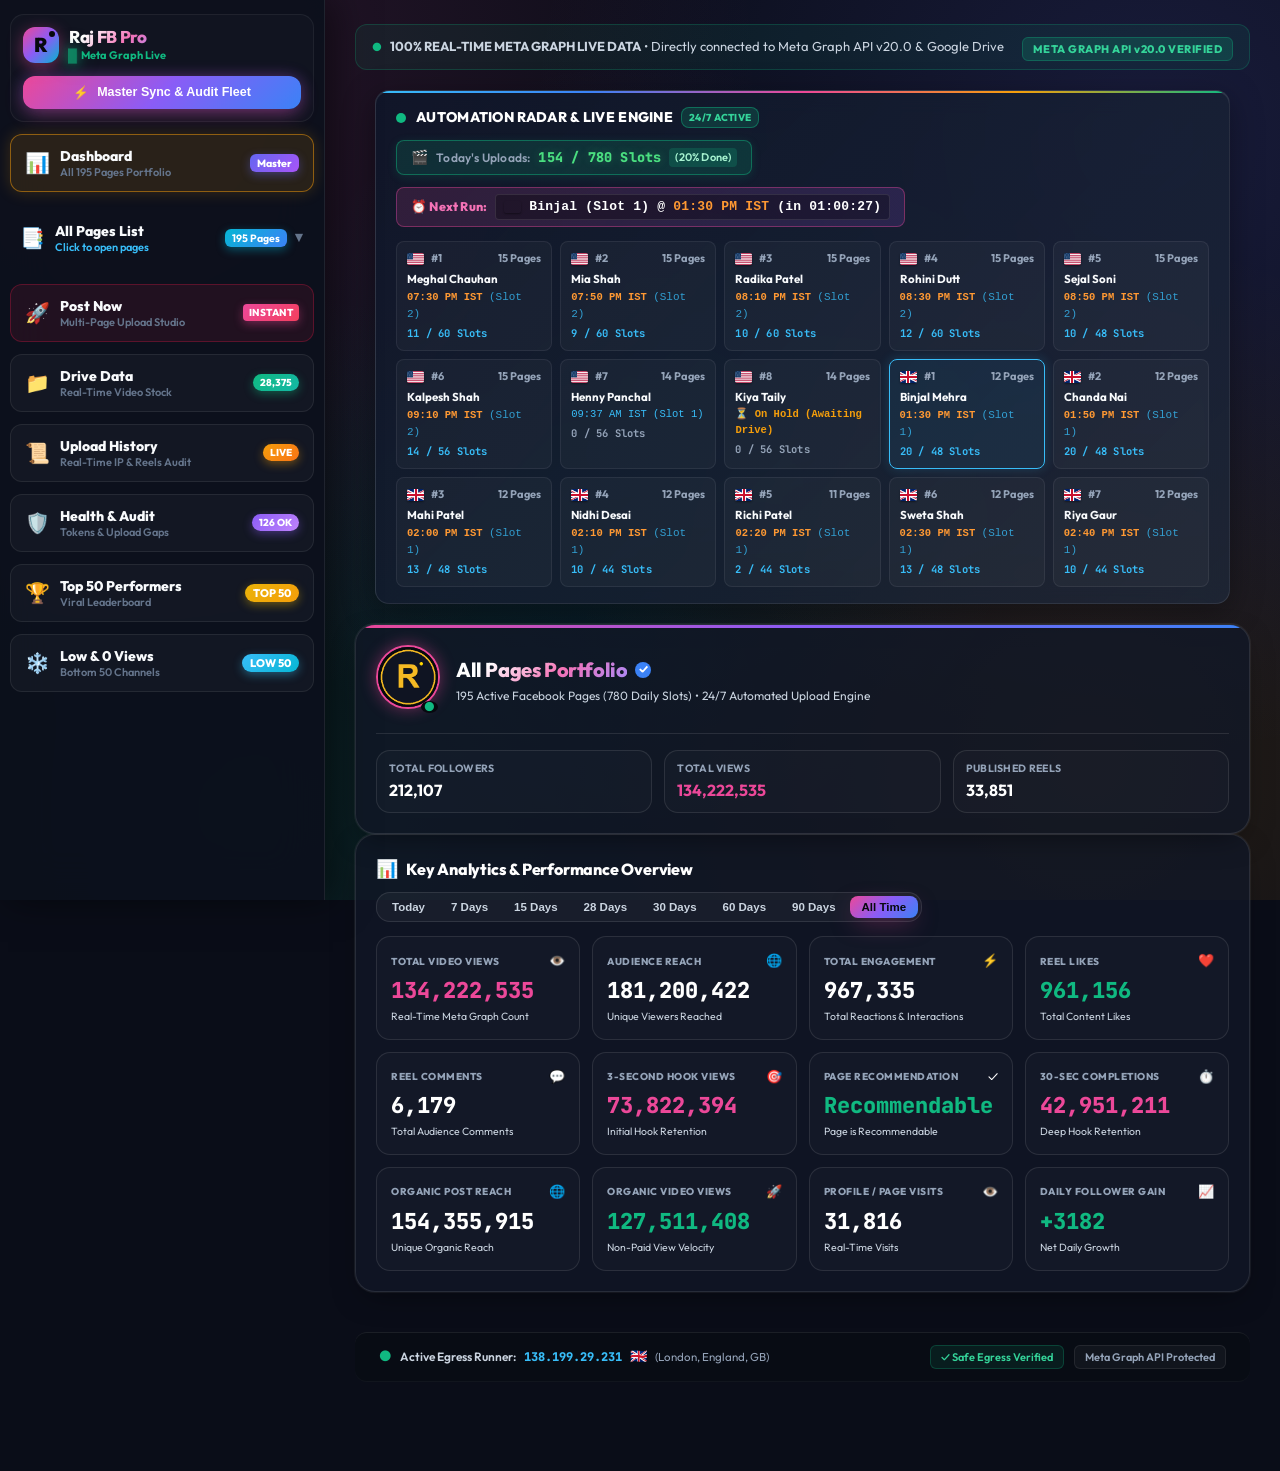
==== docs/index.html @ e15d63d6 "feat: set USA Account 8 (Kiya Taily) on hold awaiting Drive link" ====
<!DOCTYPE html>
<html lang="en">
<head>
  <meta charset="UTF-8">
  <meta name="viewport" content="width=device-width, initial-scale=1.0, maximum-scale=1.0, user-scalable=no, viewport-fit=cover">
  <title>Raj FB Pro | Multi-Page Automation & Real-Time Analytics Command</title>
  <meta name="description" content="Raj FB Pro - Next-Gen Facebook Pages Cloud Automation, Real-Time Meta Graph Analytics & Audience Demographics Hub">
  <meta name="theme-color" content="#07090e">
  <meta name="apple-mobile-web-app-title" content="Raj FB Pro">
  <meta name="application-name" content="Raj FB Pro">
  <link rel="icon" type="image/png" sizes="192x192" href="icons/icon-192.png">
  <link rel="icon" type="image/png" sizes="64x64" href="icons/favicon.png">
  <link rel="apple-touch-icon" sizes="180x180" href="icons/apple-touch-icon.png">
  <link rel="manifest" href="manifest.json">
  <meta http-equiv="Cache-Control" content="no-cache, no-store, must-revalidate">
  <meta http-equiv="Pragma" content="no-cache">
  <meta http-equiv="Expires" content="0">
  <link rel="preconnect" href="https://fonts.googleapis.com">
  <link rel="preconnect" href="https://fonts.gstatic.com" crossorigin>
  <link href="https://fonts.googleapis.com/css2?family=Outfit:wght@400;500;600;700;800;900&family=Plus+Jakarta+Sans:wght@400;500;600;700;800&family=JetBrains+Mono:wght@500;600;700&display=swap" rel="stylesheet">
  <link rel="stylesheet" href="css/gold_dashboard.css?v=10.3.8">
  <script>
    function toggleSideHealthShutter(e) {
      if (e && e.stopPropagation) e.stopPropagation();
      var b = document.getElementById("sideHealthShutterBody");
      var a = document.getElementById("sideHealthToggleArrow");
      if (!b) return;
      var isHidden = (b.style.display === "none" || b.style.display === "");
      if (isHidden) {
        b.style.display = "block";
        if (a) { a.innerText = "▲"; a.style.transform = "rotate(180deg)"; }
      } else {
        b.style.display = "none";
        if (a) { a.innerText = "▼"; a.style.transform = "rotate(0deg)"; }
      }
    }
    function toggleMobileHealthShutter(e) {
      if (e && e.stopPropagation) e.stopPropagation();
      var b = document.getElementById("mobileHealthShutterBody");
      var a = document.getElementById("mobileHealthToggleArrow");
      if (!b) return;
      var isHidden = (b.style.display === "none" || b.style.display === "");
      if (isHidden) {
        b.style.display = "block";
        if (a) { a.innerText = "▲"; a.style.transform = "rotate(180deg)"; }
      } else {
        b.style.display = "none";
        if (a) { a.innerText = "▼"; a.style.transform = "rotate(0deg)"; }
      }
    }
    function openMobileHealthAudit(e) {
      if (e && e.stopPropagation) e.stopPropagation();
      if (typeof mobileSwitchView === "function") {
        mobileSwitchView("health_audit");
      } else {
        if (typeof closePageDrawer === "function") closePageDrawer();
        else {
          var drawer = document.getElementById("pagesDrawer");
          var overlay = document.getElementById("pagesDrawerOverlay");
          if (drawer) { drawer.classList.remove("active"); drawer.style.visibility = "hidden"; }
          if (overlay) { overlay.classList.remove("active"); overlay.style.display = "none"; }
          document.body.style.overflow = "";
          document.documentElement.style.overflow = "";
        }
        if (window.switchMainView) {
          window.switchMainView("health_audit");
        }
      }
      if (typeof showToast === "function") {
        showToast("🛡️ Opening Health & Audit Center...");
      }
      window.scrollTo({ top: 0, behavior: "smooth" });
    }
    window.toggleSideHealthShutter = toggleSideHealthShutter;
    window.toggleMobileHealthShutter = toggleMobileHealthShutter;
    window.openMobileHealthAudit = openMobileHealthAudit;
  </script>
</head>
<body>


  <!-- Toast Notification -->
  <div id="goldToast" class="luxe-toast">Action Confirmed</div>

  <!-- Slim Mobile-Only Header (Hidden on Desktop Web - Top Clean) -->
  <header class="mobile-app-header">
    <div class="mobile-header-container">
      <button id="btnMobileToggleDrawer" class="btn-mobile-drawer" onclick="openPageDrawer()" title="Open Navigation Menu">
        <span class="mob-icon" style="font-size: 16px; line-height: 1;">☰</span>
        <span class="mob-label" id="mobileHeaderActivePageName">Menu</span>
        <span class="mob-arrow">▼</span>
      </button>
      <div class="mobile-brand-group">
        <span class="mobile-brand-logo">R</span>
        <span class="mobile-brand-name">Raj FB Pro</span>
      </div>
      <div style="display: flex; align-items: center; gap: 6px;">
        <button type="button" id="btnMobileSync" class="btn-mobile-sync" onclick="triggerMobileSync(event)" title="Master Sync & Audit Fleet (Meta Graph API, Stock & Monetization)">
          <span id="mobileSyncBtnText">⚡ Master Sync</span>
        </button>
      </div>
    </div>
    <!-- Real-Time Mobile Sync Progress Bar (Instant Visual Feedback on Phone) -->
    <div id="mobileSyncProgressBarWrapper" class="mobile-sync-progress-bar" style="display: none;">
      <div id="mobileSyncProgressBarFill" class="mobile-sync-progress-fill" style="width: 0%;"></div>
    </div>
  </header>

  <!-- Slide-Over Pages Drawer (Mobile App Side Panel) -->
  <div id="pagesDrawerOverlay" class="drawer-overlay" onclick="closePageDrawer()" style="display: none;"></div>
  <aside id="pagesDrawer" class="pages-drawer" style="visibility: hidden;">
    <div class="drawer-header">
      <div class="drawer-title-group">
        <span class="drawer-header-icon">🧭</span>
        <h3 class="drawer-header-title">Navigation Menu</h3>
      </div>
      <button id="btnClosePageDrawer" class="btn-close-drawer" onclick="closePageDrawer()" aria-label="Close menu">✕</button>
    </div>

    <!-- Scrollable Drawer Body with Clean Modular Navigation Boxes -->
    <div class="drawer-scroll-body">

      <!-- BOX 1: MASTER DASHBOARD -->
      <div class="drawer-nav-card">
        <button type="button" class="drawer-nav-tile" id="btnDrawerDashboard" onclick="mobileSwitchView('dashboard')" title="Master Dashboard (All 195 Pages Portfolio)">
          <div class="tile-content-left">
            <span class="tile-icon">📊</span>
            <div class="tile-text">
              <span class="tile-title">Dashboard</span>
              <span class="tile-sub">All 195 Pages Portfolio</span>
            </div>
          </div>
          <span class="tile-badge-gold">Master</span>
        </button>
      </div>

      <!-- BOX 2: ALL PAGES LIST (SHUTTER BAND - CLOSED BY DEFAULT, OPENS ON TOUCH) -->
      <div class="drawer-nav-card drawer-pages-accordion" id="drawerPagesAccordionBox">
        <button type="button" class="drawer-nav-tile drawer-pages-shutter-btn" id="btnDrawerPagesShutterToggle" onclick="toggleDrawerPagesShutter(event)" title="Open All Pages List">
          <div class="tile-content-left">
            <span class="tile-icon">📑</span>
            <div class="tile-text">
              <span class="tile-title">All Pages List</span>
              <span class="tile-sub" id="drawerActivePageSub">195 Facebook Pages</span>
            </div>
          </div>
          <div class="tile-content-right">
            <span class="pages-count-pill" id="sidebarPagesCountBadge">195 Pages</span>
            <span class="drawer-shutter-arrow" id="drawerPagesShutterArrow">▼</span>
          </div>
        </button>

        <!-- Shutter Body (Closed by default - opens on touch/click) -->
        <div class="drawer-pages-shutter-body" id="drawerPagesShutterBody" style="display: none;">
          <!-- Page Search Bar -->
          <div class="drawer-search-box">
            <input type="search" id="sidebarPagesSearch" class="drawer-search-input" placeholder="🔍 Search across all 195 pages or ID..." onclick="event.stopPropagation()">
          </div>

          <!-- The 10 Fleet Accordions List (Populated dynamically) -->
          <div class="drawer-pages-list" id="sidebarPagesList">
            <!-- Dynamically Populated -->
          </div>
        </div>
      </div>

      <!-- BOX 3: POST NOW STUDIO -->
      <div class="drawer-nav-card">
        <button type="button" class="drawer-nav-tile" id="btnDrawerPostNow" onclick="mobileSwitchView('studio')" title="Post Now Studio">
          <div class="tile-content-left">
            <span class="tile-icon">🚀</span>
            <div class="tile-text">
              <span class="tile-title">Post Now</span>
              <span class="tile-sub">Multi-Page Upload Studio</span>
            </div>
          </div>
          <span class="side-instant-pill">INSTANT</span>
        </button>
      </div>

      <!-- BOX 4: DRIVE DATA -->
      <div class="drawer-nav-card">
        <button type="button" class="drawer-nav-tile" id="btnDrawerDriveData" onclick="mobileSwitchView('drive_data')" title="Drive Data Cloud Inventory">
          <div class="tile-content-left">
            <span class="tile-icon">📁</span>
            <div class="tile-text">
              <span class="tile-title">Drive Data</span>
              <span class="tile-sub">Real-Time Video Stock</span>
            </div>
          </div>
          <span class="side-drive-pill" id="drawerNavDriveCountBadge">32,460</span>
        </button>
      </div>

      <!-- BOX 5: UPLOAD HISTORY -->
      <div class="drawer-nav-card">
        <button type="button" class="drawer-nav-tile" id="btnDrawerRecentPosts" onclick="mobileSwitchView('recent_posts')" title="Upload History & IP Telemetry">
          <div class="tile-content-left">
            <span class="tile-icon">📜</span>
            <div class="tile-text">
              <span class="tile-title">Upload History</span>
              <span class="tile-sub">Real-Time IP & Reels Audit</span>
            </div>
          </div>
          <span class="side-recent-pill" style="background:rgba(234,179,8,0.18);color:#facc15;border:1px solid rgba(234,179,8,0.35);">LIVE</span>
        </button>
      </div>

      
      <!-- BOX 6: HEALTH & AUDIT CENTER -->
      <div class="drawer-nav-card">
        <button type="button" class="drawer-nav-tile" id="btnDrawerHealthAudit" onclick="mobileSwitchView('health_audit')" title="Health & Audit Center">
          <div class="tile-content-left">
            <span class="tile-icon">🛡️</span>
            <div class="tile-text">
              <span class="tile-title">Health & Audit</span>
              <span class="tile-sub">Tokens, Gaps & Runner</span>
            </div>
          </div>
          <span class="side-health-pill" id="drawerNavHealthBadge">126 OK</span>
        </button>
      </div>

      <!-- BOX 8: TOP 50 PERFORMERS -->
      <div class="drawer-nav-card">
        <button type="button" class="drawer-nav-tile" id="btnDrawerTopPerformers" onclick="mobileSwitchView('top_performers')" title="Top 50 Performers Leaderboard">
          <div class="tile-content-left">
            <span class="tile-icon">🏆</span>
            <div class="tile-text">
              <span class="tile-title">Top 50 Performers</span>
              <span class="tile-sub">Viral Leaderboard</span>
            </div>
          </div>
          <span class="side-top-pill" style="background:rgba(245,186,35,0.2);color:#facc15;border:1px solid rgba(245,186,35,0.4);font-size:11px;font-weight:800;padding:2px 8px;border-radius:10px;">TOP 50</span>
        </button>
      </div>

      <!-- BOX 8: LOW & 0 VIEWS PAGES -->
      <div class="drawer-nav-card">
        <button type="button" class="drawer-nav-tile" id="btnDrawerLowPerformers" onclick="mobileSwitchView('low_performers')" title="Low & 0 Views Pages">
          <div class="tile-content-left">
            <span class="tile-icon">❄️</span>
            <div class="tile-text">
              <span class="tile-title">Low & 0 Views</span>
              <span class="tile-sub">Bottom 50 Channels</span>
            </div>
          </div>
          <span class="side-low-pill" id="drawerNavLowBadge" style="background:rgba(239,68,68,0.2);color:#f87171;border:1px solid rgba(239,68,68,0.4);font-size:11px;font-weight:800;padding:2px 8px;border-radius:10px;">LOW 50</span>
        </button>
      </div>

    </div>
  </aside>

  <!-- Studio App Layout Wrapper (Left Sidebar + Main Content) -->
  <div class="studio-app-layout">

    <!-- Dedicated Left Sidebar Panel (Command Center) -->
    <aside id="studioLeftSidebar" class="studio-left-sidebar">

      <!-- Brand & Live Status in Left Sidebar -->
      <div class="sidebar-brand-card">
        <div class="brand-row-left">
          <div class="app-logo">
            <span class="logo-r">R</span>
            <span class="logo-dot"></span>
          </div>
          <div class="brand-text-block">
            <h1 class="brand-app-title">Raj FB Pro</h1>
            <span class="brand-app-sub"><span class="pulse-green-dot">●</span> Meta Graph Live</span>
          </div>
        </div>

        <!-- Sync Button in Left Sidebar ("synk vala bhi side me lele") -->
        <button type="button" id="btnSideLiveSync" class="btn-sidebar-sync" title="Master Sync & Audit Fleet: Sync Meta Graph API, Drive Stock & Monetization Audit across all 12 Accounts">
          <span class="sync-icon">⚡</span>
          <span class="sync-text" id="sideSyncBtnText">Master Sync & Audit Fleet</span>
        </button>

        <!-- Sleek Sync Progress Indicator (% and glowing bar directly near Sync button) -->
        <div id="sideSyncProgressWrapper" class="sidebar-sync-progress-box" style="display: none;">
          <div class="sync-progress-header">
            <span class="sync-progress-title">⚡ REAL-TIME SYNC</span>
            <span id="sideSyncPercentText" class="sync-progress-percent">0%</span>
          </div>
          <div class="sync-progress-track">
            <div id="sideSyncProgressBar" class="sync-progress-fill" style="width: 0%;"></div>
          </div>
          <div id="sideSyncStatusLabel" class="sync-progress-sub">Connecting to Meta API...</div>
        </div>
      </div>

      <!-- BOX 1: DASHBOARD (SARE PAGES KA DATA) -->
      <div class="sidebar-nav-box">
        <button type="button" id="sideNavDashboard" class="sidebar-action-tile active" onclick="onSelectSidebarPage('all', event)" title="Master Dashboard (All Pages Overview)">
          <div class="tile-content-left">
            <span class="tile-icon">📊</span>
            <div class="tile-text">
              <span class="tile-title">Dashboard</span>
              <span class="tile-sub">All 195 Pages Portfolio</span>
            </div>
          </div>
          <span class="tile-badge-gold">Master</span>
        </button>
      </div>

      <!-- BOX 2: ALL PAGES LIST (SHUTTER BAND BY DEFAULT - CLICK PAR HI OPEN HOGA) -->
      <div class="sidebar-nav-box sidebar-pages-list-box" id="sidePagesAccordionBox">
        <button type="button" class="sidebar-pages-header" id="btnSidePagesListToggle" onclick="toggleSidePagesShutter()" title="Click to show/hide 156 pages">
          <div class="pages-header-left">
            <span class="pages-header-icon">📑</span>
            <div class="pages-header-text">
              <span class="pages-header-title">All Pages List</span>
              <span class="pages-header-sub" id="sideActivePageSub">Click to open pages</span>
            </div>
          </div>
          <div class="pages-header-right">
            <span class="pages-count-pill" id="sidePagesCountBadge">195 Pages</span>
            <span class="pages-toggle-arrow" id="sidePagesToggleArrow">▼</span>
          </div>
        </button>

        <!-- Shutter Body (Closed by default - Shutter Band) -->
        <div class="sidebar-pages-body" id="sidePagesShutterBody">
          <div class="sidebar-pages-search-row">
            <input type="text" id="sidePagesSearchInput" class="side-pages-search-input" placeholder="🔍 Search across all 195 pages..." onclick="event.stopPropagation()">
          </div>

          <div class="sidebar-pages-scroll-list" id="sidebarPagesScrollList">
            <!-- Dynamically populated with 5 vertical boxes (USA 01, USA 02, UK 01, UK 02, UK 03) -->
          </div>
        </div>
      </div>

      <!-- BOX 3: POST NOW (JISE HUM POST KARENGE) -->
      <div class="sidebar-nav-box">
        <button type="button" id="sideNavPostNow" class="sidebar-action-tile side-tile-post-now" title="Post Now Studio (Select Pages & Upload)">
          <div class="tile-content-left">
            <span class="tile-icon">🚀</span>
            <div class="tile-text">
              <span class="tile-title">Post Now</span>
              <span class="tile-sub">Multi-Page Upload Studio</span>
            </div>
          </div>
          <span class="side-instant-pill">INSTANT</span>
        </button>
      </div>

      <!-- BOX 4: DRIVE DATA (REAL-TIME CLOUD VIDEO INVENTORY) -->
      <div class="sidebar-nav-box">
        <button type="button" id="sideNavDriveData" class="sidebar-action-tile side-tile-drive-data" title="Drive Data (Folder-by-Folder Cloud Inventory)">
          <div class="tile-content-left">
            <span class="tile-icon">📁</span>
            <div class="tile-text">
              <span class="tile-title">Drive Data</span>
              <span class="tile-sub">Real-Time Video Stock</span>
            </div>
          </div>
          <span class="side-drive-pill" id="sideNavDriveCountBadge">32,460</span>
        </button>
      </div>

      <!-- BOX 5: UPLOAD HISTORY (SERVER AUTOMATION & REAL-TIME IP TELEMETRY AUDIT) -->
      <div class="sidebar-nav-box">
        <button type="button" id="sideNavRecentPosts" class="sidebar-action-tile side-tile-recent-posts" title="Upload History (Real-Time IP Telemetry & Reels Audit)">
          <div class="tile-content-left">
            <span class="tile-icon">📜</span>
            <div class="tile-text">
              <span class="tile-title">Upload History</span>
              <span class="tile-sub">Real-Time IP & Reels Audit</span>
            </div>
          </div>
          <span class="side-recent-pill" style="background:rgba(234,179,8,0.18);color:#facc15;border:1px solid rgba(234,179,8,0.35);">LIVE</span>
        </button>
      </div>

      
      <!-- BOX 6: HEALTH & AUDIT CENTER (FULL MAIN VIEW) -->
      <div class="sidebar-nav-box">
        <button type="button" id="sideNavHealthAudit" class="sidebar-action-tile side-tile-health-audit" title="Health & Audit Center (Tokens, Gaps & Runner Diagnostics)">
          <div class="tile-content-left">
            <span class="tile-icon">🛡️</span>
            <div class="tile-text">
              <span class="tile-title">Health & Audit</span>
              <span class="tile-sub">Tokens & Upload Gaps</span>
            </div>
          </div>
          <span class="side-health-pill" id="sideNavHealthBadge">126 OK</span>
        </button>
      </div>

      <!-- BOX 8: TOP 50 PERFORMERS (VIRAL LEADERBOARD) -->
      <div class="sidebar-nav-box">
        <button type="button" id="sideNavTopPerformers" class="sidebar-action-tile side-tile-top-performers" onclick="switchMainView('top_performers')" title="Top 50 Performers (Viral Leaderboard & Rankings)">
          <div class="tile-content-left">
            <span class="tile-icon">🏆</span>
            <div class="tile-text">
              <span class="tile-title">Top 50 Performers</span>
              <span class="tile-sub">Viral Leaderboard</span>
            </div>
          </div>
          <span class="side-top-pill" style="background:rgba(245,186,35,0.2);color:#facc15;border:1px solid rgba(245,186,35,0.4);font-size:11px;font-weight:800;padding:2px 8px;border-radius:10px;">TOP 50</span>
        </button>
      </div>

      <!-- BOX 8: LOW & 0 VIEWS (BOTTOM 50 AUDIT) -->
      <div class="sidebar-nav-box">
        <button type="button" id="sideNavLowPerformers" class="sidebar-action-tile side-tile-low-performers" onclick="switchMainView('low_performers')" title="Low & 0 Views Pages (Bottom 50 Audit)">
          <div class="tile-content-left">
            <span class="tile-icon">❄️</span>
            <div class="tile-text">
              <span class="tile-title">Low & 0 Views</span>
              <span class="tile-sub">Bottom 50 Channels</span>
            </div>
          </div>
          <span class="side-low-pill" id="sideNavLowBadge" style="background:rgba(239,68,68,0.2);color:#f87171;border:1px solid rgba(239,68,68,0.4);font-size:11px;font-weight:800;padding:2px 8px;border-radius:10px;">LOW 50</span>
        </button>
      </div>

    </aside>

    <!-- Main App Content Container -->
    <main class="app-main-container studio-main-content">

    <!-- ================= POST NOW STUDIO VIEW (MATCHING RAJ TUBE PRO YOUTUBE STUDIO STYLE) ================= -->
    <div id="postNowStudioView" class="studio-view-container" style="display: none;">

      <!-- Left Sub-Sidebar: Pages Fleet Selection List with Checkboxes -->
      <aside class="studio-fleet-panel">
        <div class="fleet-panel-header">
          <div class="fleet-title-row">
            <h3 class="fleet-heading">Pages Fleet</h3>
            <span class="fleet-count-badge" id="studioFleetCountBadge">7 Ready</span>
          </div>
          <div class="fleet-sub">Select pages to trigger immediate Facebook post</div>
        </div>

        <!-- Toolbar & Filter -->
        <div class="fleet-toolbar">
          <button type="button" id="btnStudioSelectAll" class="fleet-pill-btn">☑️ Select All</button>
          <button type="button" id="btnStudioClearAll" class="fleet-pill-btn">⬜ Clear All</button>
          <span class="fleet-selected-indicator" id="studioSelectedCounterBadge">0 Selected</span>
        </div>

        <!-- Fast 1-Click Batch Actions Bar -->
        <div class="studio-batch-actions-bar">
          <button type="button" id="btnStudioSelectAllUK" class="btn-batch-action btn-batch-uk" title="Select All 71 Pages in 1-Click"><img src="icons/gb.png" alt="UK" class="app-flag-icon"> (71)</button>
          <button type="button" id="btnStudioSelectAllUSA" class="btn-batch-action btn-batch-us" title="Select All 30 Pages in 1-Click"><img src="icons/us.png" alt="US" class="app-flag-icon"> (30)</button>
          <button type="button" id="btnStudioSelectUnposted" class="btn-batch-action" title="Select pages that have 0 posts today">🎯 0 Posts Today</button>
        </div>


        <div class="fleet-search-box">
          <input type="text" id="inputStudioFleetSearch" class="fleet-search-input" placeholder="Search across your pages...">
        </div>

        <!-- Scrollable Pages Fleet List with Checkboxes & SELECT Buttons -->
        <div class="studio-fleet-list" id="studioFleetList">
          <!-- Populated dynamically by gold_app.js -->
        </div>
      </aside>

      <!-- Right Main Studio Area: Selected Fleet Cards + Compliance Specs + Pipeline Console + Big Publish Button -->
      <section class="studio-main-panel">

        <!-- Selected Fleet Cards Strip -->
        <div class="studio-selected-strip-header">
          <span class="selected-strip-title">Queued Pages Fleet</span>
          <span class="selected-strip-sub" id="studioSelectedStockText">1,566 Videos Available in Drive</span>
        </div>
        <div class="studio-selected-chips-grid" id="studioSelectedChipsGrid">
          <!-- Populated dynamically with selected page chips -->
        </div>

        <!-- Compliance & Configuration Specs -->
        <div class="studio-specs-box">
          <div class="studio-spec-row">
            <span class="spec-label">Destination</span>
            <span class="spec-value spec-cyan" id="studioSpecDestination">Facebook Reels (5 Pages Selected)</span>
          </div>
          <div class="studio-spec-row">
            <span class="spec-label">AI Disclosure Tag</span>
            <span class="spec-value spec-green">Self-Declared (Compliant)</span>
          </div>
          <div class="studio-spec-row">
            <span class="spec-label">Drive Storage Protocol</span>
            <span class="spec-value spec-green">Auto-Delete After Success (Safe Mode Verified)</span>
          </div>
          <div class="studio-spec-row">
            <span class="spec-label">Scheduled Automation</span>
            <span class="spec-value spec-gold">Protected & Active (No Cron Conflict)</span>
          </div>
        </div>

        <!-- LIVE UPLOAD PIPELINE CONSOLE (Terminal Window with macOS dots) -->
        <div class="studio-terminal-box">
          <div class="terminal-header-bar">
            <div class="terminal-header-left" style="display:flex; align-items:center; gap:10px;">
              <div class="terminal-dots">
                <span class="dot dot-red"></span>
                <span class="dot dot-yellow"></span>
                <span class="dot dot-green"></span>
              </div>
              <div class="terminal-title">LIVE UPLOAD PIPELINE CONSOLE</div>
            </div>
            <div class="terminal-header-right" style="display:flex; align-items:center; gap:10px;">
              <div class="terminal-status-badge" id="terminalStatusBadge">🟢 BATCH COMPLETE</div>
              <button type="button" id="btnStudioClearLogs" class="btn-terminal-clear-action" title="Clear console output">
                <svg width="12" height="12" viewBox="0 0 24 24" fill="none" stroke="currentColor" stroke-width="2.5" stroke-linecap="round" stroke-linejoin="round"><path d="M3 6h18M19 6v14a2 2 0 0 1-2 2H7a2 2 0 0 1-2-2V6m3 0V4a2 2 0 0 1 2-2h4a2 2 0 0 1 2 2v2"></path></svg>
                <span>CLEAR LOGS</span>
              </button>
            </div>
          </div>
          <div class="terminal-body" id="terminalConsoleBody">
            <!-- Populated with color-coded live logs -->
          </div>
        </div>

        <!-- Execution Telemetry & Actions Row -->
        <div class="studio-action-panel">
          <button type="button" id="btnStudioExecutePublish" class="btn-studio-publish-now">
            <span class="publish-icon">🚀</span>
            <span id="btnStudioExecuteText">PUBLISH 5 REELS NOW TO FACEBOOK (1,566 AVAILABLE)</span>
          </button>

          <!-- Auth & Token status drawer trigger -->
          <div class="studio-auth-footer">
            <div class="auth-status-indicator">
              <span class="auth-dot" id="studioAuthDot">🟢</span>
              <span class="auth-text" id="studioAuthText">Cloud Dispatch Ready (GitHub Actions)</span>
            </div>
            <button type="button" id="btnToggleStudioAuth" class="btn-studio-auth-toggle">⚙️ Key</button>
          </div>

          <div id="studioAuthDrawer" class="studio-auth-drawer" style="display: none;">
            <p class="auth-drawer-hint">Enter GitHub Personal Access Token (stored locally on your device for cloud actions):</p>
            <div class="auth-drawer-input-row">
              <input type="password" id="inputStudioGithubPat" class="studio-pat-input" placeholder="ghp_xxxxxxxxxxxx...">
              <button type="button" id="btnSaveStudioGithubPat" class="btn-save-studio-pat">Save</button>
            </div>
          </div>
        </div>

      </section>
    </div>

    <!-- ================= DRIVE DATA VIEW (FOLDER-BY-FOLDER REAL-TIME INVENTORY) ================= -->
    <div id="driveDataInventoryView" class="dashboard-view-container" style="display: none;">
      
      <!-- Top Status Banner -->
      <div class="dash-page-status-strip">
        <div class="status-strip-left">
          <span class="live-dot-pulse">●</span>
          <span class="status-strip-text"><strong>GOOGLE DRIVE CLOUD VIDEO INVENTORY</strong> • Real-time verified video count across all 126 Facebook page folders</span>
        </div>
        <div class="status-strip-right" style="display: flex; align-items: center; gap: 8px;">
          <button type="button" class="btn-strip-sync" onclick="syncLiveMetaGraph(true)" title="Sync Real-Time Google Drive Stock & Upload Telemetry" style="background: rgba(234,179,8,0.15); border: 1px solid rgba(234,179,8,0.35); color: #facc15; font-size: 11px; font-weight: 700; padding: 3px 10px; border-radius: 6px; cursor: pointer; display: inline-flex; align-items: center; gap: 4px; transition: all 0.2s ease;">
            <span>⚡</span> Sync Drive Stock Live
          </button>
          <span class="badge-meta-verified">CLOUD DRIVE VERIFIED</span>
        </div>
      </div>

      <!-- Drive Hero KPI Card -->
      <section class="profile-hero-card">
        <div class="hero-main-row">
          <div class="hero-avatar-wrapper">
            <div class="drive-hero-icon-box">📁</div>
            <span class="avatar-status-badge">●</span>
          </div>
          <div class="hero-details">
            <div class="hero-heading-row">
              <h2 class="hero-title">Google Drive Video Fleet</h2>
              <span class="verified-icon">✓</span>
            </div>
            <div class="hero-meta">126 Channel Folders Configured • Zero Setup Pending • 24/7 Automated Upload Stock</div>
          </div>
        </div>

        <div class="hero-stats-strip">
          <div class="strip-stat">
            <span class="stat-label">Total Cloud Stock</span>
            <span class="stat-num gold-text" id="driveHeroTotalCount">36,689 Videos</span>
          </div>
          <div class="strip-stat">
            <span class="stat-label"><img src="icons/us.png" alt="US" class="app-flag-icon"> Meghal Stock</span>
            <span class="stat-num" id="driveHeroA1Count">4,190 Videos</span>
          </div>
          <div class="strip-stat">
            <span class="stat-label"><img src="icons/us.png" alt="US" class="app-flag-icon"> Mia Stock</span>
            <span class="stat-num" id="driveHeroA2Count">4,290 Videos</span>
          </div>
          <div class="strip-stat">
            <span class="stat-label"><img src="icons/us.png" alt="US" class="app-flag-icon"> Radika Stock</span>
            <span class="stat-num" id="driveHeroA3Count" style="color: #60a5fa;">3,910 Videos</span>
          </div>
          <div class="strip-stat">
            <span class="stat-label"><img src="icons/us.png" alt="US" class="app-flag-icon"> Rohini Stock</span>
            <span class="stat-num" id="driveHeroA4Count" style="color: #38bdf8;">3,779 Videos</span>
          </div>
          <div class="strip-stat">
            <span class="stat-label"><img src="icons/us.png" alt="US" class="app-flag-icon"> Sejal Stock</span>
            <span class="stat-num" id="driveHeroA5Count" style="color: #a78bfa;">3,131 Videos</span>
          </div>
          <div class="strip-stat">
            <span class="stat-label"><img src="icons/us.png" alt="US" class="app-flag-icon"> Kalpesh Stock</span>
            <span class="stat-num" id="driveHeroA6Count" style="color: #ec4899;">2,062 Videos</span>
          </div>
          <div class="strip-stat">
            <span class="stat-label"><img src="icons/gb.png" alt="UK" class="app-flag-icon"> London Stock</span>
            <span class="stat-num" id="driveHeroUKCount" style="color: #facc15;">16,886 Videos</span>
          </div>
          <div class="strip-stat">
            <span class="stat-label">Empty Folders</span>
            <span class="stat-num" id="driveHeroEmptyCount" style="color: #f87171; font-weight: 800;">12 Needs Refill</span>
          </div>
          <div class="strip-stat">
            <span class="stat-label">Configured Folders</span>
            <span class="stat-num green-text">195 / 195 Ready</span>
          </div>
        </div>
      </section>

      <!-- Drive Inventory Section -->
      <section class="content-box">
        <div class="box-header flex-between library-box-header">
          <div class="box-title-group">
            <span class="box-icon">📁</span>
            <div>
              <h3 class="box-title">Channel Video Stock & Folder Mapping</h3>
              <span class="library-pipeline-tag">Exact unposted video files waiting in Drive for next automated slot</span>
            </div>
          </div>
          <div class="library-header-actions">
            <div class="timeframe-toggle-wrapper" id="driveAccountFilters">
              <button type="button" class="timeframe-pill active" data-filter="all" id="btnDriveFilterAll">All (171)</button>
              <button type="button" class="timeframe-pill" data-filter="empty_stock" id="btnDriveFilterEmptyStock" style="background: rgba(239,68,68,0.2); border-color: rgba(239,68,68,0.6); color: #f87171; font-weight: 800;">🔴 Empty (12)</button>
              <button type="button" class="timeframe-pill" data-filter="critical_stock" id="btnDriveFilterCritStock" style="background: rgba(234,179,8,0.2); border-color: rgba(234,179,8,0.6); color: #facc15; font-weight: 800;">⚠️ Critical &le; 15 (5)</button>
              <button type="button" class="timeframe-pill" data-filter="a1" id="btnDriveFilterA1"><img src="icons/us.png" alt="US" class="app-flag-icon"> Meghal Chauhan (15)</button>
              <button type="button" class="timeframe-pill" data-filter="a2" id="btnDriveFilterA2"><img src="icons/us.png" alt="US" class="app-flag-icon"> Mia Shah (15)</button>
              <button type="button" class="timeframe-pill" data-filter="a3" id="btnDriveFilterA3"><img src="icons/us.png" alt="US" class="app-flag-icon"> Radika Patel (15)</button>
              <button type="button" class="timeframe-pill" data-filter="a4" id="btnDriveFilterA4"><img src="icons/us.png" alt="US" class="app-flag-icon"> Rohini Dutt (15)</button>
              <button type="button" class="timeframe-pill" data-filter="a5" id="btnDriveFilterA5"><img src="icons/us.png" alt="US" class="app-flag-icon"> Sejal Soni (15)</button>
              <button type="button" class="timeframe-pill" data-filter="a6" id="btnDriveFilterA6"><img src="icons/us.png" alt="US" class="app-flag-icon"> Kalpesh Shah (15)</button>
              <button type="button" class="timeframe-pill" data-filter="uk1" id="btnDriveFilterUK1"><img src="icons/gb.png" alt="UK" class="app-flag-icon"> Binjal Mehra (12)</button>
              <button type="button" class="timeframe-pill" data-filter="uk2" id="btnDriveFilterUK2"><img src="icons/gb.png" alt="UK" class="app-flag-icon"> Chanda Nai (12)</button>
              <button type="button" class="timeframe-pill" data-filter="uk3" id="btnDriveFilterUK3"><img src="icons/gb.png" alt="UK" class="app-flag-icon"> Mahi Patel (12)</button>
              <button type="button" class="timeframe-pill" data-filter="uk4" id="btnDriveFilterUK4"><img src="icons/gb.png" alt="UK" class="app-flag-icon"> Nidhi Desai (11)</button>
              <button type="button" class="timeframe-pill" data-filter="uk5" id="btnDriveFilterUK5"><img src="icons/gb.png" alt="UK" class="app-flag-icon"> Richi Patel (11)</button>
              <button type="button" class="timeframe-pill" data-filter="uk6" id="btnDriveFilterUK6"><img src="icons/gb.png" alt="UK" class="app-flag-icon"> Sweta Shah (12)</button>
              <button type="button" class="timeframe-pill" data-filter="uk7" id="btnDriveFilterUK7"><img src="icons/gb.png" alt="UK" class="app-flag-icon"> Riya Gaur (11)</button>
              <button type="button" class="timeframe-pill" data-filter="high_stock" id="btnDriveFilterHighStock">🟢 High Stock (200+)</button>
              <button type="button" class="timeframe-pill" data-filter="low_stock" id="btnDriveFilterLowStock">🟠 Low Stock (&lt;100)</button>
            </div>
          </div>
        </div>

        <div class="drive-search-bar-row">
          <input type="text" id="inputDriveInventorySearch" class="fleet-search-input" placeholder="🔍 Search by channel name, handle, or folder name...">
        </div>

        <!-- Drive Table (Desktop) -->
        <div class="studio-table-wrapper desktop-only">
          <table class="studio-table drive-inventory-table">
            <thead>
              <tr>
                <th style="width: 50px;">#</th>
                <th>Page & Channel</th>
                <th style="width: 100px;">Account</th>
                <th>Google Drive Folder Name</th>
                <th style="width: 170px;">Videos In Stock</th>
                <th style="width: 140px;">Drive Folder</th>
                <th style="width: 120px;">Status</th>
              </tr>
            </thead>
            <tbody id="driveInventoryTableBody">
              <!-- Populated dynamically -->
            </tbody>
          </table>
        </div>

        <!-- Drive Mobile Cards -->
        <div class="mobile-yt-cards-container mobile-only" id="driveInventoryMobileCards">
          <!-- Populated dynamically -->
        </div>
      </section>
    </div>

    <!-- ================= RECENT POSTS VIEW (LIVE SERVER & POST NOW FEED) ================= -->
    <div id="recentPostsFeedView" class="dashboard-view-container" style="display: none;">
      
      <!-- Top Banner -->
      <div class="dash-page-status-strip">
        <div class="status-strip-left">
          <span class="live-dot-pulse">●</span>
          <span class="status-strip-text"><strong>RECENT AUTOMATION & POST NOW FEED</strong> • Live stream of Facebook Reels published by server & instant studio</span>
        </div>
        <div class="status-strip-right">
          <span class="badge-meta-verified">LIVE ACTIVITY FEED</span>
        </div>
      </div>

      <!-- Recent Posts Hero Card -->
      <section class="profile-hero-card">
        <div class="hero-main-row">
          <div class="hero-avatar-wrapper">
            <div class="recent-hero-icon-box">⚡</div>
            <span class="avatar-status-badge">●</span>
          </div>
          <div class="hero-details">
            <div class="hero-heading-row">
              <h2 class="hero-title">Recent Posts Activity Stream</h2>
              <span class="verified-icon">✓</span>
            </div>
            <div class="hero-meta">All 143 Pages Aggregated • Server Cron Automation + Instant Studio Uploads</div>
          </div>
        </div>

        <div class="hero-stats-strip">
          <div class="strip-stat">
            <span class="stat-label">Total Verified Reels</span>
            <span class="stat-num gold-text" id="recentHeroTotalReels">5,559 Reels</span>
          </div>
          <div class="strip-stat">
            <span class="stat-label">Today's Posts</span>
            <span class="stat-num green-text" id="recentHeroTodayPosts">96 / 168 Slots</span>
          </div>
          <div class="strip-stat">
            <span class="stat-label">Automated Cron</span>
            <span class="stat-num">4x Daily Active</span>
          </div>
          <div class="strip-stat">
            <span class="stat-label">Cloud Dispatch</span>
            <span class="stat-num" style="color:#38bdf8;">GitHub Actions</span>
          </div>
        </div>
      </section>

      <!-- ================= UPLOAD HISTORY & IP TELEMETRY AUDIT BOX ================= -->
      <section class="content-box upload-history-box" id="uploadHistoryAuditBox">
        <div class="box-header flex-between library-box-header">
          <div class="box-title-group">
            <span class="box-icon" style="background: linear-gradient(135deg, rgba(234,179,8,0.2), rgba(249,115,22,0.2)); border: 1px solid rgba(234,179,8,0.4); border-radius: 10px; width: 38px; height: 38px; display: inline-flex; align-items: center; justify-content: center; font-size: 19px;">📜</span>
            <div>
              <div style="display: flex; align-items: center; gap: 8px;">
                <h3 class="box-title" style="color: #fff; font-weight: 800; font-size: 16px; margin: 0;">Live Upload History & IP Telemetry Audit</h3>
                <span class="history-live-pulse-badge" id="historyLivePulseBadge">
                  <span class="pulse-green-dot">●</span> Real-Time Sync
                </span>
              </div>
              <span class="library-pipeline-tag" style="color: #94a3b8; font-size: 12px;">Real-time automated proof of every Facebook Reel uploaded with runner IP, City, State, Country & Direct Link</span>
            </div>
          </div>
          
          <div class="library-header-actions" style="display: flex; align-items: center; gap: 8px; flex-wrap: wrap;">
            <!-- Real-Time Auto-Sync Toggle & Refresh -->
            <button type="button" id="btnRefreshUploadHistory" class="btn-history-refresh" title="Force Refresh Live History" onclick="refreshUploadHistory(true)">
              <span class="refresh-spinner" id="historyRefreshIcon">🔄</span>
              <span id="historyRefreshText">Refresh Live</span>
            </button>
            <div class="timeframe-toggle-wrapper" id="historyCountryFilters">
              <button type="button" class="timeframe-pill active" data-filter="all" id="btnHistoryFilterAll">All (<span id="historyTotalCountBadge">443</span>)</button>
              <button type="button" class="timeframe-pill" data-filter="us" id="btnHistoryFilterUS"><img src="icons/us.png" alt="US" class="app-flag-icon"> (30)</button>
              <button type="button" class="timeframe-pill" data-filter="uk" id="btnHistoryFilterUK"><img src="icons/gb.png" alt="UK" class="app-flag-icon"> (71)</button>
              <button type="button" class="timeframe-pill" data-filter="today" id="btnHistoryFilterToday">⚡ Today</button>
            </div>
          </div>
        </div>

        <!-- Search Bar & Live Counter Bar -->
        <div class="history-controls-row" style="display: flex; justify-content: space-between; align-items: center; gap: 12px; margin: 14px 0; flex-wrap: wrap;">
          <div class="history-search-wrapper" style="flex: 1; min-width: 260px;">
            <input type="text" id="inputUploadHistorySearch" class="fleet-search-input" placeholder="🔍 Search by Video ID, Title, Page Name, IP, City, or State..." oninput="onSearchUploadHistory()">
          </div>
          <div class="history-meta-status" style="display: flex; align-items: center; gap: 10px; font-size: 12px; color: #94a3b8;">
            <span id="historyShowingCountLabel">Showing 50 of 443 Uploads</span>
            <span class="telemetry-chip" id="historyTelemetryStatus" style="background: rgba(34,197,94,0.12); color: #4ade80; border: 1px solid rgba(34,197,94,0.3); padding: 3px 8px; border-radius: 6px; font-weight: 600; font-size: 11px;">
              ⚡ Auto-Updates Every 30s
            </span>
          </div>
        </div>

        <!-- Upload History Table (Desktop View) -->
        <div class="studio-table-wrapper desktop-only" style="overflow-x: auto; border-radius: 12px; border: 1px solid rgba(255,255,255,0.08); background: rgba(15,23,42,0.4);">
          <table class="studio-table upload-history-table" style="width: 100%; border-collapse: separate; border-spacing: 0;">
            <thead>
              <tr style="background: rgba(15,23,42,0.85); backdrop-filter: blur(8px);">
                <th style="width: 48px; text-align: center;">#</th>
                <th style="width: 100px; text-align: center;">Thumbnail</th>
                <th style="min-width: 190px;">Page Name</th>
                <th style="min-width: 160px;">Date & Time (Must)</th>
                <th style="width: 120px; text-align: center;">Views</th>
                <th style="min-width: 220px;">IP Telemetry (City/State/Country)</th>
                <th style="width: 140px; text-align: center;">Direct Link</th>
              </tr>
            </thead>
            <tbody id="uploadHistoryTableBody">
              <!-- Populated dynamically by gold_app.js -->
            </tbody>
          </table>
        </div>

        <!-- Upload History Mobile Cards -->
        <div class="mobile-yt-cards-list mobile-only" id="uploadHistoryMobileCards">
          <!-- Populated dynamically on mobile devices -->
        </div>

        <!-- Pagination / Load More -->
        <div class="history-pagination-row" style="display: flex; justify-content: center; align-items: center; gap: 12px; margin-top: 16px;">
          <button type="button" id="btnLoadMoreUploadHistory" class="btn-load-more" onclick="loadMoreUploadHistory()" style="background: rgba(234,179,8,0.15); border: 1px solid rgba(234,179,8,0.35); color: #facc15; padding: 8px 24px; border-radius: 8px; font-weight: 700; cursor: pointer;">
            ⬇️ Load More Uploads (<span id="historyRemainingBadge">393 remaining</span>)
          </button>
        </div>
      </section>
    </div>

    
    <!-- ================= HEALTH & AUDIT VIEW (TOKENS, GAPS & RUNNER DIAGNOSTICS) ================= -->
    <div id="healthAuditMainView" class="dashboard-view-container" style="display: none;">
      
      <!-- Top Status Banner -->
      <div class="dash-page-status-strip">
        <div class="status-strip-left">
          <span class="live-dot-pulse">●</span>
          <span class="status-strip-text"><strong>HEALTH & AUDIT CENTER</strong> • Live real-time token telemetry & upload gap monitoring across all 101 Facebook pages</span>
        </div>
        <div class="status-strip-right">
          <span class="badge-meta-verified">META GRAPH & RUNNER VERIFIED</span>
        </div>
      </div>

      <!-- 8 Fleets Status Grid (Click-to-Inspect Fleet Pages) -->
      <section class="content-box" style="margin-top: 16px;">
        <div class="box-header flex-between">
          <div class="box-title-group">
            <span class="box-icon">🌐</span>
            <div>
              <h3 class="box-title">10 Fleets Live Health & Integrity Matrix</h3>
              <span class="library-pipeline-tag">Real-time token validity, today's reels uploaded & click to inspect individual pages</span>
            </div>
          </div>
          <div style="display: flex; align-items: center; gap: 8px; flex-wrap: wrap;">
            <button type="button" id="btnMainAuditAction" onclick="runLiveAuditUI(event)" style="background: linear-gradient(135deg, #0284c7, #38bdf8); color: #fff; border: none; padding: 7px 14px; border-radius: 8px; font-size: 11.5px; font-weight: 700; cursor: pointer; display: flex; align-items: center; gap: 5px; box-shadow: 0 2px 8px rgba(2,132,199,0.3);">
              <span id="mainAuditIcon">🔍</span> Run Live Audit
            </button>
            <span class="pill-badge pill-green" id="mainAuditFleetsStatusBadge">11 / 11 Fleets Monitored</span>
          </div>
        </div>

        <div class="health-fleets-grid" id="mainAuditFleetsGrid" style="display: grid; grid-template-columns: repeat(auto-fit, minmax(250px, 1fr)); gap: 14px; padding: 16px;">
          <!-- Dynamically rendered 8 fleet cards by gold_app.js -->
        </div>
      </section>

      <!-- Developer Raw Terminal (Collapsible at bottom) -->
      <details class="content-box" style="margin-top: 16px; border: 1px solid rgba(255,255,255,0.08); background: rgba(15,23,42,0.4); border-radius: 12px; overflow: hidden;">
        <summary style="padding: 14px 18px; cursor: pointer; display: flex; justify-content: space-between; align-items: center; font-size: 12.5px; font-weight: 700; color: #94a3b8; user-select: none;">
          <span style="display: flex; align-items: center; gap: 8px;">
            <span>💻</span>
            <span style="color: #cbd5e1;">Developer Mode • Raw Diagnostic Terminal & Filter Logs</span>
          </span>
          <span style="font-size: 11px; color: #38bdf8; background: rgba(56,189,248,0.1); padding: 3px 8px; border-radius: 6px; border: 1px solid rgba(56,189,248,0.25);">Click to View Raw Terminal ▼</span>
        </summary>

        <div class="box-header flex-between library-box-header" style="border-top: 1px solid rgba(255,255,255,0.06);">
          <div class="box-title-group">
            <span class="box-icon" style="background: rgba(56,189,248,0.15); border: 1px solid rgba(56,189,248,0.3); border-radius: 10px; width: 38px; height: 38px; display: inline-flex; align-items: center; justify-content: center; font-size: 18px;">💻</span>
            <div>
              <div style="display: flex; align-items: center; gap: 8px;">
                <h3 class="box-title" style="color: #fff; font-weight: 800; font-size: 16px; margin: 0;">Real-Time Diagnostic Console</h3>
                <span class="history-live-pulse-badge">
                  <span class="pulse-green-dot">●</span>
                  <span id="mainTerminalLiveDot" style="color: #38bdf8; font-weight: 700; font-family: monospace;">IDLE</span>
                </span>
              </div>
              <span class="library-pipeline-tag" style="color: #94a3b8; font-size: 12px;">Live execution log of Meta Graph token integrity, upload gaps & WireGuard runner telemetry</span>
            </div>
          </div>

          <div class="library-header-actions" style="display: flex; align-items: center; gap: 8px; flex-wrap: wrap;">
            <button type="button" id="btnDetailsAuditAction" onclick="runLiveAuditUI(event)" style="background: linear-gradient(135deg, #0284c7, #38bdf8); color: #fff; border: none; padding: 8px 16px; border-radius: 8px; font-size: 12px; font-weight: 700; cursor: pointer; display: flex; align-items: center; gap: 6px; box-shadow: 0 2px 10px rgba(2,132,199,0.35);">
              <span id="mainAuditIconDetails">🔍</span> Run Live Audit
            </button>
            <button type="button" onclick="clearAuditTerminal(event)" style="background: rgba(255,255,255,0.08); color: #cbd5e1; border: 1px solid rgba(255,255,255,0.15); padding: 8px 12px; border-radius: 8px; font-size: 12px; font-weight: 600; cursor: pointer;" title="Clear terminal logs">
              🗑️ Clear
            </button>
          </div>
        </div>

        <div style="background: #020617; border: 1px solid rgba(56,189,248,0.2); border-radius: 12px; overflow: hidden; margin: 16px;">
          <div style="background: rgba(15,23,42,0.92); padding: 8px 14px; display: flex; justify-content: space-between; align-items: center; border-bottom: 1px solid rgba(255,255,255,0.08); flex-wrap: wrap; gap: 10px;">
            <div style="display: flex; align-items: center; gap: 6px;">
              <span style="width: 10px; height: 10px; border-radius: 50%; background: #ef4444; display: inline-block;"></span>
              <span style="width: 10px; height: 10px; border-radius: 50%; background: #eab308; display: inline-block;"></span>
              <span style="width: 10px; height: 10px; border-radius: 50%; background: #22c55e; display: inline-block;"></span>
              <span style="font-size: 11px; color: #94a3b8; font-weight: 700; margin-left: 8px; font-family: monospace;">AUDIT TERMINAL</span>
            </div>

            <!-- Category Filter Tabs (Option 2) -->
            <div class="audit-filter-tabs" id="auditFilterTabsContainer">
              <button type="button" class="audit-tab-btn active" data-tab="all" onclick="filterAuditTerminalLogs('all')" title="Show complete timeline">
                <span>All Logs</span> <span class="audit-tab-badge" id="auditBadgeAll">0</span>
              </button>
              <button type="button" class="audit-tab-btn" data-tab="token" onclick="filterAuditTerminalLogs('token')" title="Show only Facebook token issues">
                <span>🚨 Token Issues</span> <span class="audit-tab-badge" id="auditBadgeTokens" style="background: rgba(239,68,68,0.25); color: #f87171;">0</span>
              </button>
              <button type="button" class="audit-tab-btn" data-tab="gap" onclick="filterAuditTerminalLogs('gap')" title="Show only upload gaps and missed slots">
                <span>⚠️ Upload Gaps</span> <span class="audit-tab-badge" id="auditBadgeGaps" style="background: rgba(245,158,11,0.25); color: #facc15;">0</span>
              </button>
              <button type="button" class="audit-tab-btn" data-tab="passed" onclick="filterAuditTerminalLogs('passed')" title="Show verified and passed items">
                <span>✅ Passed / OK</span> <span class="audit-tab-badge" id="auditBadgePassed" style="background: rgba(34,197,94,0.25); color: #4ade80;">0</span>
              </button>
            </div>

            <span style="font-size: 10px; color: #64748b; font-family: monospace;">UTF-8 • REAL-TIME</span>
          </div>
          <div id="mainAuditConsoleOutput" style="height: 340px; overflow-y: auto; padding: 14px; font-family: 'JetBrains Mono', Consolas, monospace; font-size: 11.5px; line-height: 1.6; color: #cbd5e1; scrollbar-width: thin;">
            <div style="color: #64748b;">Ready. Click "Run Live Audit" to verify all 126 Facebook Page tokens, detect upload gaps, and confirm London runner telemetry.</div>
          </div>
        </div>
      </details>
    </div>

    <!-- ================= TOP PERFORMERS & LOW-VIEW AUDIT VIEW ================= -->
    <div id="topPerformersLeaderboardView" class="dashboard-view-container top-performers-view-container" style="display: none;">
      
      <!-- Master Mode Switcher Bar (🔥 Top 50 Viral Stars vs ❄️ Low & 0 Views Pages) -->
      <div class="perf-mode-switcher-bar">
        <button type="button" class="perf-mode-tab-btn active" id="btnModeTop20" onclick="setPerformanceMode('top')">
          <span class="perf-tab-icon">🔥</span>
          <span class="perf-tab-title">Top 50 Performers</span>
          <span class="perf-tab-pill gold">Top 50</span>
        </button>
        <button type="button" class="perf-mode-tab-btn" id="btnModeLow50" onclick="setPerformanceMode('low')">
          <span class="perf-tab-icon">❄️</span>
          <span class="perf-tab-title">Low & 0 Views Pages</span>
          <span class="perf-tab-pill red" id="lowPagesPillBadge">Bottom 50</span>
        </button>
      </div>

      <!-- Hero Header -->
      <div class="tp-hero-header">
        <div class="tp-title-row">
          <div class="tp-heading-group">
            <span class="tp-heading-icon" id="tpMainHeaderIcon">🏆</span>
            <div>
              <h2 class="tp-heading-title" id="tpMainHeaderTitle">Top 50 Performers</h2>
              <p class="tp-subtitle" id="tpMainHeaderSubtitle">Live Viral Leaderboard & Channel Rankings across all 195 Facebook Pages</p>
            </div>
          </div>
          <span class="tp-heading-badge" id="tpLeaderboardBadge">195 Pages Monitored</span>
        </div>

        <!-- Executive KPI Grid (Swapped dynamically based on Mode) -->
        <div class="tp-kpi-grid" id="tpKpiGrid">
          <div class="tp-kpi-card" id="tpKpiCard1">
            <div class="tp-kpi-label" id="tpKpiLabel1">🥇 #1 Champion Page</div>
            <div class="tp-kpi-value gold" id="tpKpiVal1">Loading...</div>
            <div class="tp-kpi-sub" id="tpKpiSub1">0 Views</div>
          </div>
          <div class="tp-kpi-card" id="tpKpiCard2">
            <div class="tp-kpi-label" id="tpKpiLabel2">🚀 Top 50 Combined Views</div>
            <div class="tp-kpi-value gold" id="tpKpiVal2">0</div>
            <div class="tp-kpi-sub" id="tpKpiSub2">0% of Portfolio</div>
          </div>
          <div class="tp-kpi-card" id="tpKpiCard3">
            <div class="tp-kpi-label" id="tpKpiLabel3">💬 Top 50 Interactions</div>
            <div class="tp-kpi-value" id="tpKpiVal3">0</div>
            <div class="tp-kpi-sub" id="tpKpiSub3">Total Likes & Comments</div>
          </div>
          <div class="tp-kpi-card" id="tpKpiCard4">
            <div class="tp-kpi-label" id="tpKpiLabel4">📈 Avg Views / Top 50 Page</div>
            <div class="tp-kpi-value" id="tpKpiVal4">0</div>
            <div class="tp-kpi-sub" id="tpKpiSub4">Velocity</div>
          </div>
        </div>
      </div>

      <!-- Filter & Sorting Controls Toolbar -->
      <div class="tp-toolbar" id="tpMainToolbar">
        <div class="tp-toolbar-row" style="display: flex; align-items: center; justify-content: space-between; width: 100%; flex-wrap: wrap; gap: 14px;">
          <div class="tp-toolbar-left">
            <span class="tp-toolbar-label">📅 Timeframe:</span>
            <button type="button" class="tp-pill-btn" data-tp-days="1" onclick="setTopPerformersTimeframe(1)">Today</button>
            <button type="button" class="tp-pill-btn" data-tp-days="7" onclick="setTopPerformersTimeframe(7)">7 Days</button>
            <button type="button" class="tp-pill-btn" data-tp-days="15" onclick="setTopPerformersTimeframe(15)">15 Days</button>
            <button type="button" class="tp-pill-btn" data-tp-days="28" onclick="setTopPerformersTimeframe(28)">28 Days</button>
            <button type="button" class="tp-pill-btn" data-tp-days="30" onclick="setTopPerformersTimeframe(30)">30 Days</button>
            <button type="button" class="tp-pill-btn" data-tp-days="60" onclick="setTopPerformersTimeframe(60)">60 Days</button>
            <button type="button" class="tp-pill-btn" data-tp-days="90" onclick="setTopPerformersTimeframe(90)">90 Days</button>
            <button type="button" class="tp-pill-btn active" data-tp-days="all" onclick="setTopPerformersTimeframe('all')">All Time</button>
          </div>
          <div class="tp-toolbar-right" id="tpSortToolbarTop">
            <span class="tp-toolbar-label">⚡ Sort By:</span>
            <button type="button" class="tp-pill-btn active" data-tp-sort="views" onclick="setTopPerformersSort('views')">🔥 Most Views</button>
            <button type="button" class="tp-pill-btn" data-tp-sort="likes" onclick="setTopPerformersSort('likes')">❤️ Most Likes</button>
            <button type="button" class="tp-pill-btn" data-tp-sort="comments" onclick="setTopPerformersSort('comments')">💬 Most Comments</button>
            <button type="button" class="tp-pill-btn" data-tp-sort="followers" onclick="setTopPerformersSort('followers')">👥 Followers</button>
          </div>
          <div class="tp-toolbar-right" id="tpSortToolbarLow" style="display:none;">
            <span class="tp-toolbar-label">⚡ Sort By:</span>
            <button type="button" class="tp-pill-btn active" data-low-sort="views_asc" onclick="setLowPerformersSort('views_asc')">📉 Lowest Views</button>
            <button type="button" class="tp-pill-btn" data-low-sort="oldest_upload" onclick="setLowPerformersSort('oldest_upload')">⏳ Oldest Upload</button>
            <button type="button" class="tp-pill-btn" data-low-sort="least_reels" onclick="setLowPerformersSort('least_reels')">🎬 Least Reels</button>
          </div>
        </div>

        <!-- Quick Filters for Low 50 Mode -->
        <div class="tp-toolbar-subrow" id="tpLowQuickFiltersRow" style="display: none; align-items: center; gap: 8px; flex-wrap: wrap; width: 100%; padding-top: 10px; border-top: 1px solid rgba(255,255,255,0.06); margin-top: 6px;">
          <span class="tp-toolbar-label">🎯 Audit Filter:</span>
          <button type="button" class="tp-pill-btn active" data-low-filter="all" onclick="setLowPerformersFilter('all')">All 50 Underperformers</button>
          <button type="button" class="tp-pill-btn" data-low-filter="zero" onclick="setLowPerformersFilter('zero')">🔴 Strictly 0 Views (<span id="countZeroViews">0</span>)</button>
          <button type="button" class="tp-pill-btn" data-low-filter="under500" onclick="setLowPerformersFilter('under500')">🟡 Under 500 Views (<span id="countUnder500">0</span>)</button>
          <button type="button" class="tp-pill-btn" data-low-filter="gap" onclick="setLowPerformersFilter('gap')">⏳ Upload Gap &gt; 3 Days (<span id="countUploadGap">0</span>)</button>
        </div>
      </div>

      <!-- Top 3 Podium Highlights (Shown only in Top mode) -->
      <div class="tp-podium-section" id="tpPodiumSection">
        <div class="tp-section-heading">🌟 Viral Podium (Ranks #1 - #3)</div>
        <div class="tp-podium-grid" id="tpPodiumGrid">
          <!-- Dynamically populated -->
        </div>
      </div>

      <!-- Rankings Table (Ranks 4 to 50 for Top, or 1 to 50 for Low) -->
      <div class="tp-table-section">
        <div class="tp-section-heading" id="tpTableHeading">📊 Leaderboard Rankings (Ranks #4 to #50)</div>
        <div class="tp-table-container">
          <div class="tp-table-header" id="tpTableHeader">
            <div>Rank</div>
            <div>Page & Fleet</div>
            <div>Top Viral Reel</div>
            <div>Timeframe Views</div>
            <div>Engagement</div>
            <div>Action</div>
          </div>
          <div class="tp-table-body" id="tpTableBody">
            <!-- Dynamically populated -->
          </div>
        </div>
      </div>

    </div>

    <!-- ================= DASHBOARD & ANALYTICS VIEW CONTAINER (DEFAULT VIEW) ================= -->
    <div id="dashboardAnalyticsView" class="dashboard-view-container">

      <!-- Real-Time Meta Graph Status Strip -->
      <div class="dash-page-status-strip">
        <div class="status-strip-left">
          <span class="live-dot-pulse">●</span>
          <span class="status-strip-text"><strong>100% REAL-TIME META GRAPH LIVE DATA</strong> • Directly connected to Meta Graph API v20.0 & Google Drive</span>
        </div>
        <div class="status-strip-right">
          <span class="badge-meta-verified">META GRAPH API v20.0 VERIFIED</span>
        </div>
      </div>

      <!-- Elevated Rebuild: Live Automation Radar & Dual-Timezone Master Schedule -->
      <section class="automation-radar-card" id="automationRadarCard">
        <div class="radar-header-row">
          <div class="radar-title-group">
            <span class="radar-pulse-dot"></span>
            <div class="radar-title">
              <span>AUTOMATION RADAR & LIVE ENGINE</span>
              <span class="badge-status-uploaded" style="font-size:10px; padding:2px 7px;">24/7 ACTIVE</span>
            </div>
          </div>
          
          <div class="radar-header-actions">
            <div class="radar-today-uploads-badge" id="radarTodayUploadsBadge" title="Total Facebook Reels uploaded today across all 195 configured pages">
              <span class="radar-upload-icon">🎬</span>
              <span class="radar-upload-label">Today's Uploads:</span>
              <span class="radar-upload-count" id="radarTodayUploadsCount">0 / 780 Slots</span>
              <span class="radar-upload-pct" id="radarTodayUploadsPct">(0% Done)</span>
            </div>

            <div class="radar-next-run-badge" id="radarNextRunBadge">
              <span>⏰ Next Run:</span>
              <span class="radar-next-timer" id="radarNextCountdownText">Calculating...</span>
            </div>
          </div>
        </div>

        <!-- 13-Account Staggered Execution Matrix -->
        <div class="radar-timeline-grid" id="radarTimelineGrid">
          <div class="radar-timeline-card" id="radarCard_a1">
            <div class="radar-card-top"><span><img src="icons/us.png" alt="US" class="app-flag-icon"> #1</span><span>15 Pages</span></div>
            <div class="radar-card-name">Meghal Chauhan</div>
            <div class="radar-card-time">04:30 AM IST (Slot 4)</div>
            <div class="radar-card-slots" id="radarSlots_a1">0 / 60 Slots</div>
          </div>
          <div class="radar-timeline-card" id="radarCard_a2">
            <div class="radar-card-top"><span><img src="icons/us.png" alt="US" class="app-flag-icon"> #2</span><span>15 Pages</span></div>
            <div class="radar-card-name">Mia Shah</div>
            <div class="radar-card-time">04:50 AM IST (Slot 4)</div>
            <div class="radar-card-slots" id="radarSlots_a2">0 / 60 Slots</div>
          </div>
          <div class="radar-timeline-card" id="radarCard_a3">
            <div class="radar-card-top"><span><img src="icons/us.png" alt="US" class="app-flag-icon"> #3</span><span>15 Pages</span></div>
            <div class="radar-card-name">Radika Patel</div>
            <div class="radar-card-time">05:10 AM IST (Slot 4)</div>
            <div class="radar-card-slots" id="radarSlots_a3">0 / 60 Slots</div>
          </div>
          <div class="radar-timeline-card" id="radarCard_a4">
            <div class="radar-card-top"><span><img src="icons/us.png" alt="US" class="app-flag-icon"> #4</span><span>15 Pages</span></div>
            <div class="radar-card-name">Rohini Dutt</div>
            <div class="radar-card-time">05:30 AM IST (Slot 4)</div>
            <div class="radar-card-slots" id="radarSlots_a4">0 / 60 Slots</div>
          </div>

          <div class="radar-timeline-card" id="radarCard_a5">
            <div class="radar-card-top"><span><img src="icons/us.png" alt="US" class="app-flag-icon"> #5</span><span>15 Pages</span></div>
            <div class="radar-card-name">Sejal Soni</div>
            <div class="radar-card-time">05:50 AM IST (Slot 4)</div>
            <div class="radar-card-slots" id="radarSlots_a5">0 / 60 Slots</div>
          </div>

          <div class="radar-timeline-card" id="radarCard_a6">
            <div class="radar-card-top"><span><img src="icons/us.png" alt="US" class="app-flag-icon"> #6</span><span>15 Pages</span></div>
            <div class="radar-card-name">Kalpesh Shah</div>
            <div class="radar-card-time">09:10 AM IST (Slot 1)</div>
            <div class="radar-card-slots" id="radarSlots_a6">0 / 60 Slots</div>
          </div>

          <div class="radar-timeline-card" id="radarCard_a7">
            <div class="radar-card-top"><span><img src="icons/us.png" alt="US" class="app-flag-icon"> #7</span><span>14 Pages</span></div>
            <div class="radar-card-name">Henny Panchal</div>
            <div class="radar-card-time">09:37 AM IST (Slot 1)</div>
            <div class="radar-card-slots" id="radarSlots_a7">0 / 56 Slots</div>
          </div>

          <div class="radar-timeline-card" id="radarCard_a8">
            <div class="radar-card-top"><span><img src="icons/us.png" alt="US" class="app-flag-icon"> #8</span><span>14 Pages</span></div>
            <div class="radar-card-name">Kiya Taily</div>
            <div class="radar-card-time" style="color:#f59e0b;font-weight:600;">⏳ On Hold (Awaiting Drive)</div>
            <div class="radar-card-slots" id="radarSlots_a8" style="color:#64748b;">Paused (0 / 56 Slots)</div>
          </div>

          <div class="radar-timeline-card" id="radarCard_uk1">
            <div class="radar-card-top"><span><img src="icons/gb.png" alt="UK" class="app-flag-icon"> #1</span><span>12 Pages</span></div>
            <div class="radar-card-name">Binjal Mehra</div>
            <div class="radar-card-time">02:00 AM IST (Slot 4)</div>
            <div class="radar-card-slots" id="radarSlots_uk1">0 / 48 Slots</div>
          </div>
          <div class="radar-timeline-card" id="radarCard_uk2">
            <div class="radar-card-top"><span><img src="icons/gb.png" alt="UK" class="app-flag-icon"> #2</span><span>12 Pages</span></div>
            <div class="radar-card-name">Chanda Nai</div>
            <div class="radar-card-time">02:20 AM IST (Slot 4)</div>
            <div class="radar-card-slots" id="radarSlots_uk2">0 / 48 Slots</div>
          </div>
          <div class="radar-timeline-card" id="radarCard_uk3">
            <div class="radar-card-top"><span><img src="icons/gb.png" alt="UK" class="app-flag-icon"> #3</span><span>12 Pages</span></div>
            <div class="radar-card-name">Mahi Patel</div>
            <div class="radar-card-time">02:30 AM IST (Slot 4)</div>
            <div class="radar-card-slots" id="radarSlots_uk3">0 / 48 Slots</div>
          </div>
          <div class="radar-timeline-card" id="radarCard_uk4">
            <div class="radar-card-top"><span><img src="icons/gb.png" alt="UK" class="app-flag-icon"> #4</span><span>12 Pages</span></div>
            <div class="radar-card-name">Nidhi Desai</div>
            <div class="radar-card-time">02:40 AM IST (Slot 4)</div>
            <div class="radar-card-slots" id="radarSlots_uk4">0 / 48 Slots</div>
          </div>
          <div class="radar-timeline-card" id="radarCard_uk5">
            <div class="radar-card-top"><span><img src="icons/gb.png" alt="UK" class="app-flag-icon"> #5</span><span>11 Pages</span></div>
            <div class="radar-card-name">Richi Patel</div>
            <div class="radar-card-time">02:50 AM IST (Slot 4)</div>
            <div class="radar-card-slots" id="radarSlots_uk5">0 / 44 Slots</div>
          </div>
          <div class="radar-timeline-card" id="radarCard_uk6">
            <div class="radar-card-top"><span><img src="icons/gb.png" alt="UK" class="app-flag-icon"> #6</span><span>12 Pages</span></div>
            <div class="radar-card-name">Sweta Shah</div>
            <div class="radar-card-time">03:00 AM IST (Slot 4)</div>
            <div class="radar-card-slots" id="radarSlots_uk6">0 / 48 Slots</div>
          </div>
          <div class="radar-timeline-card" id="radarCard_uk7">
            <div class="radar-card-top"><span><img src="icons/gb.png" alt="UK" class="app-flag-icon"> #7</span><span>12 Pages</span></div>
            <div class="radar-card-name">Riya Gaur</div>
            <div class="radar-card-time">03:10 AM IST (Slot 4)</div>
            <div class="radar-card-slots" id="radarSlots_uk7">0 / 48 Slots</div>
          </div>
        </div>
      </section>



      <!-- Active Page Profile Banner -->
      <section class="profile-hero-card" id="heroCard">
      <div class="hero-main-row">
        <div class="hero-avatar-wrapper">
          <img id="heroAvatarImg" class="hero-avatar" src="https://graph.facebook.com/v20.0/988523547680750/picture?type=large" alt="Active Page">
          <span class="avatar-status-badge">●</span>
        </div>
        <div class="hero-details">
          <div class="hero-heading-row">
            <h2 id="heroPageName" class="hero-title">All Pages Portfolio</h2>
            <span class="verified-icon">✓</span>
          </div>
          <div id="heroPageSub" class="hero-meta">195 Active Facebook Pages (780 Daily Slots) • 24/7 Automated Upload Engine</div>
        </div>
      </div>

      <!-- Quick Summary Stats Row -->
      <div class="hero-stats-strip">
        <div class="strip-stat">
          <span class="stat-label">Total Followers</span>
          <span class="stat-num" id="metricHeroFollowers">159,565</span>
        </div>
        <div class="strip-stat">
          <span class="stat-label">Total Views</span>
          <span class="stat-num gold-text" id="metricHeroViews">114,852,369</span>
        </div>
        <div class="strip-stat">
          <span class="stat-label">Published Reels</span>
          <span class="stat-num" id="metricHeroReels">4,262</span>
        </div>
      </div>
    </section>

    <!-- Section 1: Key Analytics & Performance Overview -->
    <section class="content-box">
      <div class="box-header flex-between" style="margin-bottom: 14px;">
        <div class="box-title-group">
          <span class="box-icon">📊</span>
          <h3 class="box-title">Key Analytics & Performance Overview</h3>
        </div>
        <div class="timeframe-toggle-wrapper" id="timeframeSelector">
          <button class="timeframe-pill" data-days="1" id="btnTf1">Today</button>
          <button class="timeframe-pill" data-days="7" id="btnTf7">7 Days</button>
          <button class="timeframe-pill" data-days="15" id="btnTf15">15 Days</button>
          <button class="timeframe-pill" data-days="28" id="btnTf28">28 Days</button>
          <button class="timeframe-pill" data-days="30" id="btnTf30">30 Days</button>
          <button class="timeframe-pill" data-days="60" id="btnTf60">60 Days</button>
          <button class="timeframe-pill" data-days="90" id="btnTf90">90 Days</button>
          <button class="timeframe-pill active" data-days="all" id="btnTfAll">All Time</button>
        </div>
      </div>

      <!-- 7 High-Impact KPI Tiles -->
      <div class="kpi-grid">
        <div class="kpi-card">
          <div class="kpi-top">
            <span class="kpi-label">TOTAL VIDEO VIEWS</span>
            <span class="kpi-icon-mini">👁️</span>
          </div>
          <div class="kpi-value gold-text" id="metricTotalViews">0</div>
          <div class="kpi-sub" id="metricViewsSub">Real-Time Meta Graph Count</div>
        </div>

        <div class="kpi-card">
          <div class="kpi-top">
            <span class="kpi-label">AUDIENCE REACH</span>
            <span class="kpi-icon-mini">🌐</span>
          </div>
          <div class="kpi-value" id="metricTotalReach">0</div>
          <div class="kpi-sub" id="metricReachSub">Unique Viewers Reached</div>
        </div>

        <div class="kpi-card">
          <div class="kpi-top">
            <span class="kpi-label">TOTAL ENGAGEMENT</span>
            <span class="kpi-icon-mini">⚡</span>
          </div>
          <div class="kpi-value" id="metricInteractions">0</div>
          <div class="kpi-sub" id="metricEngagementSub">Total Reactions & Interactions</div>
        </div>

        <div class="kpi-card">
          <div class="kpi-top">
            <span class="kpi-label">REEL LIKES</span>
            <span class="kpi-icon-mini">❤️</span>
          </div>
          <div class="kpi-value green-text" id="metricLikes">0</div>
          <div class="kpi-sub" id="metricLikesSub">Total Content Likes</div>
        </div>

        <div class="kpi-card">
          <div class="kpi-top">
            <span class="kpi-label">REEL COMMENTS</span>
            <span class="kpi-icon-mini">💬</span>
          </div>
          <div class="kpi-value" id="metricComments">0</div>
          <div class="kpi-sub" id="metricCommentsSub">Total Audience Comments</div>
        </div>

        <div class="kpi-card">
          <div class="kpi-top">
            <span class="kpi-label">3-SECOND HOOK VIEWS</span>
            <span class="kpi-icon-mini">🎯</span>
          </div>
          <div class="kpi-value gold-text" id="metric3sViews">0</div>
          <div class="kpi-sub" id="metric3sSub">Initial Hook Retention</div>
        </div>

        <div class="kpi-card" id="kpiCardRecommendation">
          <div class="kpi-top">
            <span class="kpi-label">PAGE RECOMMENDATION</span>
            <span class="kpi-icon-mini" id="miniRecomIcon">✓</span>
          </div>
          <div class="kpi-value green-text" id="metricRecommendation">Recommendable</div>
          <div class="kpi-sub" id="metricRecomSub">Page is Recommendable</div>
        </div>

        <!-- 5 New Live Meta Graph API Cards -->
        <div class="kpi-card">
          <div class="kpi-top">
            <span class="kpi-label">30-SEC COMPLETIONS</span>
            <span class="kpi-icon-mini">⏱️</span>
          </div>
          <div class="kpi-value gold-text" id="metric30sCompletions">0</div>
          <div class="kpi-sub" id="metric30sSub">Deep Hook Retention</div>
        </div>

        <div class="kpi-card">
          <div class="kpi-top">
            <span class="kpi-label">ORGANIC POST REACH</span>
            <span class="kpi-icon-mini">🌐</span>
          </div>
          <div class="kpi-value" id="metricOrganicReach">0</div>
          <div class="kpi-sub" id="metricOrganicReachSub">Unique Organic Reach</div>
        </div>

        <div class="kpi-card">
          <div class="kpi-top">
            <span class="kpi-label">ORGANIC VIDEO VIEWS</span>
            <span class="kpi-icon-mini">🚀</span>
          </div>
          <div class="kpi-value green-text" id="metricOrganicViews">0</div>
          <div class="kpi-sub" id="metricOrganicViewsSub">Non-Paid View Velocity</div>
        </div>

        <div class="kpi-card">
          <div class="kpi-top">
            <span class="kpi-label">PROFILE / PAGE VISITS</span>
            <span class="kpi-icon-mini">👁️</span>
          </div>
          <div class="kpi-value" id="metricProfileVisits">0</div>
          <div class="kpi-sub" id="metricProfileVisitsSub">Real-Time Visits</div>
        </div>

        <div class="kpi-card">
          <div class="kpi-top">
            <span class="kpi-label">DAILY FOLLOWER GAIN</span>
            <span class="kpi-icon-mini">📈</span>
          </div>
          <div class="kpi-value green-text" id="metricDailyFollows">+0</div>
          <div class="kpi-sub" id="metricDailyFollowsSub">Net Daily Growth</div>
        </div>
      </div>
    </section>

    <!-- Section 2: Uploaded Videos & Reels Library (YouTube Studio Style - Prominent in Portfolio & Page View) -->
    <section class="content-box" id="sectionVideoLibrary" style="display: none;">
      <div class="box-header flex-between library-box-header">
        <div class="box-title-group">
          <span class="box-icon">🎬</span>
          <div>
            <h3 class="box-title" id="librarySectionTitle">Uploaded Videos & Reels Library</h3>
            <span class="library-pipeline-tag" id="librarySourceSub">
              ⚡ Showing automation server uploads & Post Now reels (Real-time Meta Graph live)
            </span>
          </div>
        </div>
        <div class="library-header-actions">
          <div class="timeframe-toggle-wrapper" id="reelsCategoryFilter" style="margin-right: 6px;">
            <button class="timeframe-pill active" id="btnFilterAllReels" onclick="filterVideoCategory('all')">All Reels</button>
            <button class="timeframe-pill" id="btnFilterServerReels" onclick="filterVideoCategory('server')">⚡ Server Uploads</button>
          </div>
          <div class="timeframe-toggle-wrapper" id="reelsTimeframeSelector">
            <button class="timeframe-pill" data-days="1" id="btnReelTf1">Today</button>
            <button class="timeframe-pill" data-days="7" id="btnReelTf7">7 Days</button>
            <button class="timeframe-pill" data-days="15" id="btnReelTf15">15 Days</button>
            <button class="timeframe-pill active" data-days="28" id="btnReelTf28">28 Days</button>
            <button class="timeframe-pill" data-days="30" id="btnReelTf30">30 Days</button>
            <button class="timeframe-pill" data-days="60" id="btnReelTf60">60 Days</button>
            <button class="timeframe-pill" data-days="90" id="btnReelTf90">90 Days</button>
            <button class="timeframe-pill" data-days="all" id="btnReelTfAll">All Time</button>
          </div>
          <span class="pill-badge pill-gold" id="badgeVideosCount">0 Videos</span>
        </div>
      </div>

      <p class="section-desc" id="libraryDescText">Channel content performance table • Real-time views, retention & engagement</p>

      <!-- YouTube Studio Table Container (Desktop Only) -->
      <div class="studio-table-wrapper desktop-only">
        <table class="studio-table">
          <thead>
            <tr>
              <th class="th-check"><input type="checkbox" class="studio-checkbox-all" id="chkSelectAllVideos"></th>
              <th class="th-video">Video</th>
              <th class="th-vis">Visibility</th>
              <th class="th-rest">Restrictions</th>
              <th class="th-date">Date</th>
              <th class="th-views">Views</th>
              <th class="th-subs">Followers</th>
              <th class="th-comm">Comments</th>
              <th class="th-likes">Likes</th>
              <th class="th-action" style="width: 100px; text-align:center;">Direct Link</th>
            </tr>
          </thead>
          <tbody id="videosTableBody">
            <!-- Dynamically populated studio rows -->
          </tbody>
        </table>
      </div>

      <!-- YouTube Studio Mobile Cards Container (Mobile Phone Only) -->
      <div class="mobile-yt-cards-list mobile-only" id="videosMobileCardsList">
        <!-- Dynamically populated YouTube Studio cards for mobile view -->
      </div>

      <!-- Load More Button -->
      <div class="load-more-wrapper">
        <button id="btnLoadMoreVideos" class="btn-load-more">
          <span>⬇️ Load More Videos (20 at a time)</span>
        </button>
      </div>
    </section>

    <!-- Section 3: Real Audience Demographics & Discovery (Shown below Video Library inside individual page view) -->
    <section class="content-box" id="sectionAudienceDemographics" style="display: none;">
      <div class="box-header flex-between">
        <div class="box-title-group">
          <span class="box-icon">🌍</span>
          <h3 class="box-title">Audience Demographics & Discovery</h3>
        </div>

        <!-- Demographic Sub-Tabs -->
        <div class="demo-tabs-nav" id="audSubTabs">
          <button class="demo-tab-btn active" data-tab="countries">Countries</button>
          <button class="demo-tab-btn" data-tab="age_gender">Age & Gender</button>
          <button class="demo-tab-btn" data-tab="cities">Cities</button>
          <button class="demo-tab-btn" data-tab="discovery">⚡ Live Meta Insights</button>
        </div>
      </div>

      <div class="demographics-body" id="countryDemographicsContainer">
        <!-- Dynamically rendered demographics or threshold message -->
      </div>
    </section>



    </div> <!-- /#dashboardAnalyticsView -->

    <!-- Persistent Down-Side IP Runner Telemetry Strip (Always visible at down side) -->
    <div class="global-downside-ip-strip">
      <div class="downside-ip-container">
        <div class="downside-ip-left">
          <span class="downside-live-dot">●</span>
          <span class="downside-ip-label">Active Egress Runner:</span>
          <span class="downside-ip-val" id="footerActiveIp">52.157.33.38</span>
          <span class="downside-ip-flag" id="footerActiveFlag">🇺🇸</span>
          <span class="downside-ip-location" id="footerActiveLocation">(San Jose, California, United States)</span>
        </div>
        <div class="downside-ip-right">
          <span class="downside-tag green">✓ Safe Egress Verified</span>
          <span class="downside-tag">Meta Graph API Protected</span>
        </div>
      </div>
    </div>

  </main>
  </div> <!-- /.studio-app-layout -->

  <!-- Mobile Navigation: Native Side Panel (☰ Menu) -->

  <!-- Video Preview Modal -->
  <div id="videoModal" class="app-modal">
    <div class="modal-backdrop" onclick="closeVideoModal()"></div>
    <div class="modal-card">
      <div class="modal-header">
        <h4 class="modal-title" id="modalVideoTitle">Reel Performance Details</h4>
        <button class="btn-modal-close" onclick="closeVideoModal()">✕</button>
      </div>
      <div class="modal-body" id="modalVideoContent">
        <!-- Filled dynamically -->
      </div>
    </div>
  </div>

  <!-- Scripts -->
  <script src="js/gold_app.js?v=10.3.8"></script>

</body>
</html>
---- docs/css/gold_dashboard.css ----
/* ==========================================================================
   RAJ FB PRO - NEXT-GEN OBSIDIAN COMMAND STYLESHEET
   Mobile-First • Ultra Responsive • No Overflow • Premium Dark Glass
   ========================================================================== */

:root {
  --bg-main: #0a0d18;
  --bg-card: rgba(17, 24, 39, 0.78);
  --bg-card-hover: rgba(26, 36, 56, 0.92);
  --bg-glass: rgba(255, 255, 255, 0.05);
  --bg-glass-active: rgba(168, 85, 247, 0.16);

  /* Vibrant Rainbow Color Accents */
  --color-pink: #ec4899;
  --color-purple: #8b5cf6;
  --color-indigo: #6366f1;
  --color-blue: #3b82f6;
  --color-cyan: #06b6d4;
  --color-teal: #14b8a6;
  --color-emerald: #10b981;
  --color-amber: #f59e0b;
  --color-orange: #f97316;
  --color-rose: #f43f5e;

  /* Rich Multi-Stop Gradients */
  --gold-primary: #ec4899;
  --gold-glow: rgba(236, 72, 153, 0.45);
  --gold-gradient: linear-gradient(135deg, #ec4899 0%, #8b5cf6 50%, #3b82f6 100%);
  --gradient-aurora: linear-gradient(135deg, #f43f5e 0%, #ec4899 25%, #8b5cf6 50%, #3b82f6 75%, #06b6d4 100%);
  --gradient-sunset: linear-gradient(135deg, #f43f5e 0%, #fb923c 100%);
  --gradient-ocean: linear-gradient(135deg, #06b6d4 0%, #3b82f6 100%);
  --gradient-forest: linear-gradient(135deg, #10b981 0%, #06b6d4 100%);
  --gradient-royal: linear-gradient(135deg, #6366f1 0%, #a855f7 100%);
  --gradient-amber: linear-gradient(135deg, #f59e0b 0%, #fbbf24 100%);

  --blue-fb: #3b82f6;
  --green-fb: #10b981;
  --red-alert: #f43f5e;

  --text-main: #ffffff;
  --text-sub: #cbd5e1;
  --text-muted: #94a3b8;

  --border-subtle: rgba(255, 255, 255, 0.1);
  --border-gold: rgba(236, 72, 153, 0.35);
  --border-active: rgba(139, 92, 246, 0.65);

  --radius-sm: 8px;
  --radius-md: 14px;
  --radius-lg: 20px;
  --radius-full: 9999px;

  --font-sans: 'Outfit', 'Plus Jakarta Sans', -apple-system, BlinkMacSystemFont, 'Segoe UI', Roboto, sans-serif;
  --font-mono: 'JetBrains Mono', monospace;

  --shadow-card: 0 10px 30px -10px rgba(0, 0, 0, 0.5), 0 0 1px 1px rgba(255, 255, 255, 0.08);
  --shadow-gold: 0 8px 25px -6px rgba(236, 72, 153, 0.5);
  --shadow-glow: 0 0 30px -5px rgba(139, 92, 246, 0.4);
}

*, *::before, *::after {
  box-sizing: border-box;
  margin: 0;
  padding: 0;
  -webkit-tap-highlight-color: transparent;
}

html {
  overflow-x: hidden;
  overflow-y: auto;
  -webkit-overflow-scrolling: touch;
  scroll-behavior: smooth;
}

body {
  font-family: var(--font-sans);
  background-color: var(--bg-main);
  background-image: 
    radial-gradient(circle at 10% 10%, rgba(236, 72, 153, 0.14) 0%, transparent 45%),
    radial-gradient(circle at 90% 15%, rgba(99, 102, 241, 0.16) 0%, transparent 45%),
    radial-gradient(circle at 50% 50%, rgba(6, 182, 212, 0.1) 0%, transparent 50%),
    radial-gradient(circle at 20% 90%, rgba(16, 185, 129, 0.12) 0%, transparent 40%),
    radial-gradient(circle at 85% 85%, rgba(245, 158, 11, 0.12) 0%, transparent 40%);
  background-attachment: fixed;
  color: var(--text-main);
  min-height: 100vh;
  line-height: 1.5;
  overflow-x: hidden;
  overflow-y: auto;
  -webkit-overflow-scrolling: touch;
  padding-bottom: 40px;
  position: relative;
}

/* ================= TOP HEADER ================= */
.app-header {
  position: sticky;
  top: 0;
  z-index: 90;
  background: rgba(7, 9, 14, 0.88);
  backdrop-filter: blur(16px);
  -webkit-backdrop-filter: blur(16px);
  border-bottom: 1px solid var(--border-subtle);
}

.header-container {
  max-width: 100%;
  margin: 0 auto;
  padding: 10px 20px;
  display: flex;
  align-items: center;
  justify-content: space-between;
  gap: 16px;
}

.brand-section {
  display: flex;
  align-items: center;
  gap: 12px;
  flex-shrink: 0;
}

.btn-sidebar-hamburger {
  background: transparent;
  border: none;
  color: #94a3b8;
  font-size: 20px;
  cursor: pointer;
  padding: 6px;
  border-radius: 8px;
  display: flex;
  align-items: center;
  justify-content: center;
  transition: all 0.2s ease;
}

.btn-sidebar-hamburger:hover {
  background: rgba(255, 255, 255, 0.08);
  color: #fff;
}

/* Center Global Search Bar (Matching YouTube Studio) */
.header-search-wrap {
  flex: 1;
  max-width: 520px;
  margin: 0 16px;
  position: relative;
  display: flex;
  align-items: center;
}

.header-search-wrap .search-icon {
  position: absolute;
  left: 14px;
  font-size: 14px;
  color: #64748b;
  pointer-events: none;
}

.header-search-input {
  width: 100%;
  background: #121824;
  border: 1px solid rgba(255, 255, 255, 0.1);
  border-radius: 24px;
  padding: 8px 16px 8px 38px;
  font-size: 13px;
  color: #f8fafc;
  font-family: inherit;
  outline: none;
  transition: all 0.2s ease;
}

.header-search-input:focus {
  border-color: rgba(225, 29, 72, 0.5);
  background: #171f30;
  box-shadow: 0 0 12px rgba(225, 29, 72, 0.2);
}

.header-search-input::placeholder {
  color: #64748b;
}

/* Header Live Status Badge */
.header-live-badge {
  display: inline-flex;
  align-items: center;
  gap: 6px;
  padding: 5px 12px;
  border-radius: 20px;
  background: rgba(16, 185, 129, 0.12);
  border: 1px solid rgba(16, 185, 129, 0.3);
  color: #34d399;
  font-size: 11.5px;
  font-weight: 700;
  letter-spacing: 0.3px;
}

.header-live-badge .ping-circle {
  width: 7px;
  height: 7px;
  background: #10b981;
  border-radius: 50%;
  box-shadow: 0 0 8px #10b981;
  animation: pulsePing 1.8s infinite;
}

.app-logo {
  width: 36px;
  height: 36px;
  border-radius: 10px;
  background: var(--gold-gradient);
  display: flex;
  align-items: center;
  justify-content: center;
  box-shadow: var(--shadow-gold);
  position: relative;
  flex-shrink: 0;
}

.logo-r {
  font-size: 20px;
  font-weight: 900;
  color: #07090e;
  line-height: 1;
}

.logo-dot {
  position: absolute;
  top: 4px;
  right: 4px;
  width: 6px;
  height: 6px;
  background: #07090e;
  border-radius: 50%;
}

.brand-info {
  display: flex;
  flex-direction: column;
}

.brand-title-row {
  display: flex;
  align-items: center;
  gap: 6px;
}

.brand-name {
  font-size: 17px;
  font-weight: 800;
  color: #ffffff;
  letter-spacing: -0.3px;
}

.brand-sub {
  font-size: 10.5px;
  color: var(--text-sub);
  font-weight: 500;
  display: block;
}

.header-controls {
  display: flex;
  align-items: center;
  gap: 10px;
  flex-shrink: 0;
}

.btn-drawer-trigger {
  display: flex;
  align-items: center;
  gap: 8px;
  background: rgba(255, 255, 255, 0.05);
  border: 1px solid var(--border-subtle);
  color: #fff;
  padding: 8px 14px;
  border-radius: var(--radius-md);
  font-size: 12.5px;
  font-weight: 700;
  cursor: pointer;
  transition: all 0.2s ease;
}

.btn-drawer-trigger:hover,
.btn-drawer-trigger:active {
  background: rgba(255, 255, 255, 0.09);
  border-color: var(--border-gold);
}

.drawer-arrow {
  font-size: 9px;
  color: var(--gold-primary);
}

.btn-live-sync {
  display: flex;
  align-items: center;
  gap: 6px;
  background: var(--gold-gradient);
  color: #07090e;
  border: none;
  padding: 8px 14px;
  border-radius: var(--radius-md);
  font-size: 12.5px;
  font-weight: 800;
  cursor: pointer;
  box-shadow: var(--shadow-gold);
  transition: transform 0.2s ease, opacity 0.2s ease;
}

.btn-live-sync:hover {
  opacity: 0.95;
  transform: translateY(-1px);
}

.btn-live-sync.spinning .sync-icon {
  display: inline-block;
  animation: spin 1s infinite linear;
}

@keyframes spin {
  100% { transform: rotate(360deg); }
}

/* ================= STATUS RIBBON ================= */
.status-ribbon {
  background: rgba(16, 21, 32, 0.95);
  border-bottom: 1px solid var(--border-subtle);
  padding: 8px 16px;
}

.ribbon-container {
  max-width: 1200px;
  margin: 0 auto;
  display: flex;
  align-items: center;
  justify-content: space-between;
  flex-wrap: wrap;
  gap: 8px;
  font-size: 11.5px;
}

.live-status-pill {
  display: flex;
  align-items: center;
  gap: 6px;
  color: var(--text-sub);
}

.ping-circle {
  width: 7px;
  height: 7px;
  border-radius: 50%;
  background: var(--green-fb);
  box-shadow: 0 0 8px var(--green-fb);
}

.time-sep {
  color: var(--text-muted);
}

.slot-pill {
  display: flex;
  align-items: center;
  gap: 6px;
}

.slot-label {
  color: var(--text-muted);
  font-weight: 600;
}

.slot-countdown {
  color: var(--gold-primary);
  font-weight: 800;
  font-family: var(--font-mono);
}

/* ================= SLIDE-OVER PAGES DRAWER ================= */
.drawer-overlay {
  display: none !important;
  position: fixed;
  inset: 0;
  background: rgba(0, 0, 0, 0.75);
  backdrop-filter: blur(4px);
  -webkit-backdrop-filter: blur(4px);
  z-index: 10005;
  opacity: 0;
  pointer-events: none !important;
  transition: opacity 0.25s ease;
}

.drawer-overlay.active {
  display: block !important;
  opacity: 1 !important;
  pointer-events: auto !important;
}

/* ================= MOBILE APP SIDEBAR DRAWER (VIVO V25 & SMARTPHONE OPTIMIZED) ================= */
.pages-drawer {
  position: fixed;
  top: 0;
  left: 0;
  bottom: 0;
  width: min(340px, 86vw);
  height: 100vh;
  height: 100dvh;
  background: #090d16;
  border-right: 1px solid rgba(255, 255, 255, 0.08);
  z-index: 10010;
  transform: translateX(-100%);
  transition: transform 0.28s cubic-bezier(0.16, 1, 0.3, 1), visibility 0.28s;
  display: flex;
  flex-direction: column;
  box-shadow: 16px 0 50px rgba(0, 0, 0, 0.85);
  overscroll-behavior: contain;
  touch-action: pan-y;
  pointer-events: none !important;
  visibility: hidden !important;
  font-family: inherit;
}

.pages-drawer.active {
  transform: translateX(0);
  pointer-events: auto !important;
  visibility: visible !important;
}

.drawer-header {
  padding: 16px 18px;
  border-bottom: 1px solid rgba(255, 255, 255, 0.08);
  background: rgba(15, 23, 42, 0.6);
  backdrop-filter: blur(12px);
  -webkit-backdrop-filter: blur(12px);
  display: flex;
  align-items: center;
  justify-content: space-between;
  flex-shrink: 0;
}

.drawer-title-group {
  display: flex;
  align-items: center;
  gap: 10px;
}

.drawer-header-icon {
  font-size: 20px;
  line-height: 1;
}

.drawer-header-title {
  font-size: 15px;
  font-weight: 800;
  color: #f8fafc;
  letter-spacing: -0.2px;
  margin: 0;
}

.btn-close-drawer {
  background: rgba(255, 255, 255, 0.06);
  border: 1px solid rgba(255, 255, 255, 0.09);
  color: #cbd5e1;
  width: 34px;
  height: 34px;
  border-radius: 50%;
  font-size: 15px;
  cursor: pointer;
  display: flex;
  align-items: center;
  justify-content: center;
  transition: background 0.15s ease, transform 0.1s ease;
}

.btn-close-drawer:active {
  background: rgba(255, 255, 255, 0.18);
  transform: scale(0.92);
}

.drawer-scroll-body {
  flex: 1 1 auto;
  overflow-y: auto !important;
  -webkit-overflow-scrolling: touch !important;
  overscroll-behavior: contain;
  padding: 14px 14px calc(140px + env(safe-area-inset-bottom, 30px)) !important;
  display: flex;
  flex-direction: column;
  gap: 9px;
  box-sizing: border-box;
}

.drawer-nav-card {
  width: 100%;
  box-sizing: border-box;
  flex-shrink: 0 !important;
}

.drawer-nav-tile {
  width: 100%;
  min-height: 52px;
  padding: 11px 13px;
  border-radius: 12px;
  background: rgba(255, 255, 255, 0.035);
  border: 1px solid rgba(255, 255, 255, 0.07);
  display: flex;
  align-items: center;
  justify-content: space-between;
  cursor: pointer;
  transition: background 0.15s ease, transform 0.1s ease, border-color 0.15s ease;
  text-align: left;
  box-sizing: border-box;
  font-family: inherit;
  color: inherit;
  user-select: none;
  -webkit-user-select: none;
  -webkit-tap-highlight-color: transparent;
}

.drawer-nav-tile:hover {
  background: rgba(255, 255, 255, 0.06);
  border-color: rgba(255, 255, 255, 0.14);
}

.drawer-nav-tile:active {
  transform: scale(0.98);
  background: rgba(255, 255, 255, 0.09);
  border-color: rgba(255, 255, 255, 0.18);
}

.drawer-nav-tile.active {
  background: rgba(245, 186, 35, 0.14) !important;
  border-color: rgba(245, 186, 35, 0.45) !important;
  box-shadow: 0 0 16px rgba(245, 186, 35, 0.15) !important;
}

.drawer-pages-accordion {
  background: rgba(255, 255, 255, 0.035);
  border: 1px solid rgba(255, 255, 255, 0.07);
  border-radius: 12px;
  overflow: visible !important;
  transition: border-color 0.2s ease, background 0.2s ease;
  flex-shrink: 0 !important;
  height: auto !important;
  max-height: none !important;
}

.drawer-pages-accordion.open {
  border-color: rgba(56, 189, 248, 0.35) !important;
  background: rgba(15, 23, 42, 0.5) !important;
  overflow: visible !important;
  height: auto !important;
  max-height: none !important;
  flex-shrink: 0 !important;
}

.drawer-pages-shutter-btn {
  background: transparent !important;
  border: none !important;
}

.drawer-shutter-arrow {
  font-size: 11px;
  color: #38bdf8;
  transition: transform 0.2s ease;
  margin-left: 6px;
}

.drawer-master-select-row {
  margin: 8px 10px 6px;
  padding: 10px 12px;
  border-radius: 10px;
  background: rgba(245, 186, 35, 0.09);
  border: 1px solid rgba(245, 186, 35, 0.28);
  display: flex;
  align-items: center;
  justify-content: space-between;
  cursor: pointer;
  user-select: none;
  -webkit-tap-highlight-color: transparent;
  transition: background 0.15s ease, transform 0.1s ease;
}

.drawer-master-select-row:active {
  transform: scale(0.98);
  background: rgba(245, 186, 35, 0.2);
}

.drawer-search-box {
  padding: 6px 10px 8px;
  flex-shrink: 0;
}

.drawer-search-input {
  width: 100%;
  background: rgba(255, 255, 255, 0.05);
  border: 1px solid rgba(255, 255, 255, 0.09);
  border-radius: 10px;
  padding: 8px 12px;
  color: #fff;
  font-size: 12.5px;
  font-family: inherit;
  outline: none;
  box-sizing: border-box;
  transition: border-color 0.2s ease;
}

.drawer-search-input:focus {
  border-color: var(--gold-primary, #f5ba23);
  box-shadow: 0 0 0 2px rgba(245, 186, 35, 0.15);
}

.drawer-pages-shutter-body {
  width: 100% !important;
  box-sizing: border-box !important;
  overflow: visible !important;
  height: auto !important;
  max-height: none !important;
  flex-shrink: 0 !important;
}

.drawer-pages-list {
  max-height: none !important;
  height: auto !important;
  overflow: visible !important;
  padding: 0 8px 10px;
  display: flex;
  flex-direction: column;
  gap: 7px;
  box-sizing: border-box;
  flex-shrink: 0 !important;
  width: 100% !important;
}

.drawer-page-item {
  flex-shrink: 0 !important;
  width: 100% !important;
  box-sizing: border-box !important;
  display: flex;
  align-items: center;
  justify-content: space-between;
  padding: 10px 12px;
  border-radius: var(--radius-md);
  background: rgba(255, 255, 255, 0.02);
  border: 1px solid transparent;
  cursor: pointer;
  transition: all 0.2s ease;
  -webkit-tap-highlight-color: rgba(245, 186, 35, 0.3);
  touch-action: manipulation;
  user-select: none;
  -webkit-user-select: none;
}

.drawer-page-item:hover {
  background: rgba(255, 255, 255, 0.06);
}

.drawer-page-item:active {
  background: rgba(245, 186, 35, 0.18);
  transform: scale(0.98);
}

.drawer-page-item.active {
  background: rgba(245, 186, 35, 0.1);
  border-color: var(--border-gold);
}

.page-item-left {
  display: flex;
  align-items: center;
  gap: 10px;
}

.page-item-img {
  width: 36px;
  height: 36px;
  border-radius: 50%;
  object-fit: cover;
  border: 1px solid rgba(255, 255, 255, 0.1);
}

.page-item-info {
  display: flex;
  flex-direction: column;
  gap: 3px;
  min-width: 0;
}

.page-item-name {
  font-size: 13px;
  font-weight: 700;
  color: #fff;
  white-space: nowrap;
  overflow: hidden;
  text-overflow: ellipsis;
}

.page-item-row-sub {
  display: flex;
  align-items: center;
  gap: 6px;
  flex-wrap: wrap;
}

.page-item-id-pill {
  font-family: 'SF Mono', Consolas, 'Courier New', monospace;
  font-size: 10.5px;
  font-weight: 600;
  color: #f5ba23;
  background: rgba(245, 186, 35, 0.12);
  border: 1px solid rgba(245, 186, 35, 0.28);
  padding: 1px 6px;
  border-radius: 4px;
  letter-spacing: 0.25px;
  line-height: 1.25;
  display: inline-flex;
  align-items: center;
  user-select: all;
  -webkit-user-select: all;
}

.side-page-id-pill {
  font-family: 'JetBrains Mono', Consolas, monospace;
  font-size: 9px;
  font-weight: 600;
  color: #f5ba23;
  background: rgba(245, 186, 35, 0.12);
  border: 1px solid rgba(245, 186, 35, 0.28);
  padding: 1px 4px;
  border-radius: 4px;
  line-height: 1.2;
  display: inline-flex;
  align-items: center;
  max-width: 86px;
  overflow: hidden;
  text-overflow: ellipsis;
  white-space: nowrap;
  flex-shrink: 1;
  user-select: all;
  -webkit-user-select: all;
}

.page-item-meta {
  font-size: 11px;
  color: var(--text-sub, #94a3b8);
}

.page-item-badge {
  font-size: 12px;
  font-weight: 800;
  color: var(--gold-primary);
  font-family: var(--font-mono);
}

.drawer-empty-search {
  padding: 24px 16px;
  text-align: center;
  background: rgba(255, 255, 255, 0.02);
  border: 1px dashed rgba(245, 186, 35, 0.3);
  border-radius: 10px;
  margin: 10px 4px;
}

.drawer-empty-search .empty-icon {
  font-size: 26px;
  margin-bottom: 6px;
}

.drawer-empty-search .empty-title {
  font-size: 14px;
  font-weight: 700;
  color: #f5ba23;
  margin-bottom: 4px;
}

.drawer-empty-search .empty-sub {
  font-size: 12px;
  color: #cbd5e1;
  margin-bottom: 4px;
}

.drawer-empty-search .empty-hint {
  font-size: 11px;
  color: #94a3b8;
  margin-top: 6px;
}

.drawer-empty-search .empty-clear-btn {
  margin-top: 12px;
  background: rgba(245, 186, 35, 0.18);
  border: 1px solid rgba(245, 186, 35, 0.4);
  color: #f5ba23;
  padding: 6px 14px;
  border-radius: 6px;
  font-size: 12px;
  font-weight: 600;
  cursor: pointer;
  transition: all 0.2s ease;
}

.drawer-empty-search .empty-clear-btn:hover {
  background: rgba(245, 186, 35, 0.3);
}

/* ================= MAIN CONTAINER ================= */
.app-main-container {
  max-width: 1200px;
  margin: 16px auto 0;
  padding: 0 16px;
  display: flex;
  flex-direction: column;
  gap: 16px;
}

/* ================= PROFILE HERO CARD ================= */
.profile-hero-card {
  background: var(--bg-card);
  border: 1px solid var(--border-subtle);
  border-radius: var(--radius-lg);
  padding: 20px;
  box-shadow: var(--shadow-card);
  position: relative;
  overflow: hidden;
}

.profile-hero-card::before {
  content: '';
  position: absolute;
  top: 0;
  left: 0;
  right: 0;
  height: 3px;
  background: var(--gold-gradient);
}

.hero-main-row {
  display: flex;
  align-items: center;
  gap: 16px;
}

.hero-avatar-wrapper {
  position: relative;
  flex-shrink: 0;
}

.hero-avatar {
  width: 64px;
  height: 64px;
  border-radius: 50%;
  object-fit: cover;
  border: 2px solid var(--gold-primary);
  box-shadow: 0 0 16px var(--gold-glow);
}

.avatar-status-badge {
  position: absolute;
  bottom: 2px;
  right: 2px;
  color: var(--green-fb);
  font-size: 12px;
  background: #07090e;
  border-radius: 50%;
  padding: 0 3px;
  line-height: 1;
}

.hero-details {
  display: flex;
  flex-direction: column;
}

.hero-heading-row {
  display: flex;
  align-items: center;
  gap: 8px;
}

.hero-title {
  font-size: 20px;
  font-weight: 800;
  color: #fff;
  letter-spacing: -0.3px;
}

.verified-icon {
  background: var(--blue-fb);
  color: #fff;
  font-size: 10.5px;
  font-weight: 900;
  width: 16px;
  height: 16px;
  border-radius: 50%;
  display: flex;
  align-items: center;
  justify-content: center;
}

.hero-meta {
  font-size: 12px;
  color: var(--text-sub);
  margin-top: 2px;
}

.hero-stats-strip {
  display: grid;
  grid-template-columns: repeat(3, 1fr);
  gap: 12px;
  margin-top: 18px;
  padding-top: 16px;
  border-top: 1px solid var(--border-subtle);
}

.strip-stat {
  background: rgba(255, 255, 255, 0.02);
  border: 1px solid var(--border-subtle);
  border-radius: var(--radius-md);
  padding: 10px 12px;
  display: flex;
  flex-direction: column;
  gap: 2px;
}

.stat-label {
  font-size: 10.5px;
  font-weight: 700;
  color: var(--text-muted);
  text-transform: uppercase;
  letter-spacing: 0.3px;
}

.stat-num {
  font-size: 16px;
  font-weight: 800;
  color: #fff;
  font-family: var(--font-mono);
}

.gold-text {
  color: var(--gold-primary) !important;
}

.green-text {
  color: var(--green-fb) !important;
}

/* ================= CONTENT BOXES ================= */
.content-box {
  background: var(--bg-card);
  border: 1px solid var(--border-subtle);
  border-radius: var(--radius-lg);
  padding: 20px;
  box-shadow: var(--shadow-card);
}

.box-header {
  display: flex;
  align-items: center;
  justify-content: space-between;
  margin-bottom: 16px;
  flex-wrap: wrap;
  gap: 10px;
}

.box-header.flex-between {
  justify-content: space-between;
}

.box-title-group {
  display: flex;
  align-items: center;
  gap: 8px;
}

.box-icon {
  font-size: 18px;
}

.box-title {
  font-size: 16px;
  font-weight: 800;
  color: #fff;
  letter-spacing: -0.2px;
}

.section-desc {
  font-size: 12px;
  color: var(--text-sub);
  margin-top: -8px;
  margin-bottom: 14px;
}

.pill-badge {
  font-size: 11px;
  font-weight: 700;
  padding: 4px 10px;
  border-radius: var(--radius-full);
  display: inline-flex;
  align-items: center;
  gap: 5px;
}

.pill-green {
  background: rgba(46, 204, 113, 0.15);
  color: var(--green-fb);
  border: 1px solid rgba(46, 204, 113, 0.3);
}

.pill-gold {
  background: rgba(245, 186, 35, 0.15);
  color: var(--gold-primary);
  border: 1px solid var(--border-gold);
}

.pill-blue {
  background: rgba(24, 119, 242, 0.15);
  color: #60a5fa;
  border: 1px solid rgba(24, 119, 242, 0.3);
}

/* ================= KPI TILES GRID ================= */
.kpi-grid {
  display: grid;
  grid-template-columns: repeat(4, 1fr);
  gap: 12px;
}

.kpi-card {
  background: rgba(255, 255, 255, 0.02);
  border: 1px solid var(--border-subtle);
  border-radius: var(--radius-md);
  padding: 14px;
  display: flex;
  flex-direction: column;
  gap: 4px;
  transition: transform 0.2s ease, border-color 0.2s ease;
}

.kpi-card:hover {
  border-color: var(--border-gold);
  transform: translateY(-2px);
}

.kpi-top {
  display: flex;
  align-items: center;
  justify-content: space-between;
}

.kpi-label {
  font-size: 10px;
  font-weight: 800;
  color: var(--text-muted);
  letter-spacing: 0.5px;
}

.kpi-icon-mini {
  font-size: 13px;
}

.kpi-value {
  font-size: 22px;
  font-weight: 800;
  color: #fff;
  font-family: var(--font-mono);
  line-height: 1.1;
  margin: 4px 0 2px;
}

.kpi-sub {
  font-size: 10.5px;
  color: var(--text-sub);
}

/* ================= DEMOGRAPHICS TABS & DATA ================= */
.demo-tabs-nav {
  display: flex;
  align-items: center;
  background: rgba(255, 255, 255, 0.04);
  border: 1px solid var(--border-subtle);
  border-radius: var(--radius-md);
  padding: 3px;
  gap: 2px;
  overflow-x: auto;
  max-width: 100%;
}

.demo-tab-btn {
  background: transparent;
  border: none;
  color: var(--text-sub);
  padding: 6px 12px;
  border-radius: var(--radius-sm);
  font-size: 11.5px;
  font-weight: 700;
  cursor: pointer;
  white-space: nowrap;
  transition: all 0.2s ease;
}

.demo-tab-btn:hover {
  color: #fff;
}

.demo-tab-btn.active {
  background: var(--gold-gradient);
  color: #07090e;
  font-weight: 800;
}

.demographics-body {
  margin-top: 14px;
}

.demo-rows-grid {
  display: grid;
  grid-template-columns: repeat(2, 1fr);
  gap: 10px;
}

.demo-row-item {
  background: rgba(255, 255, 255, 0.02);
  border: 1px solid var(--border-subtle);
  border-radius: var(--radius-md);
  padding: 10px 14px;
  display: flex;
  flex-direction: column;
  gap: 6px;
}

.demo-row-top {
  display: flex;
  align-items: center;
  justify-content: space-between;
}

.demo-item-label {
  display: flex;
  align-items: center;
  gap: 6px;
  font-size: 12.5px;
  font-weight: 700;
  color: #fff;
}

.demo-item-val {
  font-size: 12.5px;
  font-weight: 800;
  color: var(--gold-primary);
  font-family: var(--font-mono);
}

.demo-progress-bg {
  width: 100%;
  height: 6px;
  background: rgba(255, 255, 255, 0.06);
  border-radius: var(--radius-full);
  overflow: hidden;
}

.demo-progress-fill {
  height: 100%;
  background: var(--gold-gradient);
  border-radius: var(--radius-full);
}

.no-demo-card {
  background: rgba(245, 186, 35, 0.05);
  border: 1px dashed var(--border-gold);
  border-radius: var(--radius-md);
  padding: 24px;
  text-align: center;
  display: flex;
  flex-direction: column;
  align-items: center;
  gap: 8px;
}

.no-demo-title {
  font-size: 13.5px;
  font-weight: 800;
  color: var(--gold-primary);
}

.no-demo-desc {
  font-size: 11.5px;
  color: var(--text-sub);
  max-width: 500px;
}

.red-text {
  color: #ef4444 !important;
}

/* ================= TIMEFRAME SELECTOR ================= */
.timeframe-toggle-wrapper {
  display: flex;
  align-items: center;
  background: rgba(255, 255, 255, 0.04);
  border: 1px solid var(--border-subtle);
  border-radius: var(--radius-md);
  padding: 3px;
  gap: 2px;
}

.timeframe-pill {
  background: transparent;
  border: none;
  color: var(--text-sub);
  padding: 5px 12px;
  border-radius: var(--radius-sm);
  font-size: 11.5px;
  font-weight: 700;
  cursor: pointer;
  transition: all 0.2s ease;
}

.timeframe-pill:hover {
  color: #fff;
}

.timeframe-pill.active {
  background: var(--gold-gradient);
  color: #07090e;
  font-weight: 800;
  box-shadow: var(--shadow-gold);
}

.library-box-header {
  flex-wrap: wrap;
  gap: 12px;
}

.library-pipeline-tag {
  font-size: 11.5px;
  color: var(--gold-primary);
  display: block;
  margin-top: 3px;
  font-weight: 600;
  letter-spacing: 0.2px;
}

.library-header-actions {
  display: flex;
  align-items: center;
  gap: 10px;
  flex-wrap: wrap;
}

.studio-server-badge {
  display: inline-flex;
  align-items: center;
  gap: 4px;
  background: rgba(245, 186, 35, 0.12);
  border: 1px solid rgba(245, 186, 35, 0.35);
  color: var(--gold-primary);
  font-size: 10px;
  font-weight: 700;
  padding: 2px 7px;
  border-radius: var(--radius-sm);
  margin-top: 4px;
  letter-spacing: 0.3px;
  text-transform: uppercase;
}

.studio-server-badge.post-now-badge {
  background: rgba(239, 68, 68, 0.15);
  border-color: rgba(239, 68, 68, 0.45);
  color: #f87171;
}

/* ================= YOUTUBE STUDIO CONTENT TABLE ================= */
.studio-table-wrapper {
  width: 100%;
  overflow-x: auto;
  -webkit-overflow-scrolling: touch;
  background: rgba(13, 17, 26, 0.85);
  border: 1px solid var(--border-subtle);
  border-radius: var(--radius-md);
  margin-bottom: 16px;
}

.studio-table {
  width: 100%;
  min-width: 780px;
  border-collapse: collapse;
  text-align: left;
}

.studio-table thead {
  background: rgba(255, 255, 255, 0.03);
  border-bottom: 1px solid var(--border-subtle);
}

.studio-table th {
  padding: 12px 14px;
  font-size: 11px;
  font-weight: 700;
  color: var(--text-muted);
  text-transform: uppercase;
  letter-spacing: 0.5px;
  white-space: nowrap;
}

.studio-table tbody tr {
  border-bottom: 1px solid rgba(255, 255, 255, 0.04);
  transition: background 0.15s ease;
  cursor: pointer;
}

.studio-table tbody tr:hover {
  background: rgba(255, 255, 255, 0.05);
}

.studio-table td {
  padding: 12px 14px;
  font-size: 12.5px;
  vertical-align: middle;
}

.th-date, .td-date {
  min-width: 145px;
  white-space: nowrap;
}

.studio-date-main {
  font-weight: 600;
  color: #ffffff;
  font-size: 13px;
  white-space: nowrap;
  line-height: 1.25;
}

.studio-date-time {
  font-size: 11px;
  color: var(--gold-primary);
  font-weight: 600;
  margin-top: 3px;
  white-space: nowrap;
  display: inline-flex;
  align-items: center;
  gap: 4px;
}

.studio-date-status {
  color: var(--text-muted);
  font-weight: 400;
  white-space: nowrap;
}

.th-check, .td-check {
  width: 38px;
  text-align: center;
}

.studio-checkbox, .studio-checkbox-all {
  cursor: pointer;
  accent-color: var(--gold-primary);
  width: 14px;
  height: 14px;
}

.td-video {
  min-width: 280px;
  max-width: 380px;
}

.studio-video-cell {
  display: flex;
  align-items: center;
  gap: 12px;
}

.studio-thumb-wrapper {
  position: relative;
  width: 58px;
  height: 78px;
  flex-shrink: 0;
  border-radius: 6px;
  overflow: hidden;
  background: #06080e;
  border: 1px solid rgba(255, 255, 255, 0.08);
}

.studio-thumb-img {
  width: 100%;
  height: 100%;
  object-fit: cover;
}

.studio-reels-badge {
  position: absolute;
  bottom: 4px;
  right: 4px;
  background: rgba(0, 0, 0, 0.88);
  color: #fff;
  font-size: 8.5px;
  font-weight: 900;
  letter-spacing: 0.5px;
  padding: 1px 4px;
  border-radius: 3px;
  display: flex;
  align-items: center;
  gap: 2px;
  border: 1px solid rgba(255, 255, 255, 0.15);
}

.studio-video-info {
  display: flex;
  flex-direction: column;
  gap: 3px;
  overflow: hidden;
}

.studio-page-tag-row {
  display: flex;
  align-items: center;
  flex-wrap: wrap;
  gap: 6px;
  margin-bottom: 2px;
}

.studio-page-pill {
  display: inline-flex;
  align-items: center;
  gap: 4px;
  background: rgba(245, 186, 35, 0.12);
  border: 1px solid rgba(245, 186, 35, 0.35);
  color: #ffd866;
  font-size: 11px;
  font-weight: 700;
  padding: 2px 7px;
  border-radius: 4px;
  letter-spacing: 0.2px;
  transition: all 0.2s ease;
}

.studio-page-pill:hover {
  background: rgba(245, 186, 35, 0.22);
  border-color: var(--gold-primary);
  color: #ffffff;
}

.studio-video-title {
  font-size: 12.5px;
  font-weight: 700;
  color: #fff;
  line-height: 1.35;
  display: -webkit-box;
  -webkit-line-clamp: 2;
  line-clamp: 2;
  -webkit-box-orient: vertical;
  overflow: hidden;
}

.studio-video-meta {
  font-size: 11px;
  color: var(--text-sub);
}

.studio-vis-pill {
  display: inline-flex;
  align-items: center;
  gap: 5px;
  font-size: 11.5px;
  font-weight: 600;
  color: var(--green-fb);
}

.studio-sub-badge {
  color: var(--green-fb);
  font-size: 11px;
  font-weight: 700;
  background: rgba(46, 204, 113, 0.1);
  padding: 2px 6px;
  border-radius: var(--radius-sm);
  display: inline-block;
}

.studio-views-val {
  font-weight: 700;
  color: #fff;
  font-family: var(--font-mono);
}

.studio-stat-val {
  font-weight: 600;
  color: var(--text-sub);
  font-family: var(--font-mono);
}

/* ================= YOUTUBE STUDIO DESKTOP VS MOBILE SWITCHING ================= */
.desktop-only {
  display: block !important;
}

.mobile-only,
.mobile-yt-cards-list,
.mobile-yt-cards-container,
#recentPostsMobileCards,
#videosMobileCardsList,
#driveInventoryMobileCards {
  display: none !important;
}

@media (max-width: 768px) {
  .desktop-only {
    display: none !important;
  }
  
  .mobile-only,
  .mobile-yt-cards-list,
  .mobile-yt-cards-container,
  #recentPostsMobileCards,
  #videosMobileCardsList,
  #driveInventoryMobileCards {
    display: flex !important;
    flex-direction: column !important;
    gap: 12px;
    margin-bottom: 16px;
    width: 100% !important;
    box-sizing: border-box !important;
  }
}

.mobile-yt-card {
  display: flex;
  align-items: flex-start;
  gap: 12px;
  background: rgba(13, 17, 26, 0.95);
  border: 1px solid rgba(255, 255, 255, 0.07);
  border-radius: 12px;
  padding: 10px;
  cursor: pointer;
  transition: all 0.2s cubic-bezier(0.4, 0, 0.2, 1);
  box-shadow: 0 4px 12px rgba(0, 0, 0, 0.35);
  position: relative;
  overflow: hidden;
  user-select: none;
  -webkit-tap-highlight-color: transparent;
}

.mobile-yt-card:hover,
.mobile-yt-card:active {
  background: rgba(22, 29, 43, 0.98);
  border-color: rgba(245, 186, 35, 0.35);
  transform: translateY(-1px);
}

.mobile-yt-thumb-box {
  width: 72px;
  height: 102px;
  border-radius: 8px;
  position: relative;
  overflow: hidden;
  flex-shrink: 0;
  background: #06080e;
  border: 1px solid rgba(255, 255, 255, 0.1);
  box-shadow: 0 2px 8px rgba(0, 0, 0, 0.5);
}

.mobile-yt-thumb-img {
  width: 100%;
  height: 100%;
  object-fit: cover;
  display: block;
}

.mobile-yt-badge {
  position: absolute;
  bottom: 4px;
  left: 4px;
  background: rgba(0, 0, 0, 0.88);
  border: 1px solid rgba(56, 189, 248, 0.35);
  border-radius: 4px;
  padding: 1.5px 5px;
  font-size: 8.5px;
  font-weight: 800;
  color: #38bdf8;
  display: flex;
  align-items: center;
  gap: 3px;
  letter-spacing: 0.3px;
  backdrop-filter: blur(4px);
}

.mobile-yt-info {
  display: flex;
  flex-direction: column;
  justify-content: space-between;
  flex: 1;
  min-width: 0;
  min-height: 102px;
  height: auto;
  padding: 2px 0;
}

.mobile-yt-page-tag-row {
  display: flex;
  align-items: center;
  flex-wrap: wrap;
  gap: 5px;
  margin-bottom: 2px;
}

.mobile-yt-page-badge {
  display: inline-flex;
  align-items: center;
  gap: 4px;
  background: rgba(245, 186, 35, 0.14);
  border: 1px solid rgba(245, 186, 35, 0.4);
  color: #ffcf40;
  font-size: 11px;
  font-weight: 700;
  padding: 1.5px 7px;
  border-radius: 4px;
  max-width: 190px;
  overflow: hidden;
  text-overflow: ellipsis;
  white-space: nowrap;
}

.mobile-yt-title {
  font-size: 13.5px;
  font-weight: 700;
  color: #ffffff;
  line-height: 1.35;
  display: -webkit-box;
  -webkit-line-clamp: 2;
  line-clamp: 2;
  -webkit-box-orient: vertical;
  overflow: hidden;
  word-break: break-word;
  letter-spacing: -0.2px;
}

.mobile-yt-meta {
  display: flex;
  align-items: center;
  gap: 5px;
  font-size: 11.5px;
  color: var(--text-sub);
  margin-top: 3px;
}

.mobile-yt-dot {
  color: var(--green-fb);
  font-size: 8px;
  line-height: 1;
}

.mobile-yt-vis {
  color: #cbd5e1;
  font-weight: 600;
}

.mobile-yt-sep {
  color: rgba(255, 255, 255, 0.25);
  font-size: 10px;
}

.mobile-yt-date {
  color: var(--text-sub);
  font-size: 11px;
}

.mobile-yt-stats-row {
  display: flex;
  align-items: center;
  gap: 12px;
  margin-top: auto;
  padding-top: 4px;
}

.mobile-yt-stat {
  display: flex;
  align-items: center;
  gap: 4px;
  font-size: 11.5px;
  font-weight: 700;
  color: #f1f5f9;
  font-family: var(--font-mono);
}

.mobile-yt-stat-icon {
  font-size: 11px;
}

.mobile-yt-stat-val {
  font-size: 11.5px;
  font-weight: 700;
}

.mobile-yt-stat-pill {
  display: flex;
  align-items: center;
  gap: 3px;
  background: rgba(14, 165, 233, 0.15);
  border: 1px solid rgba(56, 189, 248, 0.25);
  color: #38bdf8;
  padding: 1.5px 6px;
  border-radius: 4px;
  font-size: 10.5px;
  font-weight: 800;
  font-family: var(--font-mono);
}

/* ================= RECENT POSTS MOBILE CARDS (EXACT PHONE RESPONSIVE) ================= */
.recent-mobile-card {
  display: flex !important;
  flex-direction: column !important;
  background: rgba(13, 17, 26, 0.95);
  border: 1px solid rgba(255, 255, 255, 0.08);
  border-radius: 12px;
  padding: 12px;
  margin-bottom: 12px;
  box-shadow: 0 4px 12px rgba(0, 0, 0, 0.35);
  transition: all 0.2s ease;
  width: 100%;
  box-sizing: border-box;
}
.recent-mobile-card:hover {
  border-color: rgba(245, 186, 35, 0.35);
}
.recent-mob-top {
  display: flex !important;
  flex-direction: row !important;
  gap: 12px;
  align-items: flex-start;
  margin-bottom: 10px;
  width: 100%;
}
.recent-mob-thumb {
  width: 58px;
  height: 80px;
  border-radius: 8px;
  overflow: hidden;
  flex-shrink: 0;
  position: relative;
  background: #0f172a;
  border: 1px solid rgba(255, 255, 255, 0.1);
  cursor: pointer;
}
.recent-mob-thumb img {
  width: 100%;
  height: 100%;
  object-fit: cover;
  display: block;
}
.recent-mob-badge {
  position: absolute;
  bottom: 3px;
  right: 3px;
  background: rgba(0, 0, 0, 0.85);
  border: 1px solid rgba(255, 255, 255, 0.2);
  border-radius: 3px;
  padding: 1px 4px;
  font-size: 8px;
  font-weight: 800;
  color: #38bdf8;
}
.recent-mob-details {
  flex: 1;
  min-width: 0;
}
.recent-mob-title {
  font-size: 13px;
  font-weight: 700;
  color: #ffffff;
  line-height: 1.35;
  margin-bottom: 4px;
  cursor: pointer;
  display: -webkit-box;
  -webkit-line-clamp: 2;
  line-clamp: 2;
  -webkit-box-orient: vertical;
  overflow: hidden;
  word-break: break-word;
}
.recent-mob-meta {
  display: flex;
  align-items: center;
  gap: 8px;
  flex-wrap: wrap;
  font-size: 11px;
  color: #94a3b8;
  margin-bottom: 6px;
}
.recent-mob-badge-row {
  margin-top: 4px;
}
.recent-mob-stats {
  display: flex !important;
  flex-direction: row !important;
  justify-content: space-around;
  align-items: center;
  padding: 7px 10px;
  background: rgba(0, 0, 0, 0.3);
  border: 1px solid rgba(255, 255, 255, 0.05);
  border-radius: 8px;
  margin-bottom: 8px;
  font-size: 11.5px;
  font-family: var(--font-mono);
  width: 100%;
  box-sizing: border-box;
}
.mob-stat-item {
  color: #f1f5f9;
  font-weight: 700;
  display: flex;
  align-items: center;
  gap: 4px;
}
.mob-stat-item small {
  color: #94a3b8;
  font-size: 10px;
  font-weight: 500;
}
.recent-mob-btn {
  width: 100%;
  justify-content: center;
  padding: 8px;
  font-size: 11.5px;
  box-sizing: border-box;
}

/* ================= REELS GRID & LOAD MORE ================= */
.reels-grid {
  display: grid;
  grid-template-columns: repeat(4, 1fr);
  gap: 12px;
}

.reel-card {
  background: rgba(255, 255, 255, 0.02);
  border: 1px solid var(--border-subtle);
  border-radius: var(--radius-md);
  overflow: hidden;
  display: flex;
  flex-direction: column;
  cursor: pointer;
  transition: all 0.2s ease;
}

.reel-card:hover {
  border-color: var(--border-gold);
  transform: translateY(-3px);
  box-shadow: 0 10px 25px -5px rgba(0, 0, 0, 0.5);
}

.reel-thumb-box {
  position: relative;
  aspect-ratio: 9 / 12;
  background: #0a0e17;
  overflow: hidden;
}

.reel-thumb-img {
  width: 100%;
  height: 100%;
  object-fit: cover;
  transition: transform 0.3s ease;
}

.reel-card:hover .reel-thumb-img {
  transform: scale(1.04);
}

.reel-play-overlay {
  position: absolute;
  top: 8px;
  right: 8px;
  background: rgba(0, 0, 0, 0.65);
  backdrop-filter: blur(4px);
  padding: 3px 8px;
  border-radius: var(--radius-full);
  font-size: 10px;
  font-weight: 800;
  color: #fff;
  display: flex;
  align-items: center;
  gap: 4px;
}

.reel-body {
  padding: 10px 12px;
  display: flex;
  flex-direction: column;
  gap: 6px;
  flex: 1;
}

.reel-title {
  font-size: 12px;
  font-weight: 700;
  color: #fff;
  display: -webkit-box;
  -webkit-line-clamp: 2;
  -webkit-box-orient: vertical;
  overflow: hidden;
  line-height: 1.35;
}

.reel-stats-row {
  display: flex;
  align-items: center;
  justify-content: space-between;
  font-size: 11px;
  color: var(--text-sub);
  margin-top: auto;
  padding-top: 4px;
  border-top: 1px solid rgba(255, 255, 255, 0.05);
}

.reel-views-pill {
  color: var(--gold-primary);
  font-weight: 800;
  font-family: var(--font-mono);
}

.load-more-wrapper {
  text-align: center;
  margin-top: 16px;
}

.btn-load-more {
  background: rgba(255, 255, 255, 0.05);
  border: 1px solid var(--border-gold);
  color: var(--gold-primary);
  padding: 10px 24px;
  border-radius: var(--radius-full);
  font-size: 13px;
  font-weight: 800;
  cursor: pointer;
  transition: all 0.2s ease;
}

.btn-load-more:hover {
  background: var(--gold-gradient);
  color: #07090e;
  box-shadow: var(--shadow-gold);
}

/* ================= TELEMETRY TILES ================= */
.telemetry-grid {
  display: grid;
  grid-template-columns: repeat(2, 1fr);
  gap: 12px;
}

.telemetry-tile {
  background: rgba(255, 255, 255, 0.02);
  border: 1px solid var(--border-subtle);
  border-radius: var(--radius-md);
  padding: 14px;
  display: flex;
  flex-direction: column;
  gap: 4px;
}

.telemetry-tile.full-width {
  grid-column: span 2;
}

.tel-label {
  font-size: 10px;
  font-weight: 800;
  color: var(--text-muted);
  letter-spacing: 0.5px;
}

.tel-val-row {
  display: flex;
  align-items: center;
  gap: 8px;
}

.ip-code {
  font-family: var(--font-mono);
  font-size: 14px;
  font-weight: 800;
  color: var(--gold-primary);
  background: rgba(245, 186, 35, 0.1);
  padding: 2px 8px;
  border-radius: var(--radius-sm);
  border: 1px solid var(--border-gold);
}

.tel-flag {
  font-size: 16px;
}

.tel-val {
  font-size: 13.5px;
  font-weight: 700;
  color: #fff;
}

.tel-sub {
  font-size: 11px;
  color: var(--text-sub);
}

.tel-extra {
  font-size: 11px;
  color: #94a3b8;
  font-family: var(--font-mono);
  margin-top: 2px;
}

.tel-gold {
  color: var(--gold-primary) !important;
  font-weight: 800 !important;
}

.tel-countdown {
  font-family: var(--font-mono);
  color: #38bdf8 !important;
  font-weight: 800 !important;
  letter-spacing: 0.5px;
}

.upload-status-box {
  display: flex;
  align-items: center;
  gap: 10px;
  background: rgba(24, 119, 242, 0.06);
  border: 1px solid rgba(24, 119, 242, 0.2);
  border-radius: var(--radius-md);
  padding: 12px;
  margin-top: 4px;
  transition: var(--transition-normal);
}

.upload-status-box.not-uploaded {
  background: rgba(239, 68, 68, 0.08);
  border-color: rgba(239, 68, 68, 0.35);
}

.upload-status-box.not-uploaded .status-indicator-dot {
  background: #ef4444;
  box-shadow: 0 0 10px #ef4444;
  animation: pulseWarning 1.8s infinite;
}

.upload-status-box.uploaded-today {
  background: rgba(16, 185, 129, 0.08);
  border-color: rgba(16, 185, 129, 0.35);
}

.upload-status-box.uploaded-today .status-indicator-dot {
  background: #10b981;
  box-shadow: 0 0 10px #10b981;
  animation: pulseSuccess 2s infinite;
}

.upload-status-box.scheduled-ready {
  background: rgba(245, 158, 11, 0.08);
  border-color: rgba(245, 158, 11, 0.35);
}

.upload-status-box.scheduled-ready .status-indicator-dot {
  background: #f59e0b;
  box-shadow: 0 0 10px #f59e0b;
  animation: pulseScheduled 2s infinite;
}

@keyframes pulseScheduled {
  0%, 100% { transform: scale(1); opacity: 1; box-shadow: 0 0 8px #f59e0b; }
  50% { transform: scale(1.25); opacity: 0.8; box-shadow: 0 0 14px #f59e0b; }
}

.badge-status-scheduled {
  display: inline-flex;
  align-items: center;
  gap: 4px;
  background: rgba(245, 158, 11, 0.18);
  border: 1px solid rgba(245, 158, 11, 0.45);
  color: #fbbf24;
  font-size: 11.5px;
  font-weight: 800;
  padding: 3px 9px;
  border-radius: var(--radius-sm);
  letter-spacing: 0.3px;
}

@keyframes pulseWarning {
  0%, 100% { transform: scale(1); opacity: 1; box-shadow: 0 0 8px #ef4444; }
  50% { transform: scale(1.3); opacity: 0.75; box-shadow: 0 0 16px #ef4444; }
}

@keyframes pulseSuccess {
  0%, 100% { transform: scale(1); opacity: 1; box-shadow: 0 0 8px #10b981; }
  50% { transform: scale(1.25); opacity: 0.8; box-shadow: 0 0 14px #10b981; }
}

.badge-status-not-uploaded {
  display: inline-flex;
  align-items: center;
  gap: 4px;
  background: rgba(239, 68, 68, 0.18);
  border: 1px solid rgba(239, 68, 68, 0.45);
  color: #f87171;
  font-size: 11.5px;
  font-weight: 800;
  padding: 3px 9px;
  border-radius: var(--radius-sm);
  letter-spacing: 0.3px;
}

.badge-status-uploaded {
  display: inline-flex;
  align-items: center;
  gap: 4px;
  background: rgba(16, 185, 129, 0.18);
  border: 1px solid rgba(16, 185, 129, 0.45);
  color: #34d399;
  font-size: 11.5px;
  font-weight: 800;
  padding: 3px 9px;
  border-radius: var(--radius-sm);
  letter-spacing: 0.3px;
}

.portfolio-status-pills-row {
  display: flex;
  flex-wrap: wrap;
  gap: 8px;
  margin-top: 12px;
  padding-top: 12px;
  border-top: 1px solid var(--border-subtle);
}

.portfolio-status-chip {
  display: inline-flex;
  align-items: center;
  gap: 6px;
  padding: 5px 11px;
  border-radius: var(--radius-full);
  font-size: 11px;
  font-weight: 700;
  cursor: pointer;
  transition: var(--transition-fast);
}

.portfolio-status-chip:hover {
  transform: translateY(-1px);
}

.portfolio-status-chip.chip-uploaded {
  background: rgba(16, 185, 129, 0.1);
  border: 1px solid rgba(16, 185, 129, 0.3);
  color: #34d399;
}

.portfolio-status-chip.chip-uploaded:hover {
  background: rgba(16, 185, 129, 0.22);
  border-color: #10b981;
  box-shadow: 0 0 10px rgba(16, 185, 129, 0.25);
}

.portfolio-status-chip.chip-not-uploaded {
  background: rgba(239, 68, 68, 0.1);
  border: 1px solid rgba(239, 68, 68, 0.3);
  color: #fca5a5;
}

.portfolio-status-chip.chip-not-uploaded:hover {
  background: rgba(239, 68, 68, 0.22);
  border-color: #ef4444;
  box-shadow: 0 0 10px rgba(239, 68, 68, 0.25);
}

.pill-amber {
  background: rgba(245, 158, 11, 0.15) !important;
  border: 1px solid rgba(245, 158, 11, 0.4) !important;
  color: #fbbf24 !important;
}

.pill-green {
  background: rgba(16, 185, 129, 0.15) !important;
  border: 1px solid rgba(16, 185, 129, 0.4) !important;
  color: #34d399 !important;
}

.status-indicator-dot {
  width: 10px;
  height: 10px;
  border-radius: 50%;
  background: #60a5fa;
  box-shadow: 0 0 10px #60a5fa;
  flex-shrink: 0;
}

.status-headline {
  font-size: 13px;
  font-weight: 800;
  color: #fff;
  display: flex;
  align-items: center;
  flex-wrap: wrap;
  gap: 8px;
}

.status-detail {
  font-size: 11px;
  color: var(--text-sub);
  margin-top: 4px;
  line-height: 1.5;
}

/* ================= MODAL ================= */
.app-modal {
  position: fixed;
  inset: 0;
  z-index: 100000;
  display: none;
  align-items: center;
  justify-content: center;
  padding: 16px;
  padding-bottom: calc(85px + env(safe-area-inset-bottom, 0px));
}

.app-modal.active {
  display: flex;
}

.modal-backdrop {
  position: absolute;
  inset: 0;
  background: rgba(0, 0, 0, 0.85);
  backdrop-filter: blur(8px);
}

.modal-card {
  position: relative;
  background: #0d111a;
  border: 1px solid var(--border-gold);
  border-radius: var(--radius-lg);
  max-width: 500px;
  width: 100%;
  max-height: 85vh;
  overflow-y: auto;
  box-shadow: 0 25px 60px rgba(0, 0, 0, 0.8);
  padding: 20px;
  z-index: 2;
}

.modal-header {
  display: flex;
  align-items: center;
  justify-content: space-between;
  border-bottom: 1px solid var(--border-subtle);
  padding-bottom: 12px;
  margin-bottom: 16px;
}

.modal-title {
  font-size: 15px;
  font-weight: 800;
  color: #fff;
}

.btn-modal-close {
  background: rgba(255, 255, 255, 0.06);
  border: none;
  color: #fff;
  width: 30px;
  height: 30px;
  border-radius: 50%;
  cursor: pointer;
  display: flex;
  align-items: center;
  justify-content: center;
}

/* ================= GLOBAL FLOATING SYNC HUD (MOBILE & DESKTOP) ================= */
.global-sync-hud {
  position: fixed;
  top: calc(14px + env(safe-area-inset-top, 0px));
  left: 50%;
  transform: translateX(-50%);
  width: calc(100% - 24px);
  max-width: 480px;
  z-index: 100020;
  pointer-events: none;
  animation: syncHudSlideDown 0.3s cubic-bezier(0.16, 1, 0.3, 1) forwards;
}

@keyframes syncHudSlideDown {
  from {
    opacity: 0;
    transform: translate(-50%, -22px) scale(0.96);
  }
  to {
    opacity: 1;
    transform: translate(-50%, 0) scale(1);
  }
}

.sync-hud-card {
  background: rgba(11, 15, 25, 0.96);
  backdrop-filter: blur(20px);
  -webkit-backdrop-filter: blur(20px);
  border: 1px solid rgba(56, 189, 248, 0.45);
  box-shadow: 0 16px 45px rgba(0, 0, 0, 0.92), 0 0 30px rgba(56, 189, 248, 0.35);
  border-radius: 16px;
  padding: 14px 18px;
  color: #f1f5f9;
  display: flex;
  flex-direction: column;
  gap: 10px;
}

.sync-hud-header {
  display: flex;
  align-items: center;
  justify-content: space-between;
}

.sync-hud-badge {
  display: flex;
  align-items: center;
  gap: 8px;
}

.sync-hud-spinner {
  display: inline-block;
  font-size: 16px;
  line-height: 1;
  animation: hudSpin 1.2s linear infinite;
  color: #38bdf8;
  filter: drop-shadow(0 0 6px #38bdf8);
}

@keyframes hudSpin {
  100% { transform: rotate(360deg); }
}

.sync-hud-title {
  font-size: 11.5px;
  font-weight: 800;
  letter-spacing: 0.08em;
  color: #94a3b8;
  text-transform: uppercase;
}

.sync-hud-pct {
  font-size: 17px;
  font-weight: 900;
  font-family: 'JetBrains Mono', monospace, sans-serif;
  color: #38bdf8;
  text-shadow: 0 0 12px rgba(56, 189, 248, 0.7);
  transition: color 0.3s ease, text-shadow 0.3s ease;
}

.sync-hud-bar-track {
  width: 100%;
  height: 8px;
  background: rgba(255, 255, 255, 0.09);
  border-radius: 9999px;
  overflow: hidden;
  position: relative;
}

.sync-hud-bar-fill {
  height: 100%;
  border-radius: 9999px;
  background: linear-gradient(90deg, #f59e0b, #38bdf8, #10b981);
  box-shadow: 0 0 12px #38bdf8;
  transition: width 0.25s ease-out;
}

.sync-hud-status {
  font-size: 12.5px;
  font-weight: 600;
  color: #cbd5e1;
  white-space: nowrap;
  overflow: hidden;
  text-overflow: ellipsis;
  letter-spacing: 0.2px;
}

/* ================= TOAST ================= */
.luxe-toast {
  position: fixed;
  bottom: calc(85px + env(safe-area-inset-bottom, 0px));
  left: 50%;
  transform: translateX(-50%);
  background: var(--gold-gradient);
  color: #07090e;
  font-weight: 800;
  font-size: 13.5px;
  padding: 12px 26px;
  border-radius: var(--radius-full);
  box-shadow: 0 10px 35px rgba(0, 0, 0, 0.9), 0 0 25px rgba(245, 186, 35, 0.65);
  border: 1px solid rgba(255, 255, 255, 0.25);
  z-index: 100005;
  display: none;
  white-space: nowrap;
  pointer-events: none;
  letter-spacing: 0.3px;
}

/* ================= RESPONSIVE MEDIA QUERIES ================= */
@media (max-width: 900px) {
  .hero-stats-strip {
    grid-template-columns: repeat(3, 1fr);
  }
  .kpi-grid {
    grid-template-columns: repeat(2, 1fr);
  }
  .reels-grid {
    grid-template-columns: repeat(2, 1fr);
  }
  .demo-rows-grid {
    grid-template-columns: 1fr;
  }
}

@media (max-width: 600px) {
  .hero-stats-strip {
    grid-template-columns: repeat(3, 1fr) !important;
    gap: 6px !important;
    margin-top: 12px !important;
    padding-top: 10px !important;
  }
  .strip-stat {
    padding: 8px 4px !important;
    text-align: center !important;
    border-radius: 10px !important;
    background: rgba(255, 255, 255, 0.03) !important;
  }
  .strip-stat .stat-label {
    font-size: 8.5px !important;
    white-space: nowrap !important;
    letter-spacing: 0.1px !important;
    color: #94a3b8 !important;
  }
  .strip-stat .stat-num {
    font-size: 13.5px !important;
    font-weight: 800 !important;
  }
  .header-container {
    padding: 10px 12px;
  }
  .brand-name {
    font-size: 16px;
  }
  .brand-sub {
    display: none;
  }
  .app-main-container {
    padding: 0 10px;
    gap: 12px;
  }
  .content-box {
    padding: 14px;
    border-radius: var(--radius-md);
  }
  .kpi-grid {
    grid-template-columns: 1fr 1fr;
    gap: 8px;
  }
  #kpiCardRecommendation {
    grid-column: span 2;
  }
  .kpi-card {
    padding: 10px;
  }
  .kpi-value {
    font-size: 18px;
  }
  .reels-grid {
    grid-template-columns: 1fr 1fr;
    gap: 8px;
  }
  .telemetry-grid {
    grid-template-columns: 1fr;
  }
  .telemetry-tile.full-width {
    grid-column: 1;
  }
  .demo-tabs-nav {
    width: 100%;
  }
  .demo-tab-btn {
    flex: 1;
    text-align: center;
    padding: 5px 8px;
    font-size: 10.5px;
  }
}

/* ================= INSTANT UPLOAD TRIGGER BUTTON ================= */
.btn-instant-upload {
  display: flex;
  align-items: center;
  gap: 7px;
  background: linear-gradient(135deg, #10b981 0%, #059669 100%);
  color: #ffffff;
  border: 1px solid rgba(16, 185, 129, 0.4);
  padding: 8px 14px;
  border-radius: var(--radius-md);
  font-size: 12.5px;
  font-weight: 800;
  cursor: pointer;
  box-shadow: 0 4px 15px -3px rgba(16, 185, 129, 0.4);
  position: relative;
  overflow: hidden;
  transition: all 0.2s cubic-bezier(0.4, 0, 0.2, 1);
}

.btn-instant-upload:hover {
  transform: translateY(-1px);
  box-shadow: 0 6px 20px -3px rgba(16, 185, 129, 0.6);
  border-color: #34d399;
}

.btn-instant-upload:active {
  transform: translateY(1px);
}

.instant-pulse-dot {
  width: 7px;
  height: 7px;
  background: #ffffff;
  border-radius: 50%;
  box-shadow: 0 0 8px #ffffff;
  animation: pulseUpload 1.8s infinite;
}

@keyframes pulseUpload {
  0% { transform: scale(0.9); opacity: 0.8; }
  50% { transform: scale(1.3); opacity: 1; }
  100% { transform: scale(0.9); opacity: 0.8; }
}

.instant-icon {
  font-size: 14px;
  line-height: 1;
}

.instant-label {
  letter-spacing: 0.2px;
}

/* ================= INSTANT UPLOAD DEDICATED MODAL ================= */
.instant-backdrop {
  position: fixed;
  inset: 0;
  background: rgba(4, 6, 12, 0.85);
  backdrop-filter: blur(12px);
  -webkit-backdrop-filter: blur(12px);
  z-index: 1000;
  animation: fadeIn 0.2s ease;
}

.instant-modal {
  position: fixed;
  top: 50%;
  left: 50%;
  transform: translate(-50%, -50%);
  width: 94%;
  max-width: 600px;
  max-height: 92vh;
  background: #0d121d;
  border: 1px solid rgba(245, 186, 35, 0.35);
  border-radius: 20px;
  box-shadow: 0 25px 70px -10px rgba(0, 0, 0, 0.85), 0 0 30px rgba(245, 186, 35, 0.15);
  z-index: 1001;
  display: flex;
  flex-direction: column;
  overflow-x: hidden;
  overflow-y: auto;
  animation: modalScaleUp 0.25s cubic-bezier(0.16, 1, 0.3, 1);
}

.instant-modal::-webkit-scrollbar {
  width: 5px;
}

.instant-modal::-webkit-scrollbar-thumb {
  background: rgba(245, 186, 35, 0.3);
  border-radius: 3px;
}

@keyframes modalScaleUp {
  0% { transform: translate(-50%, -46%) scale(0.96); opacity: 0; }
  100% { transform: translate(-50%, -50%) scale(1); opacity: 1; }
}

.instant-header {
  position: sticky;
  top: 0;
  z-index: 20;
  display: flex;
  align-items: center;
  justify-content: space-between;
  padding: 16px 20px;
  background: rgba(16, 22, 34, 0.98);
  backdrop-filter: blur(10px);
  -webkit-backdrop-filter: blur(10px);
  border-bottom: 1px solid rgba(255, 255, 255, 0.08);
  flex-shrink: 0;
}

.instant-title-group {
  display: flex;
  align-items: center;
  gap: 12px;
}

.instant-logo-badge {
  width: 40px;
  height: 40px;
  border-radius: 12px;
  background: linear-gradient(135deg, #10b981 0%, #059669 100%);
  display: flex;
  align-items: center;
  justify-content: center;
  font-size: 20px;
  box-shadow: 0 4px 14px rgba(16, 185, 129, 0.35);
  flex-shrink: 0;
}

.instant-title {
  font-size: 17px;
  font-weight: 800;
  color: #ffffff;
  letter-spacing: -0.2px;
  line-height: 1.2;
}

.instant-sub {
  font-size: 11.5px;
  color: var(--text-sub);
  margin-top: 2px;
}

.btn-instant-close {
  background: rgba(255, 255, 255, 0.06);
  border: 1px solid rgba(255, 255, 255, 0.1);
  color: #94a3b8;
  width: 32px;
  height: 32px;
  border-radius: 50%;
  display: flex;
  align-items: center;
  justify-content: center;
  cursor: pointer;
  font-size: 14px;
  transition: all 0.2s ease;
}

.btn-instant-close:hover {
  background: rgba(239, 68, 68, 0.2);
  color: #ef4444;
  border-color: rgba(239, 68, 68, 0.4);
}

/* Toolbar */
.instant-toolbar {
  display: flex;
  align-items: center;
  justify-content: space-between;
  padding: 10px 20px;
  background: rgba(255, 255, 255, 0.02);
  border-bottom: 1px solid rgba(255, 255, 255, 0.06);
}

.instant-toolbar-left {
  display: flex;
  gap: 8px;
}

.toolbar-pill-btn {
  background: rgba(255, 255, 255, 0.06);
  border: 1px solid rgba(255, 255, 255, 0.1);
  color: #cbd5e1;
  padding: 5px 11px;
  border-radius: 20px;
  font-size: 11.5px;
  font-weight: 600;
  cursor: pointer;
  transition: all 0.15s ease;
}

.toolbar-pill-btn:hover {
  background: rgba(245, 186, 35, 0.15);
  border-color: var(--border-gold);
  color: #fff;
}

.instant-selected-badge {
  font-size: 12px;
  font-weight: 700;
  color: var(--gold-primary);
  background: rgba(245, 186, 35, 0.12);
  padding: 4px 10px;
  border-radius: 20px;
  border: 1px solid rgba(245, 186, 35, 0.25);
}

/* Scrollable Pages List */
.instant-pages-scroll {
  flex: 1;
  max-height: 340px;
  overflow-y: auto;
  padding: 10px 16px;
  display: flex;
  flex-direction: column;
  gap: 8px;
}

.instant-pages-scroll::-webkit-scrollbar {
  width: 6px;
}

.instant-pages-scroll::-webkit-scrollbar-thumb {
  background: rgba(255, 255, 255, 0.15);
  border-radius: 3px;
}

/* Page Row Card */
.instant-page-row {
  display: flex;
  align-items: center;
  justify-content: space-between;
  padding: 10px 14px;
  background: rgba(255, 255, 255, 0.03);
  border: 1px solid rgba(255, 255, 255, 0.06);
  border-radius: 12px;
  cursor: pointer;
  transition: all 0.15s ease;
  user-select: none;
}

.instant-page-row:hover {
  background: rgba(255, 255, 255, 0.06);
  border-color: rgba(245, 186, 35, 0.3);
}

.instant-page-row.selected {
  background: rgba(245, 186, 35, 0.09);
  border-color: rgba(245, 186, 35, 0.5);
}

.instant-page-row.disabled {
  opacity: 0.5;
  cursor: not-allowed;
}

.page-row-left {
  display: flex;
  align-items: center;
  gap: 12px;
}

/* Custom Checkbox */
.instant-checkbox {
  width: 20px;
  height: 20px;
  border-radius: 6px;
  border: 2px solid rgba(255, 255, 255, 0.25);
  display: flex;
  align-items: center;
  justify-content: center;
  transition: all 0.15s ease;
  flex-shrink: 0;
  background: rgba(0, 0, 0, 0.3);
}

.instant-page-row.selected .instant-checkbox {
  background: var(--gold-primary);
  border-color: var(--gold-primary);
}

.instant-checkbox-mark {
  display: none;
  font-size: 13px;
  font-weight: 900;
  color: #07090e;
  line-height: 1;
}

.instant-page-row.selected .instant-checkbox-mark {
  display: block;
}

.instant-page-avatar {
  width: 36px;
  height: 36px;
  border-radius: 50%;
  object-fit: cover;
  border: 1.5px solid rgba(245, 186, 35, 0.4);
  flex-shrink: 0;
}

.instant-page-meta {
  display: flex;
  flex-direction: column;
}

.instant-page-name {
  font-size: 13.5px;
  font-weight: 700;
  color: #ffffff;
  line-height: 1.2;
}

.instant-page-sub {
  font-size: 11px;
  color: var(--text-sub);
  margin-top: 2px;
}

.page-row-right {
  display: flex;
  align-items: center;
  gap: 8px;
}

.drive-status-badge {
  font-size: 11px;
  font-weight: 700;
  padding: 3px 8px;
  border-radius: 12px;
  white-space: nowrap;
}

.drive-status-badge.ready {
  background: rgba(16, 185, 129, 0.15);
  color: #34d399;
  border: 1px solid rgba(16, 185, 129, 0.3);
}

.drive-status-badge.pending {
  background: rgba(148, 163, 184, 0.1);
  color: #94a3b8;
  border: 1px solid rgba(148, 163, 184, 0.2);
}

/* Auth Panel */
.instant-auth-panel {
  padding: 8px 18px;
  background: rgba(0, 0, 0, 0.25);
  border-top: 1px solid rgba(255, 255, 255, 0.05);
}

.instant-auth-summary {
  display: flex;
  align-items: center;
  justify-content: space-between;
}

.auth-status-left {
  display: flex;
  align-items: center;
  gap: 6px;
  font-size: 11.5px;
  color: var(--text-sub);
}

.auth-dot {
  font-size: 10px;
}

.btn-auth-toggle {
  background: transparent;
  border: none;
  color: var(--gold-primary);
  font-size: 11.5px;
  cursor: pointer;
  text-decoration: underline;
}

.instant-auth-drawer {
  margin-top: 8px;
  padding-top: 8px;
  border-top: 1px dashed rgba(255, 255, 255, 0.1);
}

.auth-hint {
  font-size: 11px;
  color: #94a3b8;
  margin-bottom: 6px;
}

.auth-input-group {
  display: flex;
  gap: 8px;
}

.auth-input {
  flex: 1;
  background: rgba(0, 0, 0, 0.4);
  border: 1px solid rgba(255, 255, 255, 0.12);
  color: #fff;
  padding: 6px 10px;
  border-radius: 8px;
  font-size: 12px;
  font-family: var(--font-mono);
}

.auth-input:focus {
  outline: none;
  border-color: var(--gold-primary);
}

.btn-save-pat {
  background: var(--gold-gradient);
  border: none;
  color: #07090e;
  font-weight: 700;
  padding: 6px 12px;
  border-radius: 8px;
  cursor: pointer;
  font-size: 12px;
}

/* Execution Box */
.instant-exec-box {
  margin: 10px 16px;
  padding: 12px 16px;
  background: rgba(16, 22, 34, 0.95);
  border: 1px solid rgba(245, 186, 35, 0.35);
  border-radius: 12px;
  animation: fadeIn 0.2s ease;
}

.exec-spinner-row {
  display: flex;
  align-items: center;
  gap: 12px;
}

.exec-spinner {
  width: 26px;
  height: 26px;
  border: 3px solid rgba(245, 186, 35, 0.2);
  border-top-color: var(--gold-primary);
  border-radius: 50%;
  animation: spin 0.8s linear infinite;
  flex-shrink: 0;
}

.exec-spinner.done {
  border-color: #10b981;
  animation: none;
}

.exec-info {
  flex: 1;
}

.exec-headline {
  font-size: 13px;
  font-weight: 700;
  color: #fff;
}

.exec-sub {
  font-size: 11.5px;
  color: #94a3b8;
  margin-top: 2px;
}

.exec-actions {
  margin-top: 8px;
  display: flex;
  flex-wrap: wrap;
  align-items: center;
  gap: 12px;
}

.exec-link {
  font-size: 11.5px;
  color: var(--gold-primary);
  text-decoration: underline;
  cursor: pointer;
  display: inline-flex;
  align-items: center;
  gap: 4px;
}

/* Execution Summary Details Box */
.instant-summary-details {
  margin-top: 12px;
  padding-top: 12px;
  border-top: 1px solid rgba(255, 255, 255, 0.1);
  display: flex;
  flex-direction: column;
  gap: 10px;
  animation: fadeIn 0.3s ease;
}

.summary-header-badge-row {
  display: flex;
  align-items: center;
  justify-content: space-between;
  flex-wrap: wrap;
  gap: 8px;
  background: rgba(245, 186, 35, 0.08);
  border: 1px solid rgba(245, 186, 35, 0.25);
  border-radius: 8px;
  padding: 8px 12px;
}

.summary-header-title {
  font-size: 12.5px;
  font-weight: 800;
  color: var(--gold-primary);
  display: flex;
  align-items: center;
  gap: 6px;
}

.summary-header-time {
  font-size: 11px;
  color: #94a3b8;
  font-family: var(--font-mono);
}

.summary-telemetry-strip {
  display: flex;
  align-items: center;
  flex-wrap: wrap;
  gap: 12px;
  font-size: 11px;
  color: #cbd5e1;
  background: rgba(255, 255, 255, 0.03);
  border: 1px solid rgba(255, 255, 255, 0.06);
  border-radius: 8px;
  padding: 8px 12px;
}

.summary-telemetry-item {
  display: flex;
  align-items: center;
  gap: 5px;
}

.summary-telemetry-item strong {
  color: #fff;
}

.summary-pages-list {
  display: flex;
  flex-direction: column;
  gap: 8px;
  max-height: 250px;
  overflow-y: auto;
  padding-right: 4px;
}

.summary-pages-list::-webkit-scrollbar {
  width: 5px;
}
.summary-pages-list::-webkit-scrollbar-thumb {
  background: rgba(245, 186, 35, 0.3);
  border-radius: 3px;
}

.summary-card {
  background: rgba(255, 255, 255, 0.025);
  border: 1px solid rgba(255, 255, 255, 0.08);
  border-radius: 8px;
  padding: 10px 12px;
  display: flex;
  flex-direction: column;
  gap: 6px;
  transition: all 0.15s ease;
}

.summary-card:hover {
  border-color: rgba(245, 186, 35, 0.3);
  background: rgba(255, 255, 255, 0.04);
}

.summary-card-top {
  display: flex;
  align-items: center;
  justify-content: space-between;
  gap: 8px;
}

.summary-card-left {
  display: flex;
  align-items: center;
  gap: 8px;
  min-width: 0;
}

.summary-card-avatar {
  width: 28px;
  height: 28px;
  border-radius: 50%;
  object-fit: cover;
  border: 1px solid var(--border-gold);
  flex-shrink: 0;
}

.summary-card-name {
  font-size: 12.5px;
  font-weight: 700;
  color: #fff;
  white-space: nowrap;
  overflow: hidden;
  text-overflow: ellipsis;
}

.summary-card-badge {
  font-size: 10.5px;
  font-weight: 800;
  padding: 2px 7px;
  border-radius: 4px;
  flex-shrink: 0;
}

.summary-card-badge.success {
  background: rgba(16, 185, 129, 0.18);
  border: 1px solid rgba(16, 185, 129, 0.45);
  color: #34d399;
}

.summary-card-badge.skipped {
  background: rgba(245, 158, 11, 0.15);
  border: 1px solid rgba(245, 158, 11, 0.4);
  color: #fbbf24;
}

.summary-card-badge.error {
  background: rgba(239, 68, 68, 0.18);
  border: 1px solid rgba(239, 68, 68, 0.45);
  color: #f87171;
}

.summary-video-row {
  display: flex;
  align-items: flex-start;
  gap: 6px;
  font-size: 12px;
  color: #f1f5f9;
  background: rgba(0, 0, 0, 0.25);
  border-radius: 6px;
  padding: 6px 8px;
  word-break: break-word;
}

.summary-video-title {
  font-weight: 600;
  color: #fce07a;
  line-height: 1.4;
}

.summary-meta-chips {
  display: flex;
  align-items: center;
  flex-wrap: wrap;
  gap: 6px;
  margin-top: 2px;
}

.summary-chip {
  font-size: 10px;
  font-weight: 700;
  padding: 2px 6px;
  border-radius: 4px;
  background: rgba(255, 255, 255, 0.05);
  color: #94a3b8;
  border: 1px solid rgba(255, 255, 255, 0.08);
}

.summary-chip.chip-drive {
  color: #6ee7b7;
  background: rgba(16, 185, 129, 0.08);
  border-color: rgba(16, 185, 129, 0.2);
}

.summary-chip.chip-deleted {
  color: #fca5a5;
  background: rgba(239, 68, 68, 0.08);
  border-color: rgba(239, 68, 68, 0.2);
}

.summary-chip-link {
  font-size: 10px;
  font-weight: 800;
  padding: 2px 7px;
  border-radius: 4px;
  background: rgba(24, 119, 242, 0.15);
  border: 1px solid rgba(24, 119, 242, 0.35);
  color: #60a5fa;
  text-decoration: none;
  transition: all 0.15s ease;
}

.summary-chip-link:hover {
  background: rgba(24, 119, 242, 0.3);
  color: #fff;
}

/* Footer */
.instant-footer {
  position: sticky;
  bottom: 0;
  z-index: 20;
  display: flex;
  align-items: center;
  justify-content: flex-end;
  gap: 10px;
  padding: 14px 20px;
  background: rgba(16, 22, 34, 0.98);
  backdrop-filter: blur(10px);
  -webkit-backdrop-filter: blur(10px);
  border-top: 1px solid rgba(255, 255, 255, 0.08);
  flex-shrink: 0;
}

.btn-instant-cancel {
  background: rgba(255, 255, 255, 0.05);
  border: 1px solid rgba(255, 255, 255, 0.1);
  color: #94a3b8;
  padding: 9px 16px;
  border-radius: 10px;
  font-size: 13px;
  font-weight: 600;
  cursor: pointer;
  transition: all 0.15s ease;
}

.btn-instant-cancel:hover {
  background: rgba(255, 255, 255, 0.1);
  color: #fff;
}

.btn-instant-submit {
  display: flex;
  align-items: center;
  gap: 8px;
  background: linear-gradient(135deg, #10b981 0%, #059669 100%);
  border: 1px solid rgba(16, 185, 129, 0.5);
  color: #ffffff;
  padding: 9px 18px;
  border-radius: 10px;
  font-size: 13px;
  font-weight: 800;
  cursor: pointer;
  box-shadow: 0 4px 15px rgba(16, 185, 129, 0.4);
  transition: all 0.2s ease;
}

.btn-instant-submit:hover:not(:disabled) {
  transform: translateY(-1px);
  box-shadow: 0 6px 20px rgba(16, 185, 129, 0.6);
  border-color: #34d399;
}

.btn-instant-submit:disabled {
  opacity: 0.4;
  cursor: not-allowed;
  box-shadow: none;
}

@media (max-width: 600px) {
  .instant-modal {
    width: 96%;
    max-height: 95vh;
    border-radius: 16px;
  }
  .instant-header {
    padding: 12px 14px;
  }
  .instant-title {
    font-size: 15px;
  }
  .instant-sub {
    font-size: 10.5px;
  }
  .instant-toolbar {
    padding: 8px 12px;
    flex-wrap: wrap;
    gap: 6px;
  }
  .instant-pages-scroll {
    max-height: 190px;
    padding: 8px 10px;
  }
  .instant-page-row {
    padding: 8px 10px;
  }
  .instant-page-name {
    font-size: 12px;
  }
  .instant-page-sub {
    font-size: 10px;
  }
  .drive-status-badge {
    font-size: 9.5px;
    padding: 3px 6px;
  }
  .instant-exec-box {
    margin: 8px 10px;
    padding: 10px 12px;
  }
  .summary-pages-list {
    max-height: 200px;
  }
  .summary-header-badge-row {
    flex-direction: column;
    align-items: flex-start;
    gap: 4px;
    padding: 6px 10px;
  }
  .summary-telemetry-strip {
    flex-direction: column;
    align-items: flex-start;
    gap: 6px;
    padding: 6px 10px;
  }
  .summary-card {
    padding: 8px 10px;
  }
  .summary-card-name {
    font-size: 11.5px;
    max-width: 140px;
  }
  .summary-video-row {
    font-size: 11px;
    padding: 5px 6px;
  }
  .summary-chip, .summary-chip-link {
    font-size: 9px;
    padding: 2px 5px;
  }
  .instant-footer {
    padding: 10px 14px;
    gap: 8px;
  }
  .btn-instant-submit {
    padding: 8px 12px;
    font-size: 12px;
  }
  .btn-instant-cancel {
    padding: 8px 12px;
    font-size: 12px;
  }
  .btn-instant-upload .instant-label {
    display: none;
  }
  .btn-instant-upload {
    padding: 8px 10px;
  }
}

/* =========================================================================
   POST NOW STUDIO LAYOUT (MATCHING RAJ TUBE PRO YOUTUBE STUDIO STYLE)
   ========================================================================= */

/* =========================================================================
   MOBILE-ONLY TOP HEADER (DESKTOP TOP IS 100% CLEAN - NO TOP HEADER)
   ========================================================================= */

.mobile-app-header {
  display: none;
  background: #080b11;
  border-bottom: 1px solid rgba(255, 255, 255, 0.08);
  padding: 10px 16px;
  position: sticky;
  top: 0;
  z-index: 100;
}

.mobile-header-container {
  display: flex;
  align-items: center;
  justify-content: space-between;
  gap: 12px;
}

.btn-mobile-drawer {
  background: rgba(245, 186, 35, 0.12);
  border: 1px solid rgba(245, 186, 35, 0.38);
  color: #fbbf24;
  padding: 7px 14px;
  border-radius: 20px;
  font-size: 13px;
  font-weight: 800;
  display: flex;
  align-items: center;
  gap: 7px;
  cursor: pointer;
  box-shadow: 0 2px 10px rgba(245, 186, 35, 0.12);
  transition: all 0.15s ease;
  user-select: none;
  -webkit-tap-highlight-color: transparent;
}

.btn-mobile-drawer:active {
  transform: scale(0.95);
  background: rgba(245, 186, 35, 0.25);
}

.mobile-brand-group {
  display: flex;
  align-items: center;
  gap: 8px;
}

.app-logo-mini {
  width: 28px;
  height: 28px;
  border-radius: 8px;
  background: var(--gold-gradient);
  color: #000;
  font-weight: 900;
  font-size: 16px;
  display: flex;
  align-items: center;
  justify-content: center;
}

.mobile-brand-name {
  font-size: 15px;
  font-weight: 800;
  color: #fff;
}

.btn-mobile-sync {
  background: linear-gradient(135deg, #f59e0b, #d97706);
  border: none;
  color: #000;
  font-size: 11.5px;
  font-weight: 800;
  padding: 5px 12px;
  border-radius: 16px;
  cursor: pointer;
  display: inline-flex;
  align-items: center;
  gap: 4px;
  transition: all 0.15s ease;
  user-select: none;
  -webkit-tap-highlight-color: transparent;
}

.btn-mobile-sync:active {
  transform: scale(0.94);
  filter: brightness(1.1);
}

.btn-mobile-sync.spinning {
  opacity: 0.85;
  pointer-events: none;
}

.btn-mobile-audit {
  background: rgba(56, 189, 248, 0.16);
  border: 1px solid rgba(56, 189, 248, 0.38);
  color: #38bdf8;
  font-size: 11.5px;
  font-weight: 800;
  padding: 5px 11px;
  border-radius: 16px;
  cursor: pointer;
  display: inline-flex;
  align-items: center;
  gap: 4px;
  transition: all 0.15s ease;
  user-select: none;
  -webkit-tap-highlight-color: transparent;
}

.btn-mobile-audit:active {
  transform: scale(0.94);
  background: rgba(56, 189, 248, 0.28);
}

.mobile-sync-progress-bar {
  width: 100%;
  height: 3px;
  background: rgba(255, 255, 255, 0.08);
  position: absolute;
  bottom: 0;
  left: 0;
  right: 0;
  overflow: hidden;
  z-index: 10;
}

.mobile-sync-progress-fill {
  height: 100%;
  background: linear-gradient(90deg, #f59e0b, #38bdf8, #10b981);
  transition: width 0.25s ease;
  box-shadow: 0 0 8px #38bdf8;
}

/* =========================================================================
   STUDIO APP LAYOUT & DEDICATED LEFT COMMAND PANEL
   ========================================================================= */

.studio-app-layout {
  display: flex;
  min-height: 100vh;
  position: relative;
  width: 100%;
}

/* Fixed/Sticky Left Navigation Sidebar Panel (Desktop / Web) */
.studio-left-sidebar {
  width: 325px;
  min-width: 325px;
  max-width: 325px;
  background: #080b11;
  border-right: 1px solid rgba(255, 255, 255, 0.08);
  position: sticky;
  top: 0;
  height: 100vh;
  overflow-y: auto !important;
  overscroll-behavior: auto;
  overscroll-behavior-y: auto;
  -webkit-overflow-scrolling: touch;
  padding: 14px 10px 30px;
  display: flex;
  flex-direction: column;
  gap: 12px;
  flex-shrink: 0;
  z-index: 50;
  box-sizing: border-box;
}

/* Sidebar Brand Card & Sync Button */
.sidebar-brand-card {
  padding: 12px;
  border-radius: 14px;
  background: rgba(255, 255, 255, 0.02);
  border: 1px solid rgba(255, 255, 255, 0.06);
  display: flex;
  flex-direction: column;
  gap: 12px;
}

.brand-row-left {
  display: flex;
  align-items: center;
  gap: 10px;
}

.brand-text-block {
  display: flex;
  flex-direction: column;
}

.brand-app-title {
  font-size: 17px;
  font-weight: 800;
  color: #f8fafc;
  line-height: 1.2;
}

.brand-app-sub {
  font-size: 11px;
  color: #10b981;
  font-weight: 700;
  display: flex;
  align-items: center;
  gap: 5px;
}

.pulse-green-dot {
  font-size: 8px;
  animation: pulseGlow 2s infinite;
}

.btn-sidebar-sync {
  width: 100%;
  padding: 9px 12px;
  background: linear-gradient(135deg, #f59e0b, #d97706);
  border: none;
  border-radius: 10px;
  color: #000;
  font-weight: 800;
  font-size: 12.5px;
  cursor: pointer;
  display: flex;
  align-items: center;
  justify-content: center;
  gap: 8px;
  box-shadow: 0 4px 12px rgba(245, 158, 11, 0.25);
  transition: all 0.2s ease;
}

.btn-sidebar-sync:hover {
  transform: translateY(-1px);
  box-shadow: 0 6px 16px rgba(245, 158, 11, 0.4);
}

.btn-sidebar-sync.spinning .sync-icon {
  display: inline-block;
  animation: spin 1s infinite linear;
}

/* =========================================================================
   LEFT SIDEBAR BOX 1, 2, 3 TILES (USER EXPLICIT LAYOUT)
   ========================================================================= */

.sidebar-nav-box {
  width: 100%;
}

.sidebar-action-tile {
  width: 100%;
  padding: 12px 14px;
  border-radius: 12px;
  background: rgba(255, 255, 255, 0.03);
  border: 1px solid rgba(255, 255, 255, 0.08);
  display: flex;
  align-items: center;
  justify-content: space-between;
  cursor: pointer;
  transition: all 0.2s ease;
  text-align: left;
  box-sizing: border-box;
  font-family: inherit;
}

.sidebar-action-tile:hover {
  background: rgba(255, 255, 255, 0.06);
  border-color: rgba(255, 255, 255, 0.16);
}

.sidebar-action-tile.active {
  background: rgba(245, 158, 11, 0.12);
  border-color: rgba(245, 158, 11, 0.5);
  box-shadow: 0 0 16px rgba(245, 158, 11, 0.2);
}

.tile-content-left {
  display: flex;
  align-items: center;
  gap: 10px;
}

.tile-icon {
  font-size: 20px;
  line-height: 1;
}

.tile-text {
  display: flex;
  flex-direction: column;
}

.tile-title {
  font-size: 14px;
  font-weight: 800;
  color: #f8fafc;
}

.tile-sub {
  font-size: 11px;
  color: #64748b;
  font-weight: 600;
}

.tile-badge-gold {
  font-size: 10.5px;
  font-weight: 800;
  padding: 2px 7px;
  border-radius: 6px;
  background: rgba(245, 158, 11, 0.2);
  color: #fbbf24;
  border: 1px solid rgba(245, 158, 11, 0.35);
}

/* BOX 2: ALL PAGES LIST ACCORDION BOX (SHUTTER BAND BY DEFAULT) */
.sidebar-pages-list-box {
  background: rgba(255, 255, 255, 0.03);
  border: 1px solid rgba(255, 255, 255, 0.08);
  border-radius: 12px;
  padding: 10px 10px;
  display: flex;
  flex-direction: column;
  gap: 10px;
  box-sizing: border-box;
  transition: all 0.2s ease;
}

.sidebar-pages-list-box:hover {
  background: rgba(255, 255, 255, 0.05);
  border-color: rgba(255, 255, 255, 0.16);
}

.sidebar-pages-list-box.open {
  background: rgba(255, 255, 255, 0.04);
  border-color: rgba(56, 189, 248, 0.35);
}

.sidebar-pages-header {
  display: flex;
  align-items: center;
  justify-content: space-between;
  cursor: pointer;
  user-select: none;
  width: 100%;
  background: transparent;
  border: none;
  padding: 0;
  color: inherit;
  font-family: inherit;
  text-align: left;
}

.pages-header-left {
  display: flex;
  align-items: center;
  gap: 10px;
}

.pages-header-icon {
  font-size: 20px;
  line-height: 1;
}

.pages-header-text {
  display: flex;
  flex-direction: column;
}

.pages-header-title {
  font-size: 14px;
  font-weight: 800;
  color: #f8fafc;
}

.pages-header-sub {
  font-size: 11px;
  color: #38bdf8;
  font-weight: 600;
}

.pages-header-right {
  display: flex;
  align-items: center;
  gap: 8px;
}

.pages-count-pill {
  font-size: 10.5px;
  font-weight: 700;
  padding: 2px 7px;
  border-radius: 6px;
  background: rgba(56, 189, 248, 0.12);
  color: #38bdf8;
  border: 1px solid rgba(56, 189, 248, 0.25);
}

.pages-toggle-arrow {
  font-size: 11px;
  color: #64748b;
  transition: transform 0.2s ease;
  display: inline-block;
}

.sidebar-pages-list-box.open .pages-toggle-arrow {
  transform: rotate(180deg);
  color: #38bdf8;
}

/* Shutter Body (Closed by default - User explicitly requested) */
.sidebar-pages-body {
  display: none;
  flex-direction: column;
  gap: 8px;
  padding-top: 6px;
  border-top: 1px solid rgba(255, 255, 255, 0.06);
}

.sidebar-pages-list-box.open .sidebar-pages-body {
  display: flex !important;
}

.sidebar-pages-search-row {
  width: 100%;
}

.side-pages-search-input {
  width: 100%;
  background: #0f1420;
  border: 1px solid rgba(255, 255, 255, 0.08);
  border-radius: 8px;
  padding: 7px 10px;
  font-size: 11.5px;
  color: #f8fafc;
  outline: none;
  font-family: inherit;
  box-sizing: border-box;
  transition: border-color 0.2s ease;
}

.side-pages-search-input:focus {
  border-color: rgba(56, 189, 248, 0.5);
}

.side-pages-search-input::placeholder {
  color: #64748b;
}

/* Account Quick Filter Tabs inside All Pages List Shutter (Like Post Now) */
.side-pages-account-tabs {
  display: flex;
  gap: 4px;
  width: 100%;
  margin-bottom: 6px;
}

.side-acc-tab {
  flex: 1;
  background: rgba(255, 255, 255, 0.04);
  border: 1px solid rgba(255, 255, 255, 0.08);
  border-radius: 6px;
  color: #94a3b8;
  font-size: 10px;
  font-weight: 700;
  padding: 5px 2px;
  cursor: pointer;
  text-align: center;
  transition: all 0.15s ease;
  white-space: nowrap;
}

.side-acc-tab:hover {
  background: rgba(255, 255, 255, 0.08);
  color: #fff;
  border-color: rgba(255, 255, 255, 0.16);
}

.side-acc-tab.active {
  background: rgba(56, 189, 248, 0.18);
  border-color: rgba(56, 189, 248, 0.4);
  color: #38bdf8;
}

.sidebar-pages-scroll-list {
  max-height: none !important;
  overflow: visible !important;
  display: flex;
  flex-direction: column;
  gap: 6px;
  padding-right: 2px;
}

.sidebar-pages-scroll-list::-webkit-scrollbar {
  width: 5px;
}

.sidebar-pages-scroll-list::-webkit-scrollbar-track {
  background: rgba(255, 255, 255, 0.03);
  border-radius: 4px;
}

.sidebar-pages-scroll-list::-webkit-scrollbar-thumb {
  background: rgba(56, 189, 248, 0.35);
  border-radius: 4px;
}

.sidebar-pages-scroll-list::-webkit-scrollbar-thumb:hover {
  background: rgba(56, 189, 248, 0.6);
}

.side-page-item {
  display: flex;
  align-items: center;
  gap: 8px;
  padding: 6px 8px;
  border-radius: 7px;
  background: transparent;
  border: 1px solid transparent;
  cursor: pointer;
  transition: all 0.15s ease;
  width: 100%;
  text-align: left;
  box-sizing: border-box;
  user-select: none;
  -webkit-user-select: none;
  font-family: inherit;
  -webkit-tap-highlight-color: rgba(56, 189, 248, 0.3);
  touch-action: manipulation;
}

.side-page-item * {
  pointer-events: none;
}

.sidebar-section-box {
  border: 1px solid rgba(255, 255, 255, 0.08);
  background: rgba(15, 23, 42, 0.65);
  border-radius: 10px;
  overflow: hidden;
  margin-bottom: 7px;
  transition: border-color 0.2s ease, box-shadow 0.2s ease;
  width: 100%;
  box-sizing: border-box;
  flex-shrink: 0 !important;
  min-height: 38px !important;
}

.sidebar-section-box:last-child {
  margin-bottom: 2px;
}

.studio-fleet-box,
.drawer-account-section {
  border: 1px solid rgba(255, 255, 255, 0.08);
  background: rgba(15, 23, 42, 0.65);
  border-radius: 10px;
  overflow: hidden;
  margin-bottom: 7px;
  transition: border-color 0.2s ease, box-shadow 0.2s ease;
}

.sidebar-section-box.expanded {
  border-color: rgba(56, 189, 248, 0.35) !important;
  box-shadow: 0 4px 20px rgba(0, 0, 0, 0.4) !important;
  flex-shrink: 0 !important;
  min-height: 38px !important;
}

.sidebar-section-box .sidebar-box-body {
  display: none;
  padding: 0;
  box-sizing: border-box;
  width: 100%;
  overflow: visible !important;
}

.sidebar-section-box.expanded .sidebar-box-body {
  display: block;
  padding: 4px 2px 6px;
  box-sizing: border-box;
  width: 100%;
  overflow: visible !important;
}

.sidebar-section-box:hover,
.studio-fleet-box:hover,
.drawer-account-section:hover {
  border-color: rgba(255, 255, 255, 0.16);
}

/* Subtle Country Flag Watermark Backgrounds */
.account-box-us .sidebar-box-header,
.drawer-account-section.sec-us .drawer-box-header {
  background: linear-gradient(90deg, rgba(255, 255, 255, 0.04) 0%, rgba(59, 130, 246, 0.06) 50%, rgba(239, 68, 68, 0.04) 100%);
  border-bottom: 1px solid rgba(255, 255, 255, 0.08);
}

.account-box-uk .sidebar-box-header,
.drawer-account-section.sec-uk .drawer-box-header {
  background: linear-gradient(90deg, rgba(255, 255, 255, 0.04) 0%, rgba(239, 68, 68, 0.05) 50%, rgba(59, 130, 246, 0.06) 100%);
  border-bottom: 1px solid rgba(255, 255, 255, 0.08);
}

.sidebar-box-header {
  padding: 0 8px;
  display: flex;
  align-items: center;
  justify-content: space-between;
  gap: 6px;
  cursor: pointer;
  user-select: none;
  background: rgba(255, 255, 255, 0.03);
  border-bottom: 1px solid rgba(255, 255, 255, 0.07);
  transition: all 0.2s ease;
  height: 38px;
  min-height: 38px !important;
  box-sizing: border-box;
  width: 100%;
  flex-shrink: 0 !important;
  touch-action: manipulation;
  -webkit-tap-highlight-color: rgba(56, 189, 248, 0.25);
}

.sidebar-box-header * {
  pointer-events: none;
}

.sidebar-box-header:hover {
  background: rgba(255, 255, 255, 0.07) !important;
}

.sidebar-box-header:active {
  filter: brightness(0.92);
}

.sidebar-box-title {
  display: flex;
  align-items: center;
  gap: 6px;
  font-size: 11.5px;
  font-weight: 700;
  letter-spacing: -0.15px;
  color: #f8fafc;
  flex: 1 1 auto;
  min-width: 0;
  overflow: hidden;
}

.sidebar-box-title img,
.sidebar-box-flag {
  width: 18px;
  height: 12px;
  object-fit: cover;
  border-radius: 2px;
  vertical-align: middle;
  display: block;
  box-shadow: 0 1px 3px rgba(0, 0, 0, 0.4);
  flex-shrink: 0;
}

.sidebar-box-title span,
.sidebar-box-name {
  white-space: nowrap !important;
  overflow: hidden !important;
  text-overflow: ellipsis !important;
  font-size: 11.5px;
  font-weight: 700;
  color: #f8fafc;
  line-height: 1.2;
  letter-spacing: -0.15px;
}

.sidebar-box-right {
  display: flex;
  align-items: center;
  gap: 5px;
  flex-shrink: 0;
}

.btn-box-select-toggle {
  font-size: 10px;
  font-weight: 700;
  padding: 3px 8px;
  border-radius: 4px;
  background: rgba(255, 255, 255, 0.06);
  border: 1px solid rgba(255, 255, 255, 0.15);
  color: #e2e8f0;
  cursor: pointer;
  transition: all 0.2s ease;
  white-space: nowrap !important;
  flex-shrink: 0 !important;
  line-height: 1;
}

.btn-box-select-toggle:hover {
  background: rgba(255, 255, 255, 0.12);
  border-color: rgba(255, 255, 255, 0.3);
  color: #ffffff;
}

.sidebar-box-badge {
  font-size: 10px;
  font-weight: 700;
  padding: 3px 7px;
  border-radius: 5px;
  background: rgba(255, 255, 255, 0.07);
  color: #cbd5e1;
  border: 1px solid rgba(255, 255, 255, 0.12);
  white-space: nowrap !important;
  flex-shrink: 0 !important;
  display: inline-flex;
  align-items: center;
  justify-content: center;
  line-height: 1;
  box-sizing: border-box;
}

.sidebar-box-chevron {
  font-size: 9px;
  color: #94a3b8;
  transition: transform 0.25s ease;
  flex-shrink: 0 !important;
  width: 12px;
  text-align: center;
  display: inline-flex;
  align-items: center;
  justify-content: center;
  line-height: 1;
}

.sidebar-section-box.expanded .sidebar-box-chevron,
.studio-fleet-box.expanded .sidebar-box-chevron {
  transform: rotate(180deg);
}

.sidebar-section-box.expanded,
.studio-fleet-box.expanded {
  border-color: rgba(255, 255, 255, 0.22);
  box-shadow: 0 4px 20px rgba(0, 0, 0, 0.35);
}

/* Pages body */
.sidebar-section-box .sidebar-box-body {
  box-sizing: border-box;
  width: 100%;
}


/* Studio Fleet Collapsible Accordion Box */
.studio-fleet-box {
  margin-bottom: 10px;
}

.studio-fleet-box .sidebar-box-header {
  padding: 10px 12px;
}

.studio-fleet-box .sidebar-box-body {
  display: flex;
  flex-direction: column;
  gap: 6px;
  padding: 0;
}

.studio-fleet-box.expanded .sidebar-box-body {
  padding: 8px 6px;
  max-height: none !important;
  overflow: visible !important;
}

/* Studio Section Dividers */
.studio-section-divider {
  display: flex;
  align-items: center;
  justify-content: space-between;
  padding: 8px 12px;
  margin: 10px 0 6px 0;
  border-radius: 8px;
  font-size: 11.5px;
  font-weight: 800;
  letter-spacing: 0.4px;
  user-select: none;
}

.studio-section-divider:first-child {
  margin-top: 0;
}

.studio-divider-usa1 {
  background: linear-gradient(90deg, rgba(59, 130, 246, 0.18), rgba(30, 58, 138, 0.08));
  border: 1px solid rgba(59, 130, 246, 0.25);
  color: #93c5fd;
}

.studio-divider-usa2 {
  background: linear-gradient(90deg, rgba(245, 158, 11, 0.18), rgba(180, 83, 9, 0.08));
  border: 1px solid rgba(245, 158, 11, 0.25);
  color: #fcd34d;
}

.studio-divider-uk1 {
  background: linear-gradient(90deg, rgba(16, 185, 129, 0.18), rgba(6, 95, 70, 0.08));
  border: 1px solid rgba(16, 185, 129, 0.25);
  color: #6ee7b7;
}

.studio-divider-badge {
  font-size: 10px;
  font-weight: 700;
  padding: 1px 7px;
  border-radius: 4px;
  background: rgba(0, 0, 0, 0.3);
}

.side-page-item:hover {
  background: rgba(255, 255, 255, 0.05);
}

.side-page-item:active {
  background: rgba(56, 189, 248, 0.2);
  transform: scale(0.98);
}

.side-page-item.active {
  background: rgba(56, 189, 248, 0.14);
  border-color: rgba(56, 189, 248, 0.4);
}

.side-page-item-left {
  display: flex;
  align-items: center;
  gap: 8px;
  min-width: 0;
}

.side-page-avatar {
  width: 26px;
  height: 26px;
  border-radius: 50%;
  object-fit: cover;
  flex-shrink: 0;
  border: 1px solid rgba(255, 255, 255, 0.12);
  background: rgba(255, 255, 255, 0.05);
}

.side-page-content {
  flex: 1 1 auto;
  min-width: 0;
  display: flex;
  flex-direction: column;
  gap: 2px;
}

.side-page-row-top {
  display: flex;
  align-items: center;
  justify-content: space-between;
  gap: 6px;
  min-width: 0;
}

.side-page-name {
  font-size: 11.5px;
  font-weight: 700;
  color: #f8fafc;
  white-space: nowrap;
  overflow: hidden;
  text-overflow: ellipsis;
  flex: 1 1 auto;
  min-width: 0;
  line-height: 1.25;
}

.side-page-row-bottom {
  display: flex;
  align-items: center;
  justify-content: space-between;
  gap: 4px;
  min-width: 0;
  overflow: hidden;
}

.side-page-followers {
  font-size: 8.5px;
  color: #64748b;
  font-weight: 500;
  white-space: nowrap;
  overflow: hidden;
  text-overflow: ellipsis;
  flex-shrink: 1;
  margin-left: 2px;
}

.side-page-stats-right {
  display: inline-flex;
  align-items: center;
  gap: 4px;
  flex-shrink: 0;
  margin-left: auto;
}

.side-page-slot-tag {
  font-size: 9px;
  font-weight: 700;
  font-family: 'JetBrains Mono', ui-monospace, SFMono-Regular, monospace;
  color: #94a3b8;
  background: rgba(255, 255, 255, 0.05);
  border: 1px solid rgba(255, 255, 255, 0.08);
  padding: 1px 4px;
  border-radius: 3px;
  white-space: nowrap;
  letter-spacing: -0.2px;
  flex-shrink: 0;
}

.side-page-slot-tag.done {
  color: #38ef7d;
  background: rgba(16, 185, 129, 0.12);
  border-color: rgba(16, 185, 129, 0.25);
}

.side-page-dot {
  width: 7px;
  height: 7px;
  border-radius: 50%;
  background: #10b981;
  flex-shrink: 0;
}

.side-page-dot.green {
  background: #10b981;
  box-shadow: 0 0 6px rgba(16, 185, 129, 0.6);
}

.side-page-dot.gray {
  background: #64748b;
  opacity: 0.5;
}

/* BOX 3: POST NOW TILE */
.side-tile-post-now {
  background: rgba(225, 29, 72, 0.1);
  border: 1px solid rgba(225, 29, 72, 0.3);
}

.side-tile-post-now:hover {
  background: rgba(225, 29, 72, 0.18);
  border-color: rgba(225, 29, 72, 0.5);
}

.side-tile-post-now.active {
  background: rgba(225, 29, 72, 0.25);
  border-color: #e11d48;
  box-shadow: 0 0 18px rgba(225, 29, 72, 0.35);
}

.side-instant-pill {
  font-size: 10px;
  font-weight: 800;
  padding: 2px 6px;
  border-radius: 4px;
  background: #e11d48;
  color: #fff;
  letter-spacing: 0.5px;
  animation: pulseGlow 2s infinite ease-in-out;
}

/* Main Studio Content Container */
.studio-main-content {
  flex: 1;
  min-width: 0;
  padding: 24px 30px 50px;
  max-width: 1350px;
  margin: 0 auto;
  width: 100%;
  box-sizing: border-box;
}

/* Real-Time Meta Graph Status Strip */
.dash-page-status-strip {
  display: flex;
  align-items: center;
  justify-content: space-between;
  background: rgba(16, 185, 129, 0.08);
  border: 1px solid rgba(16, 185, 129, 0.22);
  border-radius: 12px;
  padding: 10px 16px;
  margin-bottom: 20px;
  flex-wrap: wrap;
  gap: 10px;
}

.status-strip-left {
  display: flex;
  align-items: center;
  gap: 8px;
  font-size: 13px;
  color: #cbd5e1;
}

.live-dot-pulse {
  color: #10b981;
  font-size: 11px;
  animation: pulseGlow 1.8s infinite;
}

.badge-meta-verified {
  font-size: 11px;
  font-weight: 800;
  color: #34d399;
  background: rgba(16, 185, 129, 0.18);
  padding: 4px 10px;
  border-radius: 6px;
  letter-spacing: 0.5px;
  border: 1px solid rgba(16, 185, 129, 0.3);
}
  color: #10b981;
}

.meter-bar-track {
  height: 6px;
  border-radius: 3px;
  background: rgba(255, 255, 255, 0.08);
  overflow: hidden;
  margin-bottom: 6px;
}

.meter-bar-fill {
  height: 100%;
  border-radius: 3px;
  background: linear-gradient(90deg, #10b981, #34d399);
}

.meter-footer-note {
  font-size: 11px;
  color: #64748b;
  text-align: right;
}

/* =========================================================================
   FIXED BOTTOM NAVIGATION PANEL (MOBILE / PHONE ONLY)
   ========================================================================= */

.mobile-bottom-panel {
  display: none !important;
  visibility: hidden !important;
  pointer-events: none !important;
  height: 0 !important;
  margin: 0 !important;
  padding: 0 !important;
  overflow: hidden !important;
}

.bottom-nav-item {
  display: flex;
  flex-direction: column;
  align-items: center;
  justify-content: center;
  background: transparent;
  border: none;
  color: #94a3b8;
  padding: 4px 1px;
  cursor: pointer;
  transition: all 0.2s cubic-bezier(0.4, 0, 0.2, 1);
  font-family: inherit;
  width: 100%;
  height: 100%;
}

.bottom-nav-icon-box {
  display: flex;
  align-items: center;
  justify-content: center;
  width: 32px;
  height: 26px;
  border-radius: 10px;
  transition: all 0.2s ease;
}

.bottom-nav-item:hover,
.bottom-nav-item.active {
  color: var(--gold-primary);
}

#bottomNavDashboard.active { color: #f5ba23; }
#bottomNavPages.active { color: #38bdf8; }
#bottomNavPostNow.active { color: #ff3366; }
#bottomNavDriveData.active { color: #34d399; }
#bottomNavRecentPosts.active { color: #fbbf24; }

.yt-bottom-icon {
  width: 20px;
  height: 20px;
  display: block;
  transition: transform 0.2s cubic-bezier(0.4, 0, 0.2, 1);
}

.bottom-nav-icon {
  font-size: 18px;
  line-height: 1;
  display: flex;
  align-items: center;
  justify-content: center;
}

.bottom-nav-label {
  font-size: 9.5px;
  font-weight: 600;
  letter-spacing: -0.1px;
  margin-top: 2px;
  white-space: nowrap;
}

.bottom-nav-item.active .bottom-nav-label {
  font-weight: 800;
}

.drawer-sub-tiles-grid {
  display: flex;
  gap: 6px;
  margin-top: 8px;
}

.drawer-action-chip {
  flex: 1;
  padding: 7px 4px;
  border-radius: 8px;
  font-size: 11px;
  font-weight: 700;
  cursor: pointer;
  text-align: center;
  transition: all 0.15s ease;
}

.drawer-action-chip:hover {
  transform: translateY(-1px);
  filter: brightness(1.15);
}

.bottom-nav-item.active .yt-bottom-icon {
  transform: scale(1.06);
}

.bottom-nav-post-now {
  position: relative;
}

.bottom-post-glow {
  width: 44px;
  height: 44px;
  border-radius: 50%;
  background: linear-gradient(135deg, #ff3366, #e11d48, #be123c);
  display: flex;
  align-items: center;
  justify-content: center;
  box-shadow: 0 4px 18px rgba(244, 63, 94, 0.6);
  border: 2.5px solid #090c13;
  margin-top: -12px;
  margin-bottom: 2px;
  transition: transform 0.2s ease, box-shadow 0.2s ease;
  animation: postPulse 2.5s infinite ease-in-out;
}

@keyframes postPulse {
  0%, 100% { box-shadow: 0 4px 16px rgba(244, 63, 94, 0.55); transform: scale(1); }
  50% { box-shadow: 0 6px 24px rgba(244, 63, 94, 0.85); transform: scale(1.04); }
}

.bottom-nav-post-now:active .bottom-post-glow {
  transform: scale(0.92);
}

.bottom-nav-post-now .bottom-nav-icon {
  font-size: 20px;
  margin-bottom: 0;
  filter: drop-shadow(0 2px 4px rgba(0,0,0,0.3));
}

.bottom-nav-post-now.active .bottom-nav-label {
  color: #ff3366;
  font-weight: 700;
}

/* Studio 2-Column Container */
.studio-view-container {
  max-width: 1400px;
  margin: 0 auto;
  padding: 20px 24px 40px;
  display: grid;
  grid-template-columns: 380px 1fr;
  gap: 24px;
  align-items: start;
}

/* Left Sub-Sidebar Panel */
.studio-fleet-panel {
  background: #0d121e;
  border: 1px solid rgba(255, 255, 255, 0.08);
  border-radius: 16px;
  padding: 16px;
  display: flex;
  flex-direction: column;
  gap: 12px;
  box-shadow: 0 10px 30px rgba(0, 0, 0, 0.4);
}

.fleet-panel-header {
  border-bottom: 1px solid rgba(255, 255, 255, 0.06);
  padding-bottom: 10px;
}

.fleet-title-row {
  display: flex;
  align-items: center;
  justify-content: space-between;
}

.fleet-heading {
  font-size: 16px;
  font-weight: 800;
  color: #fff;
  letter-spacing: -0.2px;
}

.fleet-count-badge {
  font-size: 11px;
  font-weight: 700;
  padding: 2px 8px;
  border-radius: 12px;
  background: rgba(16, 185, 129, 0.15);
  color: #34d399;
  border: 1px solid rgba(16, 185, 129, 0.3);
}

.fleet-sub {
  font-size: 11.5px;
  color: #94a3b8;
  margin-top: 3px;
}

.fleet-toolbar {
  display: flex;
  align-items: center;
  gap: 8px;
}

.fleet-pill-btn {
  background: rgba(255, 255, 255, 0.05);
  border: 1px solid rgba(255, 255, 255, 0.1);
  color: #cbd5e1;
  padding: 5px 10px;
  border-radius: 6px;
  font-size: 11.5px;
  font-weight: 600;
  cursor: pointer;
  transition: all 0.15s ease;
}

.fleet-pill-btn:hover {
  background: rgba(255, 255, 255, 0.1);
  color: #fff;
}

.fleet-selected-indicator {
  margin-left: auto;
  font-size: 11.5px;
  font-weight: 700;
  color: #10b981;
}

.fleet-search-box {
  width: 100%;
}

.fleet-search-input {
  width: 100%;
  background: rgba(0, 0, 0, 0.3);
  border: 1px solid rgba(255, 255, 255, 0.1);
  color: #fff;
  padding: 8px 12px;
  border-radius: 8px;
  font-size: 12px;
  outline: none;
  transition: border-color 0.2s ease;
}

.fleet-search-input:focus {
  border-color: #10b981;
}

/* Studio Fleet List */
.studio-fleet-list {
  display: flex;
  flex-direction: column;
  gap: 8px;
  max-height: 520px;
  overflow-y: auto;
  padding-right: 4px;
}

.studio-fleet-list::-webkit-scrollbar {
  width: 5px;
}
.studio-fleet-list::-webkit-scrollbar-thumb {
  background: rgba(255, 255, 255, 0.15);
  border-radius: 3px;
}

/* Page Card in Fleet List */
.studio-page-row {
  display: flex;
  align-items: center;
  justify-content: space-between;
  gap: 10px;
  background: #111624;
  border: 1px solid rgba(255, 255, 255, 0.08);
  border-radius: 10px;
  padding: 10px 12px;
  cursor: pointer;
  transition: all 0.2s ease;
  user-select: none;
}

.studio-page-row:hover:not(.disabled) {
  border-color: rgba(255, 255, 255, 0.2);
  background: #151c2e;
}

.studio-page-row.selected {
  border-color: #10b981 !important;
  background: rgba(16, 185, 129, 0.08) !important;
  box-shadow: 0 0 14px rgba(16, 185, 129, 0.15);
}

.studio-page-row.disabled {
  opacity: 0.45;
  cursor: not-allowed;
  filter: grayscale(0.6);
}

.studio-page-row-left {
  display: flex;
  align-items: center;
  gap: 10px;
  min-width: 0;
  flex: 1;
}

.studio-custom-checkbox {
  width: 18px;
  height: 18px;
  border-radius: 4px;
  border: 1.5px solid rgba(255, 255, 255, 0.3);
  display: flex;
  align-items: center;
  justify-content: center;
  flex-shrink: 0;
  transition: all 0.15s ease;
  color: transparent;
  font-size: 11px;
  font-weight: 800;
}

.studio-page-row.selected .studio-custom-checkbox {
  background: #10b981;
  border-color: #10b981;
  color: #fff;
}

.studio-avatar {
  width: 36px;
  height: 36px;
  border-radius: 50%;
  object-fit: cover;
  border: 1px solid rgba(255, 255, 255, 0.15);
  flex-shrink: 0;
}

.studio-page-meta {
  display: flex;
  flex-direction: column;
  min-width: 0;
}

.studio-page-name {
  font-size: 13px;
  font-weight: 700;
  color: #fff;
  white-space: nowrap;
  overflow: hidden;
  text-overflow: ellipsis;
}

.studio-page-sub {
  font-size: 11px;
  color: #94a3b8;
  margin-top: 1px;
}

.drive-count-green {
  color: #34d399;
  font-weight: 700;
}

.btn-select-toggle-pill {
  padding: 4px 10px;
  border-radius: 6px;
  font-size: 10.5px;
  font-weight: 800;
  letter-spacing: 0.5px;
  cursor: pointer;
  transition: all 0.15s ease;
  border: 1px solid rgba(255, 255, 255, 0.15);
  background: rgba(255, 255, 255, 0.04);
  color: #94a3b8;
  flex-shrink: 0;
}

.studio-page-row.selected .btn-select-toggle-pill {
  background: #10b981;
  border-color: #10b981;
  color: #fff;
}

/* Right Main Studio Area */
.studio-main-panel {
  background: #0d121e;
  border: 1px solid rgba(255, 255, 255, 0.08);
  border-radius: 16px;
  padding: 20px;
  display: flex;
  flex-direction: column;
  gap: 16px;
  box-shadow: 0 10px 30px rgba(0, 0, 0, 0.4);
}

.studio-selected-strip-header {
  display: flex;
  align-items: center;
  justify-content: space-between;
  border-bottom: 1px solid rgba(255, 255, 255, 0.06);
  padding-bottom: 10px;
}

.selected-strip-title {
  font-size: 15px;
  font-weight: 800;
  color: #fff;
}

.selected-strip-sub {
  font-size: 11.5px;
  color: #34d399;
  font-weight: 700;
}

/* Selected Chips Grid */
.studio-selected-chips-grid {
  display: flex;
  flex-wrap: wrap;
  gap: 10px;
  min-height: 48px;
}

.studio-selected-chip-card {
  display: flex;
  align-items: center;
  justify-content: space-between;
  gap: 10px;
  background: #111624;
  border: 1px solid rgba(255, 255, 255, 0.08);
  border-radius: 10px;
  padding: 8px 12px;
  flex: 1 1 calc(50% - 10px);
  min-width: 220px;
}

.chip-card-left {
  display: flex;
  align-items: center;
  gap: 8px;
  min-width: 0;
}

.chip-avatar {
  width: 28px;
  height: 28px;
  border-radius: 50%;
  object-fit: cover;
  border: 1px solid var(--border-gold);
  flex-shrink: 0;
}

.chip-info {
  display: flex;
  flex-direction: column;
  min-width: 0;
}

.chip-title {
  font-size: 12.5px;
  font-weight: 700;
  color: #fff;
  white-space: nowrap;
  overflow: hidden;
  text-overflow: ellipsis;
}

.chip-sub {
  font-size: 10.5px;
  color: #94a3b8;
}

.chip-badge-green {
  font-size: 10px;
  font-weight: 800;
  padding: 3px 7px;
  border-radius: 12px;
  background: rgba(16, 185, 129, 0.15);
  color: #34d399;
  border: 1px solid rgba(16, 185, 129, 0.3);
  flex-shrink: 0;
}

/* Specs Box */
.studio-specs-box {
  background: rgba(0, 0, 0, 0.25);
  border: 1px solid rgba(255, 255, 255, 0.06);
  border-radius: 10px;
  padding: 12px 16px;
  display: flex;
  flex-direction: column;
  gap: 8px;
}

.studio-spec-row {
  display: flex;
  justify-content: space-between;
  align-items: center;
  font-size: 12px;
}

.spec-label {
  color: #94a3b8;
  font-weight: 500;
}

.spec-value {
  font-weight: 700;
}
.spec-cyan { color: #38bdf8; }
.spec-green { color: #34d399; }
.spec-gold { color: #f5ba23; }

/* Terminal Console Box */
.studio-terminal-box {
  background: #070a12;
  border: 1px solid rgba(255, 255, 255, 0.12);
  border-radius: 12px;
  overflow: hidden;
  display: flex;
  flex-direction: column;
  box-shadow: inset 0 0 30px rgba(0, 0, 0, 0.6);
}

.terminal-header-bar {
  display: flex;
  align-items: center;
  justify-content: space-between;
  padding: 8px 14px;
  background: rgba(255, 255, 255, 0.04);
  border-bottom: 1px solid rgba(255, 255, 255, 0.08);
}

.terminal-dots {
  display: flex;
  align-items: center;
  gap: 6px;
}

.dot {
  width: 10px;
  height: 10px;
  border-radius: 50%;
}
.dot-red { background: #ef4444; }
.dot-yellow { background: #f59e0b; }
.dot-green { background: #10b981; }

.terminal-title {
  font-size: 11px;
  font-family: var(--font-mono);
  color: #94a3b8;
  font-weight: 700;
  letter-spacing: 0.5px;
}

.terminal-status-badge {
  font-size: 10px;
  font-weight: 800;
  padding: 2px 7px;
  border-radius: 4px;
  background: rgba(16, 185, 129, 0.15);
  border: 1px solid rgba(16, 185, 129, 0.4);
  color: #34d399;
}

.btn-terminal-clear-action {
  display: inline-flex;
  align-items: center;
  gap: 5px;
  padding: 3px 8px;
  background: rgba(239, 68, 68, 0.12);
  border: 1px solid rgba(239, 68, 68, 0.35);
  border-radius: 5px;
  color: #fca5a5;
  font-family: 'JetBrains Mono', Consolas, monospace;
  font-size: 10px;
  font-weight: 700;
  letter-spacing: 0.5px;
  cursor: pointer;
  transition: all 0.2s ease;
  user-select: none;
}

.btn-terminal-clear-action:hover {
  background: rgba(239, 68, 68, 0.25);
  border-color: #ef4444;
  color: #ffffff;
  transform: translateY(-1px);
  box-shadow: 0 2px 8px rgba(239, 68, 68, 0.3);
}

.btn-terminal-clear-action:active {
  transform: translateY(0);
}

.terminal-body {
  padding: 14px;
  font-family: 'JetBrains Mono', Consolas, monospace;
  font-size: 12px;
  line-height: 1.6;
  color: #cbd5e1;
  max-height: 280px;
  overflow-y: auto;
  white-space: pre-wrap;
  word-break: break-word;
}

.terminal-body::-webkit-scrollbar {
  width: 5px;
}
.terminal-body::-webkit-scrollbar-thumb {
  background: rgba(255, 255, 255, 0.15);
  border-radius: 3px;
}

/* Big Action Button */
.btn-studio-publish-now {
  width: 100%;
  display: flex;
  align-items: center;
  justify-content: center;
  gap: 10px;
  padding: 14px 20px;
  border-radius: 12px;
  font-size: 14px;
  font-weight: 800;
  letter-spacing: 0.5px;
  border: none;
  cursor: pointer;
  background: linear-gradient(135deg, #d90429 0%, #ef233c 50%, #9b001a 100%);
  color: #ffffff;
  box-shadow: 0 4px 24px rgba(217, 4, 41, 0.45);
  transition: all 0.2s ease;
}

.btn-studio-publish-now:hover:not(:disabled) {
  transform: translateY(-1px);
  box-shadow: 0 6px 30px rgba(217, 4, 41, 0.7);
}

.btn-studio-publish-now:disabled {
  opacity: 0.4;
  cursor: not-allowed;
  transform: none;
  box-shadow: none;
}

/* Auth settings drawer */
.studio-auth-footer {
  display: flex;
  align-items: center;
  justify-content: space-between;
  padding: 6px 4px 0;
}

.auth-status-indicator {
  display: flex;
  align-items: center;
  gap: 6px;
  font-size: 11.5px;
  color: #94a3b8;
}

.btn-studio-auth-toggle {
  background: transparent;
  border: 1px solid rgba(255, 255, 255, 0.12);
  color: #cbd5e1;
  padding: 4px 10px;
  border-radius: 6px;
  font-size: 11px;
  cursor: pointer;
}

.studio-auth-drawer {
  background: rgba(0, 0, 0, 0.3);
  border: 1px solid rgba(255, 255, 255, 0.1);
  border-radius: 8px;
  padding: 12px;
  margin-top: 8px;
}

.auth-drawer-hint {
  font-size: 11px;
  color: #94a3b8;
  margin-bottom: 8px;
}

.auth-drawer-input-row {
  display: flex;
  gap: 8px;
}

.studio-pat-input {
  flex: 1;
  background: rgba(0, 0, 0, 0.4);
  border: 1px solid rgba(255, 255, 255, 0.15);
  color: #fff;
  padding: 8px 12px;
  border-radius: 6px;
  font-size: 12px;
  outline: none;
}

.btn-save-studio-pat {
  background: var(--gold-primary);
  border: none;
  color: #07090e;
  font-weight: 700;
  padding: 8px 14px;
  border-radius: 6px;
  cursor: pointer;
  font-size: 12px;
}

/* Mobile Responsiveness (Phone & Tablet) */
@media (max-width: 900px) {
  /* Show Mobile Header on Phone */
  .mobile-app-header {
    display: block !important;
  }

  /* Hide Desktop Left Sidebar on Mobile/Phone */
  .studio-left-sidebar {
    display: none !important;
  }

  /* Mobile Bottom Panel completely disabled - replaced by native Side Panel! */
  .mobile-bottom-panel {
    display: none !important;
    visibility: hidden !important;
    height: 0 !important;
    pointer-events: none !important;
  }

  /* Mobile Content Padding: no bottom bar space needed anymore! */
  .studio-main-content {
    padding: 12px 10px 24px !important;
  }

  /* Mobile Radar Card Clean Layout */
  .automation-radar-card {
    margin: 10px 0 16px !important;
    padding: 12px 14px !important;
    border-radius: 12px !important;
  }

  .radar-timeline-grid {
    display: flex !important;
    overflow-x: auto !important;
    -webkit-overflow-scrolling: touch !important;
    gap: 8px !important;
    padding-bottom: 6px !important;
    scroll-snap-type: x mandatory;
  }

  .radar-timeline-card {
    flex: 0 0 145px !important;
    scroll-snap-align: start;
    padding: 8px 10px !important;
  }

  .timeframe-toggle-wrapper {
    overflow-x: auto !important;
    -webkit-overflow-scrolling: touch !important;
    max-width: 100% !important;
    flex-wrap: nowrap !important;
  }

  .library-header-actions {
    width: 100% !important;
    justify-content: flex-start !important;
  }

  /* Mobile Drawer Styles (Vivo V25 & Smartphone Optimized) */
  .pages-drawer {
    width: min(340px, 86vw) !important;
  }

  .drawer-pages-list {
    padding: 0 6px 12px !important;
    gap: 7px !important;
    max-height: none !important;
    overflow: visible !important;
  }

  .drawer-pages-shutter-body {
    overflow: visible !important;
    max-height: none !important;
  }

  .drawer-account-section {
    background: rgba(15, 23, 42, 0.6) !important;
    border: 1px solid rgba(255, 255, 255, 0.08) !important;
    border-radius: 10px !important;
    overflow: visible !important;
    transition: all 0.2s ease !important;
    flex-shrink: 0 !important;
  }

  .drawer-account-section .drawer-box-body {
    overflow: visible !important;
    max-height: none !important;
  }

  .drawer-account-section .drawer-box-header {
    padding: 10px 12px !important;
    cursor: pointer !important;
    display: flex !important;
    align-items: center !important;
    justify-content: space-between !important;
    background: rgba(255, 255, 255, 0.03) !important;
    border-bottom: 1px solid rgba(255, 255, 255, 0.05) !important;
  }

  .drawer-account-section .drawer-box-chevron {
    font-size: 11px !important;
    color: #94a3b8 !important;
    transition: transform 0.2s ease !important;
  }

  .drawer-account-section.open .drawer-box-chevron {
    color: var(--gold-primary) !important;
  }

  .drawer-account-section .drawer-box-body {
    padding: 4px !important;
  }

  .drawer-account-section .drawer-page-item {
    padding: 8px 10px !important;
    margin-bottom: 2px !important;
  }

  .mobile-yt-cards-list .mobile-yt-card,
  .mobile-yt-cards-container .mobile-yt-card,
  #uploadHistoryMobileCards .mobile-yt-card,
  #driveInventoryMobileCards .mobile-yt-card {
    display: flex !important;
    flex-direction: column !important;
    width: 100% !important;
    box-sizing: border-box !important;
    align-items: stretch !important;
  }

  .dash-page-status-strip {
    padding: 8px 12px !important;
    font-size: 11.5px !important;
  }

  .badge-meta-verified {
    font-size: 9.5px !important;
    padding: 2px 6px !important;
  }

  .studio-view-container {
    grid-template-columns: 1fr;
    padding: 12px 6px 40px;
    gap: 16px;
  }

  .studio-fleet-list {
    max-height: 280px;
  }

  .studio-selected-chip-card {
    flex: 1 1 100%;
  }

  .btn-studio-publish-now {
    font-size: 12px;
    padding: 12px 14px;
  }

  /* Push persistent downside strip above bottom navigation bar */
  .global-downside-ip-strip {
    margin-bottom: 76px !important;
    padding: 10px 14px !important;
  }
}

/* Persistent Down-Side IP Runner Telemetry Strip */
.global-downside-ip-strip {
  background: #080c14;
  border-top: 1px solid rgba(255, 255, 255, 0.08);
  border-bottom: 1px solid rgba(255, 255, 255, 0.04);
  padding: 12px 24px;
  margin-top: 24px;
  border-radius: 12px;
}

.downside-ip-container {
  max-width: 1400px;
  margin: 0 auto;
  display: flex;
  align-items: center;
  justify-content: space-between;
  gap: 16px;
  flex-wrap: wrap;
}

.downside-ip-left {
  display: flex;
  align-items: center;
  gap: 8px;
  font-size: 12px;
  color: #94a3b8;
}

.downside-live-dot {
  color: #10b981;
  font-size: 14px;
  animation: pulseGlow 2s infinite ease-in-out;
}

.downside-ip-label {
  color: #cbd5e1;
  font-weight: 600;
}

.downside-ip-val {
  color: #38bdf8;
  font-family: 'JetBrains Mono', Consolas, monospace;
  font-weight: 800;
}

.downside-ip-flag {
  font-size: 14px;
}

.downside-ip-location {
  color: #94a3b8;
  font-size: 11.5px;
}

.downside-ip-right {
  display: flex;
  align-items: center;
  gap: 10px;
}

.downside-tag {
  font-size: 11px;
  font-weight: 600;
  color: #94a3b8;
  background: rgba(255, 255, 255, 0.04);
  border: 1px solid rgba(255, 255, 255, 0.08);
  padding: 3px 10px;
  border-radius: 6px;
}

.downside-tag.green {
  color: #34d399;
  background: rgba(16, 185, 129, 0.1);
  border-color: rgba(16, 185, 129, 0.25);
}

/* =========================================================================
   ACCOUNT BADGES (A1 / A2) & FLEET TAGS
   ========================================================================= */
.page-account-badge {
  display: inline-flex;
  align-items: center;
  justify-content: center;
  font-size: 10px;
  font-weight: 800;
  padding: 1.5px 6px;
  border-radius: 4px;
  letter-spacing: 0.5px;
  text-transform: uppercase;
  margin-left: 6px;
  line-height: 1.2;
}

.page-account-badge.badge-a1 {
  background: rgba(56, 189, 248, 0.15);
  color: #38bdf8;
  border: 1px solid rgba(56, 189, 248, 0.45);
  box-shadow: 0 0 8px rgba(56, 189, 248, 0.2);
}

.page-account-badge.badge-a2 {
  background: rgba(192, 132, 252, 0.15);
  color: #c084fc;
  border: 1px solid rgba(192, 132, 252, 0.45);
  box-shadow: 0 0 8px rgba(192, 132, 252, 0.2);
}

.page-account-badge.badge-uk {
  background: rgba(234, 179, 8, 0.18);
  color: #facc15;
  border: 1px solid rgba(234, 179, 8, 0.55);
  box-shadow: 0 0 8px rgba(234, 179, 8, 0.25);
}

/* Post Now Account Filter Tabs */
.studio-account-filters {
  display: flex;
  align-items: center;
  gap: 6px;
  margin: 8px 0;
}

.studio-acc-tab {
  flex: 1;
  padding: 5px 8px;
  border-radius: 6px;
  font-size: 11px;
  font-weight: 700;
  background: rgba(255, 255, 255, 0.04);
  border: 1px solid rgba(255, 255, 255, 0.1);
  color: #94a3b8;
  cursor: pointer;
  transition: all 0.2s ease;
  text-align: center;
}

.studio-acc-tab:hover {
  background: rgba(255, 255, 255, 0.08);
  color: #fff;
}

.studio-acc-tab.active {
  background: rgba(245, 186, 35, 0.18);
  color: var(--gold-primary);
  border-color: var(--gold-primary);
  box-shadow: 0 0 10px rgba(245, 186, 35, 0.25);
}

/* Sidebar Nav Tiles: Drive Data & Recent Posts */
.side-tile-drive-data:hover, .side-tile-recent-posts:hover {
  border-color: rgba(255, 255, 255, 0.2);
  background: #141c2c;
}

.side-tile-drive-data.active {
  border-color: #10b981 !important;
  background: rgba(16, 185, 129, 0.12) !important;
  box-shadow: 0 0 16px rgba(16, 185, 129, 0.25) !important;
}

.side-tile-recent-posts.active {
  border-color: #f59e0b !important;
  background: rgba(245, 158, 11, 0.12) !important;
  box-shadow: 0 0 16px rgba(245, 158, 11, 0.25) !important;
}

.side-tile-health-audit:hover {
  border-color: rgba(56, 189, 248, 0.4);
  background: #141c2c;
}

.side-tile-health-audit.active {
  border-color: #38bdf8 !important;
  background: rgba(56, 189, 248, 0.12) !important;
  box-shadow: 0 0 16px rgba(56, 189, 248, 0.25) !important;
}

.side-drive-pill {
  font-size: 10px;
  font-weight: 800;
  padding: 2px 7px;
  border-radius: 10px;
  background: rgba(16, 185, 129, 0.18);
  color: #34d399;
  border: 1px solid rgba(16, 185, 129, 0.4);
}

.side-recent-pill {
  font-size: 10px;
  font-weight: 800;
  padding: 2px 7px;
  border-radius: 10px;
  background: rgba(245, 158, 11, 0.18);
  color: #fbbf24;
  border: 1px solid rgba(245, 158, 11, 0.4);
}

.side-health-pill {
  font-size: 10px;
  font-weight: 800;
  padding: 2px 7px;
  border-radius: 10px;
  background: rgba(34, 197, 94, 0.18);
  color: #4ade80;
  border: 1px solid rgba(34, 197, 94, 0.4);
}

.health-hero-icon-box {
  width: 58px;
  height: 58px;
  border-radius: 50%;
  background: rgba(56, 189, 248, 0.15);
  border: 2px solid rgba(56, 189, 248, 0.4);
  display: flex;
  align-items: center;
  justify-content: center;
  font-size: 26px;
  color: #38bdf8;
  box-shadow: 0 0 18px rgba(56, 189, 248, 0.3);
}

.health-fleet-card:hover {
  border-color: rgba(56, 189, 248, 0.4) !important;
  transform: translateY(-2px);
  box-shadow: 0 6px 16px rgba(0, 0, 0, 0.35);
}

/* Drive Data View & Inventory Table */
.drive-hero-icon-box {
  width: 58px;
  height: 58px;
  border-radius: 50%;
  background: rgba(16, 185, 129, 0.15);
  border: 2px solid rgba(16, 185, 129, 0.4);
  display: flex;
  align-items: center;
  justify-content: center;
  font-size: 26px;
  color: #34d399;
  box-shadow: 0 0 18px rgba(16, 185, 129, 0.3);
}

.recent-hero-icon-box {
  width: 58px;
  height: 58px;
  border-radius: 50%;
  background: rgba(245, 186, 35, 0.15);
  border: 2px solid rgba(245, 186, 35, 0.4);
  display: flex;
  align-items: center;
  justify-content: center;
  font-size: 26px;
  color: var(--gold-primary);
  box-shadow: 0 0 18px rgba(245, 186, 35, 0.3);
}

.drive-search-bar-row {
  padding: 12px 16px;
  border-bottom: 1px solid rgba(255, 255, 255, 0.06);
}

.btn-drive-folder-link {
  display: inline-flex;
  align-items: center;
  gap: 5px;
  padding: 4px 10px;
  border-radius: 6px;
  font-size: 11px;
  font-weight: 700;
  background: rgba(56, 189, 248, 0.12);
  color: #38bdf8;
  border: 1px solid rgba(56, 189, 248, 0.3);
  text-decoration: none;
  transition: all 0.15s ease;
}

.btn-drive-folder-link:hover {
  background: rgba(56, 189, 248, 0.25);
  color: #fff;
  border-color: #38bdf8;
  transform: translateY(-1px);
}

.btn-view-reel-link {
  display: inline-flex;
  align-items: center;
  gap: 5px;
  padding: 4px 10px;
  border-radius: 6px;
  font-size: 11px;
  font-weight: 700;
  background: rgba(24, 119, 242, 0.15);
  color: #60a5fa;
  border: 1px solid rgba(24, 119, 242, 0.35);
  text-decoration: none;
  transition: all 0.15s ease;
}

.btn-view-reel-link:hover {
  background: rgba(24, 119, 242, 0.3);
  color: #fff;
  border-color: #60a5fa;
  transform: translateY(-1px);
}

.drive-stock-pill {
  display: inline-flex;
  align-items: center;
  gap: 6px;
  font-size: 12.5px;
  font-weight: 800;
  color: #34d399;
}

.drive-stock-bar-bg {
  width: 70px;
  height: 6px;
  border-radius: 3px;
  background: rgba(255, 255, 255, 0.1);
  overflow: hidden;
  display: inline-block;
  vertical-align: middle;
  margin-left: 6px;
}

.drive-stock-bar-fill {
  height: 100%;
  border-radius: 3px;
  background: linear-gradient(90deg, #10b981, #34d399);
}

/* Recent Posts Table Enhancements */
.recent-posts-table .td-video {
  max-width: 320px;
}



/* ==========================================================================
   LIVE UPLOAD HISTORY & IP TELEMETRY TABLE STYLES
   ========================================================================== */
.upload-history-box {
  background: rgba(17, 24, 39, 0.7);
  border: 1px solid rgba(234, 179, 8, 0.25);
  border-radius: 16px;
  box-shadow: 0 12px 36px rgba(0, 0, 0, 0.4), 0 0 20px rgba(234, 179, 8, 0.05);
  margin-bottom: 24px;
  padding: 20px;
}

.history-live-pulse-badge {
  display: inline-flex;
  align-items: center;
  gap: 5px;
  background: rgba(34, 197, 94, 0.15);
  border: 1px solid rgba(34, 197, 94, 0.35);
  color: #4ade80;
  font-size: 11px;
  font-weight: 700;
  padding: 3px 8px;
  border-radius: 12px;
  letter-spacing: 0.3px;
}

.btn-history-refresh {
  display: inline-flex;
  align-items: center;
  gap: 6px;
  background: rgba(234, 179, 8, 0.12);
  border: 1px solid rgba(234, 179, 8, 0.35);
  color: #facc15;
  font-size: 12px;
  font-weight: 700;
  padding: 6px 14px;
  border-radius: 8px;
  cursor: pointer;
  transition: all 0.2s ease;
}

.btn-history-refresh:hover {
  background: rgba(234, 179, 8, 0.22);
  border-color: #facc15;
  transform: translateY(-1px);
}

.btn-history-refresh .refresh-spinner.spinning {
  display: inline-block;
  animation: spinHistory 0.8s linear infinite;
}

@keyframes spinHistory {
  from { transform: rotate(0deg); }
  to { transform: rotate(360deg); }
}

.upload-history-table th {
  padding: 12px 14px;
  font-size: 11.5px;
  font-weight: 700;
  text-transform: uppercase;
  letter-spacing: 0.5px;
  color: #94a3b8;
  border-bottom: 1px solid rgba(255, 255, 255, 0.1);
}

.upload-history-table td {
  padding: 12px 14px;
  font-size: 13px;
  border-bottom: 1px solid rgba(255, 255, 255, 0.05);
  vertical-align: middle;
}

.upload-history-table tbody tr {
  transition: background 0.15s ease, transform 0.15s ease;
}

.upload-history-table tbody tr:hover {
  background: rgba(234, 179, 8, 0.05) !important;
}

.views-pill {
  display: inline-flex;
  align-items: center;
  gap: 5px;
  padding: 4px 12px;
  border-radius: 20px;
  background: rgba(56, 189, 248, 0.12);
  border: 1px solid rgba(56, 189, 248, 0.3);
  color: #38bdf8;
  font-family: 'JetBrains Mono', monospace;
  font-size: 12px;
  font-weight: 700;
  letter-spacing: 0.3px;
  white-space: nowrap;
}

.views-pill.has-views {
  background: rgba(16, 185, 129, 0.15);
  border: 1px solid rgba(16, 185, 129, 0.4);
  color: #34d399;
  box-shadow: 0 0 10px rgba(16, 185, 129, 0.15);
}

.video-id-badge {
  display: inline-flex;
  align-items: center;
  gap: 4px;
  font-family: 'JetBrains Mono', monospace;
  font-size: 11px;
  font-weight: 700;
  color: #38bdf8;
  background: rgba(56, 189, 248, 0.12);
  border: 1px solid rgba(56, 189, 248, 0.25);
  padding: 2px 7px;
  border-radius: 5px;
}

.video-title-text {
  font-weight: 600;
  color: #f8fafc;
  font-size: 12.5px;
  margin-top: 4px;
  line-height: 1.3;
  word-break: break-word;
}

.page-cell-info {
  display: flex;
  align-items: center;
  gap: 10px;
}

.page-cell-avatar {
  width: 32px;
  height: 32px;
  border-radius: 50%;
  object-fit: cover;
  border: 1px solid rgba(255, 255, 255, 0.15);
  flex-shrink: 0;
}

.page-cell-name {
  font-weight: 700;
  color: #fff;
  font-size: 13px;
  line-height: 1.2;
}

.page-cell-account {
  font-size: 11px;
  color: #94a3b8;
  margin-top: 2px;
}

.datetime-cell {
  display: flex;
  flex-direction: column;
  gap: 2px;
}

.datetime-main {
  font-size: 12.5px;
  font-weight: 700;
  color: #f1f5f9;
}

.datetime-sub {
  font-size: 11px;
  color: #64748b;
  font-family: 'JetBrains Mono', monospace;
}

.country-pill {
  display: inline-flex;
  align-items: center;
  gap: 5px;
  padding: 3px 10px;
  border-radius: 12px;
  font-size: 11.5px;
  font-weight: 800;
  letter-spacing: 0.3px;
}

.country-pill.us {
  background: rgba(59, 130, 246, 0.15);
  border: 1px solid rgba(59, 130, 246, 0.35);
  color: #93c5fd;
}

.country-pill.uk {
  background: rgba(239, 68, 68, 0.15);
  border: 1px solid rgba(239, 68, 68, 0.35);
  color: #fca5a5;
}

.ip-telemetry-cell {
  display: flex;
  flex-direction: column;
  gap: 3px;
}

.ip-mono {
  font-family: 'JetBrains Mono', monospace;
  font-size: 12px;
  font-weight: 700;
  color: #34d399;
  display: inline-flex;
  align-items: center;
  gap: 4px;
}

.ip-location {
  font-size: 11px;
  color: #cbd5e1;
  display: flex;
  align-items: center;
  gap: 4px;
}

.btn-open-reel {
  display: inline-flex;
  align-items: center;
  justify-content: center;
  gap: 6px;
  background: linear-gradient(135deg, #1877f2, #0d65d9);
  color: #fff;
  font-size: 11.5px;
  font-weight: 700;
  padding: 6px 12px;
  border-radius: 6px;
  text-decoration: none;
  border: 1px solid rgba(255, 255, 255, 0.2);
  box-shadow: 0 2px 8px rgba(24, 119, 242, 0.3);
  transition: all 0.2s ease;
  white-space: nowrap;
}

.btn-open-reel:hover {
  background: linear-gradient(135deg, #166fe5, #0b58be);
  transform: translateY(-1px);
  box-shadow: 0 4px 12px rgba(24, 119, 242, 0.45);
  color: #fff;
}

/* ==========================================================================
   ELEVATED REBUILD: AUTOMATION RADAR, DUAL CLOCK, FLEET MATRIX & HEALTH BADGES
   ========================================================================== */

.automation-radar-card {
  margin: 16px 20px 20px;
  background: linear-gradient(135deg, rgba(15, 23, 42, 0.85) 0%, rgba(30, 41, 59, 0.7) 100%);
  border: 1px solid rgba(255, 255, 255, 0.1);
  border-radius: 14px;
  padding: 16px 20px;
  box-shadow: 0 8px 32px rgba(0, 0, 0, 0.35), inset 0 1px 0 rgba(255, 255, 255, 0.1);
  backdrop-filter: blur(12px);
  position: relative;
  overflow: hidden;
}

.automation-radar-card::before {
  content: "";
  position: absolute;
  top: 0;
  left: 0;
  right: 0;
  height: 2px;
  background: linear-gradient(90deg, #38bdf8, #3b82f6, #ec4899, #f59e0b, #10b981);
}

.radar-header-row {
  display: flex;
  justify-content: space-between;
  align-items: center;
  flex-wrap: wrap;
  gap: 12px;
  margin-bottom: 14px;
}

.radar-title-group {
  display: flex;
  align-items: center;
  gap: 10px;
}

.radar-pulse-dot {
  width: 10px;
  height: 10px;
  border-radius: 50%;
  background: #10b981;
  box-shadow: 0 0 0 0 rgba(16, 185, 129, 0.7);
  animation: radarPulse 2s infinite;
}

@keyframes radarPulse {
  0% {
    transform: scale(0.95);
    box-shadow: 0 0 0 0 rgba(16, 185, 129, 0.7);
  }
  70% {
    transform: scale(1);
    box-shadow: 0 0 0 8px rgba(16, 185, 129, 0);
  }
  100% {
    transform: scale(0.95);
    box-shadow: 0 0 0 0 rgba(16, 185, 129, 0);
  }
}

.radar-title {
  font-size: 14px;
  font-weight: 800;
  color: #fff;
  letter-spacing: 0.3px;
  display: flex;
  align-items: center;
  gap: 8px;
}

.radar-clocks-wrapper {
  display: flex;
  align-items: center;
  gap: 12px;
  flex-wrap: wrap;
}

.radar-clock-pill {
  display: inline-flex;
  align-items: center;
  gap: 6px;
  background: rgba(255, 255, 255, 0.05);
  border: 1px solid rgba(255, 255, 255, 0.1);
  padding: 4px 10px;
  border-radius: 20px;
  font-size: 11.5px;
  font-family: monospace;
  color: #e2e8f0;
}

.radar-clock-pill strong {
  color: #38bdf8;
  font-weight: 700;
}

.radar-header-actions {
  display: flex;
  align-items: center;
  gap: 12px;
  flex-wrap: wrap;
}

.radar-today-uploads-badge {
  display: inline-flex;
  align-items: center;
  gap: 8px;
  background: linear-gradient(135deg, rgba(16, 185, 129, 0.15), rgba(5, 150, 105, 0.22));
  border: 1px solid rgba(16, 185, 129, 0.45);
  padding: 6px 14px;
  border-radius: 8px;
  font-size: 12.5px;
  font-weight: 700;
  color: #e2e8f0;
  letter-spacing: 0.2px;
  box-shadow: 0 2px 10px rgba(16, 185, 129, 0.15);
  transition: all 0.2s ease;
}

.radar-today-uploads-badge:hover {
  background: linear-gradient(135deg, rgba(16, 185, 129, 0.22), rgba(5, 150, 105, 0.3));
  border-color: rgba(16, 185, 129, 0.6);
  transform: translateY(-1px);
}

.radar-today-uploads-badge .radar-upload-icon {
  font-size: 14px;
}

.radar-today-uploads-badge .radar-upload-label {
  font-size: 12px;
  color: #94a3b8;
  font-weight: 600;
}

.radar-today-uploads-badge .radar-upload-count {
  color: #4ade80;
  font-weight: 800;
  font-family: 'JetBrains Mono', monospace;
  font-size: 13.5px;
  text-shadow: 0 0 10px rgba(74, 222, 128, 0.3);
}

.radar-today-uploads-badge .radar-upload-pct {
  color: #a7f3d0;
  font-size: 11px;
  font-weight: 600;
  background: rgba(16, 185, 129, 0.2);
  padding: 1px 6px;
  border-radius: 4px;
}

.radar-card-slots {
  font-size: 10.5px;
  font-weight: 700;
  color: #4ade80;
  font-family: 'JetBrains Mono', monospace;
  margin-top: 3px;
  letter-spacing: 0.2px;
}

.radar-next-run-badge {
  display: inline-flex;
  align-items: center;
  gap: 8px;
  background: linear-gradient(135deg, rgba(236, 72, 153, 0.15), rgba(168, 85, 247, 0.15));
  border: 1px solid rgba(236, 72, 153, 0.4);
  padding: 6px 14px;
  border-radius: 8px;
  font-size: 12.5px;
  font-weight: 800;
  color: #f472b6;
  letter-spacing: 0.2px;
}

.radar-next-timer {
  color: #fff;
  background: rgba(0, 0, 0, 0.3);
  padding: 2px 8px;
  border-radius: 4px;
  font-family: monospace;
  font-size: 13px;
  border: 1px solid rgba(255, 255, 255, 0.1);
}

.radar-timeline-grid {
  display: grid;
  grid-template-columns: repeat(auto-fit, minmax(130px, 1fr));
  gap: 8px;
  margin-top: 10px;
}

.sidebar-action-tile *,
.drawer-nav-tile *,
.btn-sidebar-sync * {
  pointer-events: none;
}

.radar-timeline-card {
  background: rgba(255, 255, 255, 0.03);
  border: 1px solid rgba(255, 255, 255, 0.07);
  border-radius: 8px;
  padding: 8px 10px;
  transition: all 0.2s ease;
  position: relative;
  cursor: pointer;
  user-select: none;
}

.radar-timeline-card:hover {
  transform: translateY(-2px);
  border-color: rgba(236, 72, 153, 0.5) !important;
  box-shadow: 0 8px 25px rgba(236, 72, 153, 0.25) !important;
}

.radar-timeline-card * {
  pointer-events: none;
}

.radar-timeline-card.active-next {
  border-color: #38bdf8;
  background: rgba(56, 189, 248, 0.08);
  box-shadow: 0 0 12px rgba(56, 189, 248, 0.2);
}

.radar-card-top {
  display: flex;
  justify-content: space-between;
  align-items: center;
  font-size: 11px;
  font-weight: 700;
  color: #94a3b8;
  margin-bottom: 4px;
}

.radar-card-name {
  font-size: 11.5px;
  font-weight: 700;
  color: #f8fafc;
  overflow: hidden;
  text-overflow: ellipsis;
  white-space: nowrap;
}

.radar-card-time {
  font-size: 10.5px;
  color: #38bdf8;
  font-family: monospace;
  margin-top: 2px;
}

/* Real Flag Icon Image Standard (Replaces Plain Text US/UK) */
.app-flag-icon {
  width: 17px;
  height: 12px;
  object-fit: cover;
  border-radius: 2px;
  vertical-align: middle;
  display: inline-block;
  box-shadow: 0 1px 2px rgba(0, 0, 0, 0.4);
  flex-shrink: 0;
}

.btn-batch-action .app-flag-icon,
.timeframe-pill .app-flag-icon,
.radar-clock-pill .app-flag-icon,
.radar-card-top .app-flag-icon,
.strip-stat .app-flag-icon {
  margin-right: 5px;
}

/* Studio 1-Click Batch Actions */
.studio-batch-actions-bar {
  display: flex;
  align-items: center;
  gap: 8px;
  flex-wrap: wrap;
  margin-bottom: 12px;
  padding: 10px 14px;
  background: rgba(255, 255, 255, 0.03);
  border: 1px solid rgba(255, 255, 255, 0.06);
  border-radius: 10px;
}

.btn-batch-action {
  background: rgba(255, 255, 255, 0.06);
  border: 1px solid rgba(255, 255, 255, 0.12);
  color: #e2e8f0;
  font-size: 11.5px;
  font-weight: 700;
  padding: 6px 12px;
  border-radius: 6px;
  cursor: pointer;
  transition: all 0.2s ease;
  display: inline-flex;
  align-items: center;
  gap: 5px;
}

.btn-batch-action:hover {
  background: rgba(255, 255, 255, 0.12);
  transform: translateY(-1px);
}

.btn-batch-action.btn-batch-uk {
  background: rgba(245, 158, 11, 0.12);
  border-color: rgba(245, 158, 11, 0.35);
  color: #fbbf24;
}

.btn-batch-action.btn-batch-uk:hover {
  background: rgba(245, 158, 11, 0.22);
}

.btn-batch-action.btn-batch-us {
  background: rgba(59, 130, 246, 0.12);
  border-color: rgba(59, 130, 246, 0.35);
  color: #60a5fa;
}

.btn-batch-action.btn-batch-us:hover {
  background: rgba(59, 130, 246, 0.22);
}

/* Stock Health Badges in Drive Inventory */
.stock-health-badge {
  font-size: 9.5px;
  font-weight: 800;
  padding: 2px 6px;
  border-radius: 4px;
  margin-left: 6px;
  display: inline-block;
}

.stock-health-high {
  background: rgba(16, 185, 129, 0.15);
  color: #34d399;
  border: 1px solid rgba(16, 185, 129, 0.3);
}

.stock-health-med {
  background: rgba(245, 158, 11, 0.15);
  color: #fbbf24;
  border: 1px solid rgba(245, 158, 11, 0.3);
}

.stock-health-low {
  background: rgba(239, 68, 68, 0.15);
  color: #f87171;
  border: 1px solid rgba(239, 68, 68, 0.3);
}

/* =========================================================================
   7-FLEET ID MATRIX & VISUAL 4-SLOT BATTERY CELLS (SIDEBAR & DRAWER)
   ========================================================================= */
.side-page-battery-group {
  display: flex;
  align-items: center;
  gap: 5px;
  flex-shrink: 0;
}

.battery-slot-bar {
  display: inline-flex;
  align-items: center;
  gap: 2px;
  background: rgba(0, 0, 0, 0.45);
  padding: 2px 4px;
  border-radius: 3px;
  border: 1px solid rgba(255, 255, 255, 0.08);
  flex-shrink: 0;
}

.battery-slot-cell {
  width: 4px;
  height: 8px;
  border-radius: 1px;
  background: rgba(255, 255, 255, 0.12);
  transition: all 0.2s ease;
}

.battery-slot-cell.filled {
  background: #10b981;
  box-shadow: 0 0 4px rgba(16, 185, 129, 0.7);
}

.battery-slot-cell.full {
  background: #38ef7d;
  box-shadow: 0 0 5px rgba(56, 239, 125, 0.85);
}

.battery-slot-cell.empty {
  background: rgba(255, 255, 255, 0.12);
}

.battery-slot-num {
  font-size: 9px;
  font-weight: 700;
  font-family: 'JetBrains Mono', ui-monospace, SFMono-Regular, monospace;
  color: #94a3b8;
}

.battery-slot-num.done {
  color: #38ef7d;
}

.battery-drive-tag {
  font-size: 9px;
  font-weight: 700;
  color: #34d399;
  background: rgba(16, 185, 129, 0.15);
  border: 1px solid rgba(16, 185, 129, 0.3);
  border-radius: 3px;
  padding: 1px 4px;
  white-space: nowrap;
  flex-shrink: 0;
  display: inline-flex;
  align-items: center;
}

.fleet-slots-badge {
  font-size: 9.5px;
  font-weight: 700;
  font-family: 'JetBrains Mono', ui-monospace, SFMono-Regular, monospace;
  padding: 2px 5px;
  border-radius: 4px;
  background: rgba(56, 189, 248, 0.14);
  color: #38bdf8;
  border: 1px solid rgba(56, 189, 248, 0.3);
  letter-spacing: -0.2px;
  white-space: nowrap;
}

.fleet-slots-badge.complete {
  background: rgba(16, 185, 129, 0.15);
  color: #38ef7d;
  border-color: rgba(16, 185, 129, 0.35);
}

.sidebar-box-sub-strip {
  display: flex;
  align-items: center;
  justify-content: space-between;
  padding: 2px 10px 6px;
  font-size: 10px;
  color: #94a3b8;
  font-weight: 600;
  border-bottom: 1px solid rgba(255, 255, 255, 0.04);
}

.fleet-sub-drive {
  color: #34d399;
}

.today-tracker-fleet-link-bar {
  display: flex;
  align-items: center;
  justify-content: space-between;
  margin-top: 10px;
  padding: 10px 14px;
  background: rgba(255, 255, 255, 0.03);
  border: 1px solid rgba(255, 255, 255, 0.08);
  border-radius: 10px;
  flex-wrap: wrap;
  gap: 8px;
}

.tracker-fleet-stats-summary {
  display: flex;
  align-items: center;
  gap: 8px;
}

.fleet-summary-pill {
  display: inline-flex;
  align-items: center;
  gap: 5px;
  font-size: 11px;
  font-weight: 600;
  color: #cbd5e1;
  background: rgba(255, 255, 255, 0.06);
  padding: 3px 8px;
  border-radius: 6px;
  border: 1px solid rgba(255, 255, 255, 0.1);
}

.btn-open-fleet-matrix {
  display: inline-flex;
  align-items: center;
  gap: 6px;
  background: rgba(56, 189, 248, 0.12);
  border: 1px solid rgba(56, 189, 248, 0.35);
  color: #38bdf8;
  padding: 6px 12px;
  border-radius: 8px;
  font-size: 11.5px;
  font-weight: 700;
  cursor: pointer;
  transition: all 0.2s ease;
}

.btn-open-fleet-matrix:hover {
  background: rgba(56, 189, 248, 0.25);
  border-color: #38bdf8;
  transform: translateY(-1px);
}

/* ================= Audit Terminal Category Filter Tabs (Option 2) ================= */
.audit-filter-tabs {
  display: flex;
  align-items: center;
  gap: 4px;
  background: rgba(15, 23, 42, 0.75);
  padding: 3px 5px;
  border-radius: 8px;
  border: 1px solid rgba(255, 255, 255, 0.08);
  flex-wrap: wrap;
}

.audit-tab-btn {
  background: transparent;
  border: 1px solid transparent;
  color: #94a3b8;
  font-size: 11.5px;
  font-weight: 600;
  padding: 5px 10px;
  border-radius: 6px;
  cursor: pointer;
  display: inline-flex;
  align-items: center;
  gap: 6px;
  transition: all 0.2s ease;
  font-family: inherit;
  user-select: none;
}

.audit-tab-btn:hover {
  color: #f1f5f9;
  background: rgba(255, 255, 255, 0.06);
}

.audit-tab-btn.active[data-tab="all"] {
  background: rgba(56, 189, 248, 0.16);
  border-color: rgba(56, 189, 248, 0.45);
  color: #38bdf8;
  box-shadow: 0 0 10px rgba(56, 189, 248, 0.15);
}

.audit-tab-btn.active[data-tab="token"] {
  background: rgba(239, 68, 68, 0.18);
  border-color: rgba(239, 68, 68, 0.45);
  color: #f87171;
  box-shadow: 0 0 10px rgba(239, 68, 68, 0.2);
}

.audit-tab-btn.active[data-tab="gap"] {
  background: rgba(245, 158, 11, 0.18);
  border-color: rgba(245, 158, 11, 0.45);
  color: #facc15;
  box-shadow: 0 0 10px rgba(245, 158, 11, 0.2);
}

.audit-tab-btn.active[data-tab="passed"] {
  background: rgba(34, 197, 94, 0.18);
  border-color: rgba(34, 197, 94, 0.45);
  color: #4ade80;
  box-shadow: 0 0 10px rgba(34, 197, 94, 0.2);
}

.audit-tab-badge {
  font-size: 10px;
  font-weight: 700;
  padding: 1px 6px;
  border-radius: 10px;
  background: rgba(255, 255, 255, 0.08);
  color: #94a3b8;
  font-family: monospace;
}

.audit-tab-btn.active .audit-tab-badge {
  background: rgba(255, 255, 255, 0.18);
  color: #fff;
}

.audit-log-line {
  transition: opacity 0.15s ease;
  word-break: break-word;
}

/* ================= Action Center Cards & Fleet Inspector (Idea 1 + Idea 3) ================= */
.action-center-container {
  display: flex;
  flex-direction: column;
  gap: 12px;
  padding: 16px;
}

.action-card {
  border-radius: 12px;
  padding: 16px 20px;
  position: relative;
  transition: all 0.2s ease;
  backdrop-filter: blur(10px);
}

.action-card.critical {
  background: rgba(239, 68, 68, 0.08);
  border: 1px solid rgba(239, 68, 68, 0.4);
  box-shadow: 0 4px 20px rgba(239, 68, 68, 0.12);
}

.action-card.warning {
  background: rgba(245, 158, 11, 0.08);
  border: 1px solid rgba(245, 158, 11, 0.4);
  box-shadow: 0 4px 20px rgba(245, 158, 11, 0.12);
}

.action-card.success {
  background: rgba(34, 197, 94, 0.06);
  border: 1px solid rgba(34, 197, 94, 0.3);
}

.action-card-header {
  display: flex;
  justify-content: space-between;
  align-items: center;
  margin-bottom: 12px;
  flex-wrap: wrap;
  gap: 8px;
}

.action-card-grid {
  display: grid;
  grid-template-columns: repeat(auto-fit, minmax(200px, 1fr));
  gap: 12px;
  background: rgba(0, 0, 0, 0.25);
  border-radius: 10px;
  padding: 12px 16px;
  border: 1px solid rgba(255, 255, 255, 0.06);
  margin-bottom: 12px;
}

.action-card-field {
  display: flex;
  flex-direction: column;
  gap: 3px;
}

.action-card-field-label {
  font-size: 11px;
  font-weight: 700;
  color: #94a3b8;
  text-transform: uppercase;
  letter-spacing: 0.5px;
  display: flex;
  align-items: center;
  gap: 5px;
}

.action-card-field-val {
  font-size: 13px;
  font-weight: 600;
  color: #f1f5f9;
}

.action-card-actions {
  display: flex;
  align-items: center;
  gap: 10px;
  flex-wrap: wrap;
  padding-top: 4px;
}

.btn-action-primary {
  background: linear-gradient(135deg, #ef4444, #dc2626);
  color: #fff;
  border: none;
  padding: 8px 16px;
  border-radius: 8px;
  font-size: 12px;
  font-weight: 700;
  cursor: pointer;
  display: inline-flex;
  align-items: center;
  gap: 6px;
  box-shadow: 0 2px 10px rgba(239, 68, 68, 0.35);
  transition: all 0.2s ease;
}

.btn-action-primary:hover {
  transform: translateY(-1px);
  box-shadow: 0 4px 15px rgba(239, 68, 68, 0.5);
}

.btn-action-secondary {
  background: rgba(255, 255, 255, 0.08);
  border: 1px solid rgba(255, 255, 255, 0.15);
  color: #cbd5e1;
  padding: 8px 14px;
  border-radius: 8px;
  font-size: 12px;
  font-weight: 600;
  cursor: pointer;
  display: inline-flex;
  align-items: center;
  gap: 6px;
  transition: all 0.2s ease;
}

.btn-action-secondary:hover {
  background: rgba(255, 255, 255, 0.14);
  color: #fff;
}

.action-pages-drawer {
  margin-top: 10px;
  background: rgba(0, 0, 0, 0.4);
  border-radius: 8px;
  padding: 10px 14px;
  border: 1px solid rgba(255, 255, 255, 0.08);
  display: grid;
  grid-template-columns: repeat(auto-fill, minmax(220px, 1fr));
  gap: 8px;
}

.action-page-chip {
  display: flex;
  align-items: center;
  justify-content: space-between;
  background: rgba(255, 255, 255, 0.04);
  border: 1px solid rgba(255, 255, 255, 0.08);
  padding: 6px 10px;
  border-radius: 6px;
  font-size: 11.5px;
}

.fleet-inspect-btn {
  background: rgba(56, 189, 248, 0.1);
  border: 1px solid rgba(56, 189, 248, 0.3);
  color: #38bdf8;
  font-size: 11px;
  font-weight: 700;
  padding: 6px 10px;
  border-radius: 6px;
  cursor: pointer;
  display: inline-flex;
  align-items: center;
  justify-content: center;
  gap: 5px;
  width: 100%;
  margin-top: 8px;
  transition: all 0.2s ease;
}

.fleet-inspect-btn:hover {
  background: rgba(56, 189, 248, 0.2);
  border-color: #38bdf8;
}

.fleet-pages-list {
  margin-top: 10px;
  padding-top: 10px;
  border-top: 1px dashed rgba(255, 255, 255, 0.1);
  display: flex;
  flex-direction: column;
  gap: 6px;
  max-height: none !important;
  overflow: visible !important;
}

.fleet-page-row {
  display: flex;
  align-items: center;
  justify-content: space-between;
  padding: 5px 8px;
  border-radius: 6px;
  background: rgba(0, 0, 0, 0.25);
  font-size: 11px;
}

/* =========================================================================
   SLEEK SIDEBAR SYNC PROGRESS INDICATOR (ONE-CLICK REAL-TIME SYNC)
   ========================================================================= */
.btn-sidebar-sync.syncing {
  background: linear-gradient(135deg, #0284c7, #0369a1) !important;
  box-shadow: 0 0 16px rgba(14, 165, 233, 0.4) !important;
  cursor: wait !important;
}

.sidebar-sync-progress-box {
  background: rgba(15, 23, 42, 0.9);
  border: 1px solid rgba(56, 189, 248, 0.35);
  border-radius: 10px;
  padding: 10px 12px;
  margin-top: 8px;
  box-shadow: 0 4px 20px rgba(0, 0, 0, 0.4), 0 0 15px rgba(56, 189, 248, 0.15);
  backdrop-filter: blur(8px);
  animation: syncBoxFadeIn 0.3s cubic-bezier(0.16, 1, 0.3, 1);
}

@keyframes syncBoxFadeIn {
  from { opacity: 0; transform: translateY(-6px); }
  to { opacity: 1; transform: translateY(0); }
}

.sync-progress-header {
  display: flex;
  justify-content: space-between;
  align-items: center;
  margin-bottom: 6px;
}

.sync-progress-title {
  font-size: 10px;
  font-weight: 800;
  letter-spacing: 0.5px;
  color: #38bdf8;
  display: flex;
  align-items: center;
  gap: 4px;
}

.sync-progress-percent {
  font-family: 'JetBrains Mono', monospace;
  font-size: 12px;
  font-weight: 800;
  color: #38bdf8;
  background: rgba(56, 189, 248, 0.15);
  padding: 2px 6px;
  border-radius: 4px;
  border: 1px solid rgba(56, 189, 248, 0.3);
}

.sync-progress-track {
  width: 100%;
  height: 6px;
  background: rgba(255, 255, 255, 0.08);
  border-radius: 6px;
  overflow: hidden;
  position: relative;
}

.sync-progress-fill {
  height: 100%;
  background: linear-gradient(90deg, #0284c7, #38bdf8, #4ade80);
  background-size: 200% 100%;
  border-radius: 6px;
  transition: width 0.3s ease;
  animation: syncGradientGlow 2s linear infinite;
  box-shadow: 0 0 10px rgba(56, 189, 248, 0.5);
}

@keyframes syncGradientGlow {
  0% { background-position: 0% 50%; }
  50% { background-position: 100% 50%; }
  100% { background-position: 0% 50%; }
}

.sync-progress-sub {
  font-size: 10.5px;
  color: #94a3b8;
  margin-top: 6px;
  white-space: nowrap;
  overflow: hidden;
  text-overflow: ellipsis;
  font-weight: 500;
}

/* =========================================================================
   TOP 20 PERFORMERS - VIRAL LEADERBOARD STYLES
   ========================================================================= */

.side-tile-top-performers:hover,
.side-tile-top-performers.active {
  background: rgba(245, 186, 35, 0.12) !important;
  border-color: rgba(245, 186, 35, 0.4) !important;
}

.side-tile-top-performers.active .tile-title {
  color: #f5ba23 !important;
}

.top-performers-view-container {
  padding: 24px 28px 60px;
  max-width: 1440px;
  margin: 0 auto;
  box-sizing: border-box;
}

/* Header & Executive KPI Summary */
.tp-hero-header {
  margin-bottom: 24px;
}

.tp-title-row {
  display: flex;
  align-items: center;
  justify-content: space-between;
  flex-wrap: wrap;
  gap: 16px;
  margin-bottom: 8px;
}

.tp-heading-group {
  display: flex;
  align-items: center;
  gap: 12px;
}

.tp-heading-icon {
  font-size: 32px;
  line-height: 1;
}

.tp-heading-title {
  font-size: 24px;
  font-weight: 800;
  color: #f8fafc;
  letter-spacing: -0.02em;
  margin: 0;
}

.tp-heading-badge {
  background: linear-gradient(135deg, rgba(245, 186, 35, 0.25), rgba(217, 119, 6, 0.25));
  border: 1px solid rgba(245, 186, 35, 0.5);
  color: #facc15;
  font-size: 11px;
  font-weight: 800;
  padding: 4px 10px;
  border-radius: 20px;
  text-transform: uppercase;
  letter-spacing: 0.05em;
}

.tp-subtitle {
  color: #94a3b8;
  font-size: 13px;
  margin: 0;
}

/* Executive KPI Grid */
.tp-kpi-grid {
  display: grid;
  grid-template-columns: repeat(4, 1fr);
  gap: 16px;
  margin-bottom: 24px;
}

.tp-kpi-card {
  background: rgba(15, 23, 42, 0.7);
  backdrop-filter: blur(12px);
  -webkit-backdrop-filter: blur(12px);
  border: 1px solid rgba(255, 255, 255, 0.08);
  border-radius: 14px;
  padding: 16px 20px;
  display: flex;
  flex-direction: column;
  gap: 4px;
  position: relative;
  overflow: hidden;
}

.tp-kpi-card::before {
  content: "";
  position: absolute;
  top: 0;
  left: 0;
  right: 0;
  height: 2px;
  background: linear-gradient(90deg, transparent, rgba(245, 186, 35, 0.4), transparent);
}

.tp-kpi-label {
  font-size: 11.5px;
  font-weight: 600;
  color: #94a3b8;
  text-transform: uppercase;
  letter-spacing: 0.04em;
  display: flex;
  align-items: center;
  gap: 6px;
}

.tp-kpi-value {
  font-size: 24px;
  font-weight: 800;
  color: #f8fafc;
  font-family: 'JetBrains Mono', monospace;
  letter-spacing: -0.02em;
}

.tp-kpi-value.gold {
  color: #fbbf24;
  text-shadow: 0 0 16px rgba(251, 191, 36, 0.35);
}

.tp-kpi-sub {
  font-size: 11.5px;
  color: #64748b;
}

/* Filter & Sorting Controls Toolbar */
.tp-toolbar {
  background: rgba(15, 23, 42, 0.6);
  border: 1px solid rgba(255, 255, 255, 0.08);
  border-radius: 14px;
  padding: 12px 18px;
  display: flex;
  align-items: center;
  justify-content: space-between;
  flex-wrap: wrap;
  gap: 14px;
  margin-bottom: 24px;
}

.tp-toolbar-left,
.tp-toolbar-right {
  display: flex;
  align-items: center;
  flex-wrap: wrap;
  gap: 8px;
}

.tp-toolbar-label {
  font-size: 11.5px;
  font-weight: 700;
  color: #94a3b8;
  margin-right: 4px;
  text-transform: uppercase;
  letter-spacing: 0.03em;
}

.tp-pill-btn {
  background: rgba(255, 255, 255, 0.04);
  border: 1px solid rgba(255, 255, 255, 0.1);
  color: #cbd5e1;
  font-size: 12px;
  font-weight: 600;
  padding: 6px 14px;
  border-radius: 8px;
  cursor: pointer;
  transition: all 0.2s ease;
}

.tp-pill-btn:hover {
  background: rgba(255, 255, 255, 0.09);
  color: #fff;
  border-color: rgba(255, 255, 255, 0.25);
}

.tp-pill-btn.active {
  background: linear-gradient(135deg, rgba(245, 186, 35, 0.25), rgba(217, 119, 6, 0.35));
  border-color: rgba(245, 186, 35, 0.6);
  color: #facc15;
  box-shadow: 0 0 12px rgba(245, 186, 35, 0.2);
}

/* Podium Cards (Top 3 Highlights) */
.tp-podium-section {
  margin-bottom: 30px;
}

.tp-section-heading {
  font-size: 15px;
  font-weight: 800;
  color: #f8fafc;
  margin-bottom: 14px;
  display: flex;
  align-items: center;
  gap: 8px;
  text-transform: uppercase;
  letter-spacing: 0.04em;
}

.tp-podium-grid {
  display: grid;
  grid-template-columns: repeat(3, 1fr);
  gap: 20px;
}

.tp-podium-card {
  background: rgba(15, 23, 42, 0.85);
  backdrop-filter: blur(14px);
  border-radius: 16px;
  padding: 22px 20px;
  display: flex;
  flex-direction: column;
  position: relative;
  overflow: hidden;
  transition: transform 0.25s ease, box-shadow 0.25s ease;
  cursor: pointer;
}

.tp-podium-card:hover {
  transform: translateY(-4px);
}

/* Rank 1: Gold Champion */
.tp-podium-card.rank-1 {
  border: 1.5px solid rgba(245, 186, 35, 0.6);
  background: linear-gradient(180deg, rgba(245, 186, 35, 0.08) 0%, rgba(15, 23, 42, 0.95) 100%);
  box-shadow: 0 8px 32px rgba(245, 186, 35, 0.15), 0 0 20px rgba(245, 186, 35, 0.1);
}

.tp-podium-card.rank-1:hover {
  box-shadow: 0 12px 40px rgba(245, 186, 35, 0.25), 0 0 28px rgba(245, 186, 35, 0.2);
}

/* Rank 2: Silver */
.tp-podium-card.rank-2 {
  border: 1.5px solid rgba(203, 213, 225, 0.4);
  background: linear-gradient(180deg, rgba(203, 213, 225, 0.06) 0%, rgba(15, 23, 42, 0.95) 100%);
  box-shadow: 0 8px 28px rgba(203, 213, 225, 0.1);
}

/* Rank 3: Bronze */
.tp-podium-card.rank-3 {
  border: 1.5px solid rgba(217, 119, 6, 0.45);
  background: linear-gradient(180deg, rgba(217, 119, 6, 0.06) 0%, rgba(15, 23, 42, 0.95) 100%);
  box-shadow: 0 8px 28px rgba(217, 119, 6, 0.1);
}

.tp-podium-badge-strip {
  display: flex;
  align-items: center;
  justify-content: space-between;
  margin-bottom: 14px;
}

.tp-rank-medal {
  font-size: 26px;
  line-height: 1;
}

.tp-rank-pill {
  font-size: 11px;
  font-weight: 800;
  padding: 3px 10px;
  border-radius: 12px;
  text-transform: uppercase;
  letter-spacing: 0.05em;
}

.tp-podium-card.rank-1 .tp-rank-pill {
  background: rgba(245, 186, 35, 0.2);
  color: #fbbf24;
  border: 1px solid rgba(245, 186, 35, 0.4);
}

.tp-podium-card.rank-2 .tp-rank-pill {
  background: rgba(203, 213, 225, 0.2);
  color: #e2e8f0;
  border: 1px solid rgba(203, 213, 225, 0.4);
}

.tp-podium-card.rank-3 .tp-rank-pill {
  background: rgba(217, 119, 6, 0.2);
  color: #f97316;
  border: 1px solid rgba(217, 119, 6, 0.4);
}

.tp-podium-profile {
  display: flex;
  align-items: center;
  gap: 14px;
  margin-bottom: 16px;
}

.tp-podium-avatar {
  width: 52px;
  height: 52px;
  border-radius: 50%;
  object-fit: cover;
  border: 2px solid rgba(255, 255, 255, 0.2);
  flex-shrink: 0;
}

.tp-podium-card.rank-1 .tp-podium-avatar {
  border-color: #f5ba23;
  box-shadow: 0 0 12px rgba(245, 186, 35, 0.4);
}

.tp-podium-name {
  font-size: 16px;
  font-weight: 800;
  color: #f8fafc;
  line-height: 1.25;
  white-space: nowrap;
  overflow: hidden;
  text-overflow: ellipsis;
}

.tp-podium-fleet {
  font-size: 11.5px;
  color: #94a3b8;
  margin-top: 2px;
  display: flex;
  align-items: center;
  gap: 4px;
}

.tp-podium-metrics {
  display: flex;
  align-items: baseline;
  justify-content: space-between;
  padding: 12px 14px;
  background: rgba(0, 0, 0, 0.25);
  border-radius: 10px;
  margin-bottom: 14px;
}

.tp-podium-views {
  font-size: 22px;
  font-weight: 900;
  font-family: 'JetBrains Mono', monospace;
  color: #f8fafc;
}

.tp-podium-card.rank-1 .tp-podium-views {
  color: #fbbf24;
}

.tp-podium-views-label {
  font-size: 11px;
  color: #94a3b8;
  font-weight: 600;
}

.tp-podium-sub-metrics {
  display: flex;
  align-items: center;
  gap: 12px;
  font-size: 11.5px;
  color: #cbd5e1;
}

/* Top Viral Reel Snippet */
.tp-top-reel-snippet {
  background: rgba(255, 255, 255, 0.03);
  border: 1px solid rgba(255, 255, 255, 0.06);
  border-radius: 10px;
  padding: 10px 12px;
  display: flex;
  align-items: center;
  gap: 10px;
  margin-top: auto;
}

.tp-reel-thumb {
  width: 44px;
  height: 44px;
  border-radius: 6px;
  object-fit: cover;
  background: #1e293b;
  flex-shrink: 0;
}

.tp-reel-info {
  flex: 1;
  min-width: 0;
}

.tp-reel-badge {
  font-size: 9.5px;
  font-weight: 700;
  color: #38bdf8;
  text-transform: uppercase;
  letter-spacing: 0.04em;
  margin-bottom: 2px;
}

.tp-reel-title {
  font-size: 11.5px;
  font-weight: 600;
  color: #e2e8f0;
  white-space: nowrap;
  overflow: hidden;
  text-overflow: ellipsis;
}

.tp-reel-views {
  font-size: 11px;
  color: #fbbf24;
  font-weight: 700;
  font-family: 'JetBrains Mono', monospace;
}

/* Rankings Table / Cards for Ranks 4 to 20 */
.tp-table-container {
  background: rgba(15, 23, 42, 0.7);
  backdrop-filter: blur(12px);
  border: 1px solid rgba(255, 255, 255, 0.08);
  border-radius: 16px;
  overflow: hidden;
}

.tp-table-header {
  display: grid;
  grid-template-columns: 70px 2.2fr 2fr 1.2fr 1.2fr 100px;
  padding: 12px 20px;
  background: rgba(255, 255, 255, 0.02);
  border-bottom: 1px solid rgba(255, 255, 255, 0.08);
  font-size: 11px;
  font-weight: 700;
  color: #64748b;
  text-transform: uppercase;
  letter-spacing: 0.05em;
  align-items: center;
}

.tp-table-row {
  display: grid;
  grid-template-columns: 70px 2.2fr 2fr 1.2fr 1.2fr 100px;
  padding: 14px 20px;
  border-bottom: 1px solid rgba(255, 255, 255, 0.04);
  align-items: center;
  transition: background 0.15s ease;
  cursor: pointer;
}

.tp-table-row:last-child {
  border-bottom: none;
}

.tp-table-row:hover {
  background: rgba(255, 255, 255, 0.04);
}

.tp-row-rank {
  font-size: 13px;
  font-weight: 800;
  color: #94a3b8;
  font-family: 'JetBrains Mono', monospace;
}

.tp-row-page {
  display: flex;
  align-items: center;
  gap: 12px;
  min-width: 0;
}

.tp-row-avatar {
  width: 36px;
  height: 36px;
  border-radius: 50%;
  object-fit: cover;
  flex-shrink: 0;
  border: 1px solid rgba(255, 255, 255, 0.15);
}

.tp-row-page-name {
  font-size: 13px;
  font-weight: 700;
  color: #f8fafc;
  white-space: nowrap;
  overflow: hidden;
  text-overflow: ellipsis;
}

.tp-row-fleet-tag {
  font-size: 11px;
  color: #94a3b8;
  margin-top: 1px;
}

.tp-row-viral-reel {
  display: flex;
  align-items: center;
  gap: 10px;
  min-width: 0;
}

.tp-row-reel-thumb {
  width: 32px;
  height: 32px;
  border-radius: 4px;
  object-fit: cover;
  background: #1e293b;
  flex-shrink: 0;
}

.tp-row-reel-title {
  font-size: 11.5px;
  color: #cbd5e1;
  white-space: nowrap;
  overflow: hidden;
  text-overflow: ellipsis;
}

.tp-row-reel-views {
  font-size: 10.5px;
  color: #fbbf24;
  font-weight: 700;
}

.tp-row-views-col {
  display: flex;
  flex-direction: column;
  gap: 4px;
}

.tp-row-views-num {
  font-size: 14px;
  font-weight: 800;
  color: #f8fafc;
  font-family: 'JetBrains Mono', monospace;
}

.tp-row-views-bar {
  height: 4px;
  background: rgba(255, 255, 255, 0.08);
  border-radius: 2px;
  overflow: hidden;
  max-width: 100px;
}

.tp-row-views-fill {
  height: 100%;
  background: linear-gradient(90deg, #f59e0b, #fbbf24);
  border-radius: 2px;
}

.tp-row-engagement {
  font-size: 12px;
  color: #94a3b8;
  font-family: 'JetBrains Mono', monospace;
}

.tp-btn-inspect {
  background: rgba(245, 186, 35, 0.1);
  border: 1px solid rgba(245, 186, 35, 0.3);
  color: #facc15;
  font-size: 11.5px;
  font-weight: 700;
  padding: 5px 10px;
  border-radius: 6px;
  cursor: pointer;
  transition: all 0.2s ease;
  white-space: nowrap;
}

.tp-btn-inspect:hover {
  background: rgba(245, 186, 35, 0.25);
  border-color: rgba(245, 186, 35, 0.6);
  color: #fff;
}

/* Mobile Responsive */
@media (max-width: 900px) {
  .tp-kpi-grid {
    grid-template-columns: repeat(2, 1fr);
  }
  .tp-podium-grid {
    grid-template-columns: 1fr;
  }
  .tp-table-header {
    display: none;
  }
  .tp-table-row {
    grid-template-columns: 50px 1fr 100px;
    gap: 8px;
    padding: 12px 14px;
  }
  .tp-row-viral-reel,
  .tp-row-engagement {
    display: none;
  }
}

/* =========================================================================
   DUAL MODE SWITCHER & LOW / 0 VIEWS AUDIT STYLES
   ========================================================================= */

/* Master Mode Switcher Bar */
.perf-mode-switcher-bar {
  display: flex;
  align-items: center;
  gap: 12px;
  background: rgba(15, 23, 42, 0.7);
  backdrop-filter: blur(12px);
  -webkit-backdrop-filter: blur(12px);
  border: 1px solid rgba(255, 255, 255, 0.08);
  border-radius: 14px;
  padding: 8px;
  margin-bottom: 24px;
}

.perf-mode-tab-btn {
  flex: 1;
  display: flex;
  align-items: center;
  justify-content: center;
  gap: 10px;
  padding: 12px 20px;
  background: transparent;
  border: 1px solid transparent;
  border-radius: 10px;
  cursor: pointer;
  transition: all 0.25s ease;
  color: #94a3b8;
  font-family: inherit;
}

.perf-mode-tab-btn:hover {
  background: rgba(255, 255, 255, 0.04);
  color: #f8fafc;
}

.perf-mode-tab-btn.active#btnModeTop20 {
  background: linear-gradient(135deg, rgba(245, 186, 35, 0.18), rgba(217, 119, 6, 0.22));
  border-color: rgba(245, 186, 35, 0.6);
  color: #fbbf24;
  box-shadow: 0 4px 20px rgba(245, 186, 35, 0.15);
}

.perf-mode-tab-btn.active#btnModeLow50 {
  background: linear-gradient(135deg, rgba(239, 68, 68, 0.18), rgba(185, 28, 28, 0.22));
  border-color: rgba(239, 68, 68, 0.6);
  color: #f87171;
  box-shadow: 0 4px 20px rgba(239, 68, 68, 0.18);
}

.perf-tab-icon {
  font-size: 20px;
  line-height: 1;
}

.perf-tab-title {
  font-size: 14.5px;
  font-weight: 800;
  letter-spacing: -0.01em;
}

.perf-tab-pill {
  font-size: 11px;
  font-weight: 800;
  padding: 3px 8px;
  border-radius: 8px;
  text-transform: uppercase;
  letter-spacing: 0.04em;
}

.perf-tab-pill.gold {
  background: rgba(245, 186, 35, 0.2);
  color: #fbbf24;
  border: 1px solid rgba(245, 186, 35, 0.4);
}

.perf-tab-pill.red {
  background: rgba(239, 68, 68, 0.2);
  color: #f87171;
  border: 1px solid rgba(239, 68, 68, 0.4);
}

/* KPI Card Colors for Underperformers */
.tp-kpi-value.red {
  color: #f87171;
  text-shadow: 0 0 16px rgba(239, 68, 68, 0.35);
}

.tp-kpi-value.amber {
  color: #fbbf24;
  text-shadow: 0 0 16px rgba(251, 191, 36, 0.35);
}

/* Table Layout for Low 50 Mode */
.tp-table-header.low-mode {
  display: grid;
  grid-template-columns: 65px 2fr 1.3fr 1fr 1.3fr 1.3fr 170px;
}

.tp-table-row.low-mode {
  display: grid;
  grid-template-columns: 65px 2fr 1.3fr 1fr 1.3fr 1.3fr 170px;
}

/* 0 Views & Low Views Badges */
.tp-badge-zero-views {
  display: inline-flex;
  align-items: center;
  gap: 5px;
  background: rgba(239, 68, 68, 0.2);
  border: 1px solid rgba(239, 68, 68, 0.55);
  color: #fca5a5;
  font-size: 11.5px;
  font-weight: 900;
  padding: 4px 10px;
  border-radius: 7px;
  font-family: 'JetBrains Mono', monospace;
  animation: pulse-zero 2s infinite ease-in-out;
}

@keyframes pulse-zero {
  0%, 100% {
    box-shadow: 0 0 0 0 rgba(239, 68, 68, 0.4);
  }
  50% {
    box-shadow: 0 0 12px 2px rgba(239, 68, 68, 0.35);
  }
}

.tp-badge-low-views {
  display: inline-flex;
  align-items: center;
  gap: 5px;
  background: rgba(245, 158, 11, 0.18);
  border: 1px solid rgba(245, 158, 11, 0.45);
  color: #fcd34d;
  font-size: 11.5px;
  font-weight: 800;
  padding: 4px 10px;
  border-radius: 7px;
  font-family: 'JetBrains Mono', monospace;
}

/* Diagnosis Tags */
.tp-diag-tag {
  display: inline-flex;
  align-items: center;
  gap: 5px;
  font-size: 11px;
  font-weight: 800;
  padding: 4px 9px;
  border-radius: 6px;
  letter-spacing: 0.02em;
  white-space: nowrap;
}

.tp-diag-tag.dormant {
  background: rgba(239, 68, 68, 0.16);
  color: #f87171;
  border: 1px solid rgba(239, 68, 68, 0.4);
}

.tp-diag-tag.gap {
  background: rgba(249, 115, 22, 0.16);
  color: #fb923c;
  border: 1px solid rgba(249, 115, 22, 0.4);
}

.tp-diag-tag.low-reach {
  background: rgba(234, 179, 8, 0.16);
  color: #fde047;
  border: 1px solid rgba(234, 179, 8, 0.4);
}

.tp-diag-tag.ok {
  background: rgba(34, 197, 94, 0.16);
  color: #4ade80;
  border: 1px solid rgba(34, 197, 94, 0.4);
}

/* Action Button Group */
.tp-action-btn-group {
  display: flex;
  align-items: center;
  gap: 6px;
}

.tp-btn-action-open {
  background: rgba(255, 255, 255, 0.06);
  border: 1px solid rgba(255, 255, 255, 0.15);
  color: #cbd5e1;
  font-size: 11px;
  font-weight: 700;
  padding: 5px 9px;
  border-radius: 6px;
  cursor: pointer;
  transition: all 0.2s ease;
  text-decoration: none;
  display: inline-flex;
  align-items: center;
  gap: 4px;
}

.tp-btn-action-open:hover {
  background: rgba(59, 130, 246, 0.25);
  border-color: rgba(59, 130, 246, 0.6);
  color: #60a5fa;
}

.tp-btn-action-post {
  background: linear-gradient(135deg, rgba(245, 186, 35, 0.18), rgba(217, 119, 6, 0.22));
  border: 1px solid rgba(245, 186, 35, 0.45);
  color: #fbbf24;
  font-size: 11px;
  font-weight: 700;
  padding: 5px 9px;
  border-radius: 6px;
  cursor: pointer;
  transition: all 0.2s ease;
  display: inline-flex;
  align-items: center;
  gap: 4px;
}

.tp-btn-action-post:hover {
  background: linear-gradient(135deg, rgba(245, 186, 35, 0.35), rgba(217, 119, 6, 0.45));
  color: #fff;
  border-color: rgba(245, 186, 35, 0.8);
  box-shadow: 0 0 12px rgba(245, 186, 35, 0.3);
}

/* Mobile Responsive for Low Mode */
@media (max-width: 900px) {
  .perf-mode-switcher-bar {
    flex-direction: column;
    gap: 8px;
  }
  .tp-table-header.low-mode {
    display: none;
  }
  .tp-table-row.low-mode {
    grid-template-columns: 45px 1fr auto;
    gap: 10px;
    padding: 12px 14px;
  }
}

/* ==========================================================================
   ULTRA-COLORFUL VIBRANT MODERN UI (TOP-ALIGNED • NO BLANK SPACE)
   ========================================================================== */

.studio-app-layout {
  margin-top: 0 !important;
  padding-top: 0 !important;
}

/* 3. Colorful Glowing Glass Cards */
.stat-card,
.dash-card,
.top-card,
.tp-leaderboard-card,
.studio-card {
  position: relative;
  background: rgba(17, 24, 39, 0.76) !important;
  border: 1px solid rgba(255, 255, 255, 0.12) !important;
  box-shadow: 0 10px 30px -10px rgba(0, 0, 0, 0.5), 0 0 1px 1px rgba(255, 255, 255, 0.06) !important;
  backdrop-filter: blur(16px) !important;
  -webkit-backdrop-filter: blur(16px) !important;
  border-radius: 16px !important;
  transition: all 0.3s cubic-bezier(0.16, 1, 0.3, 1) !important;
}

/* Rainbow Gloss Top Highlight on Hover */
.stat-card:hover,
.top-card:hover,
.tp-leaderboard-card:hover {
  border-color: rgba(168, 85, 247, 0.45) !important;
  box-shadow: 0 15px 35px -5px rgba(139, 92, 246, 0.25), 0 0 25px rgba(236, 72, 153, 0.15) !important;
  transform: translateY(-2px);
}

/* Explicit Sizing & Anti-Squish Protection for Left Sidebar & Drawer */
.studio-left-sidebar {
  overflow-y: auto !important;
  overscroll-behavior: auto;
}

.pages-drawer .drawer-scroll-body {
  overflow-y: auto !important;
  overscroll-behavior: contain !important;
}

.sidebar-nav-box,
.drawer-nav-card {
  width: 100% !important;
  flex-shrink: 0 !important;
  overflow: visible !important;
  background: transparent !important;
  border: none !important;
  box-shadow: none !important;
  border-radius: 0 !important;
}

.sidebar-action-tile,
.drawer-nav-tile,
.sidebar-pages-header,
.drawer-pages-shutter-btn {
  width: 100% !important;
  min-height: 48px !important;
  flex-shrink: 0 !important;
  box-sizing: border-box !important;
}

.stat-card::before,
.top-card::before {
  content: '';
  position: absolute;
  top: 0;
  left: 0;
  right: 0;
  height: 3px;
  background: linear-gradient(90deg, #ec4899, #8b5cf6, #3b82f6, #06b6d4, #10b981, #f59e0b);
  opacity: 0.85;
}

/* 4. Colorful Navigation Tiles (Distinct jewel color badges) */
#sideNavDashboard .tile-badge-gold,
#btnDrawerDashboard .tile-badge-gold {
  background: linear-gradient(135deg, #6366f1, #a855f7) !important;
  color: #ffffff !important;
  border: none !important;
  box-shadow: 0 3px 10px rgba(99, 102, 241, 0.4) !important;
}

#sidePagesCountBadge,
#sidebarPagesCountBadge {
  background: linear-gradient(135deg, #06b6d4, #3b82f6) !important;
  color: #ffffff !important;
  border: none !important;
  box-shadow: 0 3px 10px rgba(6, 182, 212, 0.4) !important;
}

.side-instant-pill {
  background: linear-gradient(135deg, #ec4899, #f43f5e) !important;
  color: #ffffff !important;
  border: none !important;
  box-shadow: 0 3px 10px rgba(236, 72, 153, 0.4) !important;
}

.side-drive-pill,
#drawerNavDriveCountBadge {
  background: linear-gradient(135deg, #10b981, #14b8a6) !important;
  color: #ffffff !important;
  border: none !important;
  box-shadow: 0 3px 10px rgba(16, 185, 129, 0.4) !important;
}

.side-recent-pill {
  background: linear-gradient(135deg, #f59e0b, #f97316) !important;
  color: #ffffff !important;
  border: none !important;
  box-shadow: 0 3px 10px rgba(245, 158, 11, 0.4) !important;
}

.side-health-pill,
#drawerNavHealthBadge {
  background: linear-gradient(135deg, #8b5cf6, #c084fc) !important;
  color: #ffffff !important;
  border: none !important;
  box-shadow: 0 3px 10px rgba(139, 92, 246, 0.4) !important;
}

.side-top-pill {
  background: linear-gradient(135deg, #eab308, #f59e0b) !important;
  color: #ffffff !important;
  border: none !important;
  box-shadow: 0 3px 10px rgba(234, 179, 8, 0.4) !important;
}

.side-low-pill,
#drawerNavLowBadge {
  background: linear-gradient(135deg, #38bdf8, #06b6d4) !important;
  color: #ffffff !important;
  border: none !important;
  box-shadow: 0 3px 10px rgba(56, 189, 248, 0.4) !important;
}

/* 5. Rainbow Gradient Action & Sync Buttons */
.btn-sidebar-sync,
.btn-mobile-sync,
.btn-primary,
.tp-btn-action-post,
.studio-btn-primary {
  background: linear-gradient(135deg, #ec4899 0%, #8b5cf6 50%, #3b82f6 100%) !important;
  border: none !important;
  color: #ffffff !important;
  font-weight: 700 !important;
  box-shadow: 0 6px 20px -3px rgba(236, 72, 153, 0.4), 0 0 15px rgba(139, 92, 246, 0.3) !important;
  border-radius: 12px !important;
  transition: all 0.25s ease !important;
}

.btn-sidebar-sync:hover,
.btn-mobile-sync:hover,
.btn-primary:hover,
.tp-btn-action-post:hover,
.studio-btn-primary:hover {
  background: linear-gradient(135deg, #f43f5e 0%, #ec4899 40%, #8b5cf6 100%) !important;
  box-shadow: 0 8px 25px -2px rgba(236, 72, 153, 0.6), 0 0 20px rgba(139, 92, 246, 0.45) !important;
  transform: translateY(-2px);
}

/* 6. Colorful Glowing Brand Titles */
.brand-app-title,
.mobile-brand-name,
.hero-title,
.section-title {
  font-family: 'Outfit', 'Plus Jakarta Sans', sans-serif !important;
  font-weight: 800 !important;
  background: linear-gradient(135deg, #ffffff 20%, #f472b6 60%, #a78bfa 100%) !important;
  -webkit-background-clip: text !important;
  -webkit-text-fill-color: transparent !important;
  letter-spacing: -0.02em !important;
}

.app-logo,
.mobile-brand-logo {
  background: linear-gradient(135deg, #ec4899 0%, #8b5cf6 50%, #06b6d4 100%) !important;
  box-shadow: 0 4px 16px rgba(236, 72, 153, 0.45) !important;
  border-radius: 12px !important;
  color: #ffffff !important;
  font-weight: 900 !important;
}

/* 7. Live Pulse Status Dot */
.pulse-green-dot,
.ping-circle {
  background: #10b981 !important;
  box-shadow: 0 0 10px #10b981, 0 0 20px rgba(16, 185, 129, 0.5) !important;
  animation: colorfulPing 1.8s infinite cubic-bezier(0, 0, 0.2, 1) !important;
}

@keyframes colorfulPing {
  0% { transform: scale(1); opacity: 1; }
  75%, 100% { transform: scale(1.8); opacity: 0; }
}

/* 8. Modern Numbers & Metrics */
.stat-val,
.stat-num,
.tp-metric-val,
.tp-col-views {
  font-family: 'Outfit', 'Plus Jakarta Sans', sans-serif !important;
  font-weight: 700 !important;
}

/* 9. Header & Sidebar Glass */
.app-header,
.mobile-app-header {
  background: rgba(10, 13, 24, 0.82) !important;
  backdrop-filter: blur(20px) !important;
  -webkit-backdrop-filter: blur(20px) !important;
  border-bottom: 1px solid rgba(255, 255, 255, 0.08) !important;
  box-shadow: 0 4px 30px rgba(0, 0, 0, 0.4) !important;
}

.pages-drawer,
.studio-left-sidebar {
  background: rgba(12, 16, 28, 0.94) !important;
  backdrop-filter: blur(24px) !important;
  -webkit-backdrop-filter: blur(24px) !important;
  border-right: 1px solid rgba(255, 255, 255, 0.08) !important;
  box-shadow: 8px 0 35px rgba(0, 0, 0, 0.5) !important;
}

/* 10. Colorful Sleek Scrollbar */
::-webkit-scrollbar {
  width: 7px;
  height: 7px;
}
::-webkit-scrollbar-track {
  background: rgba(10, 13, 24, 0.8);
}
::-webkit-scrollbar-thumb {
  background: linear-gradient(180deg, #ec4899, #8b5cf6);
  border-radius: 4px;
}
::-webkit-scrollbar-thumb:hover {
  background: linear-gradient(180deg, #f43f5e, #a855f7);
}

/* 11. Mobile Phone Vibrant Enhancements */
@media (max-width: 768px) {
  .mobile-brand-name {
    font-size: 16px;
  }
  .drawer-nav-tile:active {
    background: rgba(168, 85, 247, 0.14) !important;
  }
}

/* 12. Anti-Detect Profiles & Mobile Device Vault */
.side-anti-detect-pill {
  background: rgba(56, 189, 248, 0.18);
  color: #38bdf8;
  border: 1px solid rgba(56, 189, 248, 0.35);
  font-size: 11px;
  font-weight: 800;
  padding: 2px 8px;
  border-radius: 10px;
}

.badge-device-upload {
  background: rgba(56, 189, 248, 0.15);
  color: #38bdf8;
  border: 1px solid rgba(56, 189, 248, 0.35);
  font-size: 10.5px;
  font-weight: 700;
  padding: 2px 7px;
  border-radius: 6px;
  display: inline-flex;
  align-items: center;
  gap: 4px;
}

.anti-detect-device-card {
  background: rgba(15, 23, 42, 0.65);
  border: 1px solid rgba(56, 189, 248, 0.25);
  border-radius: 14px;
  padding: 20px;
  transition: all 0.2s ease;
  position: relative;
  overflow: hidden;
}

.anti-detect-device-card:hover {
  border-color: rgba(56, 189, 248, 0.45);
  box-shadow: 0 8px 30px rgba(56, 189, 248, 0.1);
}

.device-card-header {
  display: flex;
  justify-content: space-between;
  align-items: flex-start;
  gap: 12px;
  flex-wrap: wrap;
  padding-bottom: 16px;
  border-bottom: 1px solid rgba(255, 255, 255, 0.08);
}

.device-avatar-box {
  width: 48px;
  height: 48px;
  border-radius: 12px;
  background: linear-gradient(135deg, rgba(56, 189, 248, 0.2), rgba(14, 165, 233, 0.05));
  border: 1px solid rgba(56, 189, 248, 0.3);
  display: flex;
  align-items: center;
  justify-content: center;
  font-size: 24px;
  flex-shrink: 0;
}

.device-info-col {
  display: flex;
  flex-direction: column;
  gap: 4px;
  min-width: 220px;
  flex: 1;
}

.device-name-title {
  font-size: 16.5px;
  font-weight: 800;
  color: #fff;
  display: flex;
  align-items: center;
  gap: 8px;
  flex-wrap: wrap;
}

.device-meta-sub {
  font-size: 12px;
  color: #94a3b8;
  display: flex;
  align-items: center;
  gap: 8px;
  flex-wrap: wrap;
}

.btn-check-device-now {
  background: linear-gradient(135deg, #0284c7, #38bdf8);
  color: #fff;
  border: none;
  padding: 10px 18px;
  border-radius: 10px;
  font-size: 13px;
  font-weight: 700;
  cursor: pointer;
  display: inline-flex;
  align-items: center;
  gap: 8px;
  transition: all 0.2s ease;
  box-shadow: 0 4px 15px rgba(2, 132, 199, 0.35);
  font-family: inherit;
  user-select: none;
  -webkit-tap-highlight-color: transparent;
}

.btn-check-device-now:hover {
  transform: translateY(-1px);
  box-shadow: 0 6px 20px rgba(2, 132, 199, 0.45);
}

.btn-check-device-now:active {
  transform: scale(0.97);
}

.device-metrics-grid {
  display: grid;
  grid-template-columns: repeat(auto-fit, minmax(260px, 1fr));
  gap: 14px;
  margin: 16px 0;
}

.device-metric-tile {
  background: rgba(10, 15, 28, 0.6);
  border: 1px solid rgba(255, 255, 255, 0.06);
  border-radius: 10px;
  padding: 14px 16px;
  display: flex;
  flex-direction: column;
  gap: 6px;
}

.device-metric-tile.healthy {
  border-left: 3px solid #34d399;
}

.device-metric-tile.warning {
  border-left: 3px solid #facc15;
}

.device-metric-tile.error {
  border-left: 3px solid #ef4444;
}

.device-metric-top {
  display: flex;
  justify-content: space-between;
  align-items: center;
}

.device-metric-label {
  font-size: 11.5px;
  font-weight: 700;
  color: #94a3b8;
  text-transform: uppercase;
  letter-spacing: 0.4px;
  display: flex;
  align-items: center;
  gap: 6px;
}

.device-metric-status {
  font-size: 11px;
  font-weight: 800;
  padding: 2px 7px;
  border-radius: 6px;
}

.device-metric-val {
  font-size: 15.5px;
  font-weight: 800;
  color: #f1f5f9;
}

.device-metric-sub {
  font-size: 11.5px;
  color: #64748b;
  line-height: 1.4;
}

.device-shutter-toggle {
  width: 100%;
  background: rgba(255, 255, 255, 0.03);
  border: 1px solid rgba(255, 255, 255, 0.08);
  border-radius: 10px;
  padding: 11px 14px;
  display: flex;
  justify-content: space-between;
  align-items: center;
  cursor: pointer;
  color: #cbd5e1;
  font-size: 13px;
  font-weight: 700;
  transition: all 0.2s ease;
  user-select: none;
  -webkit-tap-highlight-color: transparent;
  font-family: inherit;
}

.device-shutter-toggle:hover {
  background: rgba(255, 255, 255, 0.06);
  border-color: rgba(56, 189, 248, 0.3);
}

.device-shutter-body {
  margin-top: 10px;
  background: rgba(10, 15, 28, 0.85);
  border: 1px solid rgba(255, 255, 255, 0.06);
  border-radius: 10px;
  padding: 12px;
  display: flex;
  flex-direction: column;
  gap: 8px;
}

.device-page-item-row {
  display: flex;
  justify-content: space-between;
  align-items: center;
  padding: 8px 10px;
  background: rgba(255, 255, 255, 0.02);
  border: 1px solid rgba(255, 255, 255, 0.05);
  border-radius: 8px;
  gap: 10px;
}

.device-page-item-row:hover {
  background: rgba(56, 189, 248, 0.06);
  border-color: rgba(56, 189, 248, 0.2);
}

/* Mobile Phone Setup (Samsung Galaxy S25 / Rohini Dutt) */
.sidebar-box-usa4,
.drawer-account-section.sec-s25,
.sidebar-section-box.sidebar-box-mobile-fleet,
.drawer-account-section.drawer-box-mobile-fleet {
  border-color: rgba(56, 189, 248, 0.3) !important;
  background: linear-gradient(135deg, rgba(15, 23, 42, 0.85) 0%, rgba(12, 74, 110, 0.22) 100%) !important;
}

.sidebar-box-usa4:hover,
.drawer-account-section.sec-s25:hover,
.sidebar-section-box.sidebar-box-mobile-fleet:hover,
.drawer-account-section.drawer-box-mobile-fleet:hover {
  border-color: rgba(56, 189, 248, 0.6) !important;
}

.sidebar-box-usa4.expanded,
.drawer-account-section.sec-s25.open,
.sidebar-section-box.sidebar-box-mobile-fleet.expanded,
.drawer-account-section.drawer-box-mobile-fleet.open {
  border-color: #38bdf8 !important;
  box-shadow: 0 4px 18px rgba(56, 189, 248, 0.2) !important;
}

.mobile-badge-chip {
  background: rgba(56, 189, 248, 0.15) !important;
  color: #38bdf8 !important;
  border: 1px solid rgba(56, 189, 248, 0.35) !important;
  border-radius: 4px;
  padding: 0.5px 5px;
  font-size: 9.5px;
  font-weight: 700;
  display: inline-flex;
  align-items: center;
  gap: 2px;
  letter-spacing: 0.2px;
  line-height: 1.4;
}

.phone-setup-icon {
  font-size: 11.5px;
  display: inline-block;
  vertical-align: middle;
  filter: drop-shadow(0 0 4px rgba(56, 189, 248, 0.5));
}

/* ==========================================================================
   META TOOLS & MONETIZATION FLEET HUB STYLES
   ========================================================================== */

.side-tile-meta-tools:hover {
  border-color: rgba(16, 185, 129, 0.4);
  background: #0f2420;
}

.side-tile-meta-tools.active {
  border-color: #10b981 !important;
  background: rgba(16, 185, 129, 0.15) !important;
  box-shadow: 0 0 18px rgba(16, 185, 129, 0.3) !important;
}

.side-meta-tools-pill {
  font-size: 10px;
  font-weight: 800;
  padding: 2px 7px;
  border-radius: 10px;
  background: rgba(16, 185, 129, 0.2);
  color: #34d399;
  border: 1px solid rgba(16, 185, 129, 0.45);
  box-shadow: 0 0 8px rgba(16, 185, 129, 0.2);
}

.meta-tab-btn {
  background: rgba(255, 255, 255, 0.05);
  color: #94a3b8;
  border: 1px solid rgba(255, 255, 255, 0.1);
  padding: 7px 14px;
  border-radius: 8px;
  font-size: 12px;
  font-weight: 700;
  cursor: pointer;
  transition: all 0.2s ease;
  white-space: nowrap;
}

.meta-tab-btn:hover {
  background: rgba(255, 255, 255, 0.1);
  color: #f1f5f9;
}

.meta-tab-btn.active {
  background: rgba(16, 185, 129, 0.2);
  color: #34d399;
  border-color: #10b981;
  box-shadow: 0 0 12px rgba(16, 185, 129, 0.25);
}

.meta-tab-btn.pending {
  border-style: dashed;
  opacity: 0.85;
}

.meta-tab-btn.pending:hover {
  opacity: 1;
}

/* ==========================================================================
   INTERACTIVE TOOL FILTER CARDS (Stars, Subs, Content, Clean, All)
   ========================================================================== */
.meta-tool-filter-grid {
  display: grid;
  grid-template-columns: repeat(auto-fit, minmax(200px, 1fr));
  gap: 12px;
  margin-top: 14px;
}

.meta-tool-filter-card {
  background: rgba(15, 23, 42, 0.75);
  border: 1px solid rgba(255, 255, 255, 0.08);
  border-radius: 12px;
  padding: 14px 16px;
  cursor: pointer;
  transition: all 0.2s cubic-bezier(0.4, 0, 0.2, 1);
  user-select: none;
  position: relative;
  overflow: hidden;
  display: flex;
  flex-direction: column;
  justify-content: space-between;
}

.meta-tool-filter-card:hover {
  transform: translateY(-2px);
  box-shadow: 0 8px 24px rgba(0, 0, 0, 0.4);
}

.meta-tool-filter-card.tool-stars:hover {
  border-color: rgba(251, 191, 36, 0.6);
  background: rgba(251, 191, 36, 0.06);
}

.meta-tool-filter-card.tool-subs:hover {
  border-color: rgba(56, 189, 248, 0.6);
  background: rgba(56, 189, 248, 0.06);
}

.meta-tool-filter-card.tool-content:hover {
  border-color: rgba(192, 132, 252, 0.6);
  background: rgba(192, 132, 252, 0.06);
}

.meta-tool-filter-card.tool-clean:hover {
  border-color: rgba(52, 211, 153, 0.6);
  background: rgba(52, 211, 153, 0.06);
}

.meta-tool-filter-card.tool-all:hover {
  border-color: rgba(148, 163, 184, 0.6);
  background: rgba(148, 163, 184, 0.06);
}

/* Active Glowing States */
.meta-tool-filter-card.active.tool-stars {
  border-color: #fbbf24 !important;
  background: linear-gradient(135deg, rgba(251, 191, 36, 0.2), rgba(217, 119, 6, 0.1)) !important;
  box-shadow: 0 0 20px rgba(251, 191, 36, 0.35) !important;
}

.meta-tool-filter-card.active.tool-subs {
  border-color: #38bdf8 !important;
  background: linear-gradient(135deg, rgba(56, 189, 248, 0.2), rgba(14, 165, 233, 0.1)) !important;
  box-shadow: 0 0 20px rgba(56, 189, 248, 0.35) !important;
}

.meta-tool-filter-card.active.tool-content {
  border-color: #c084fc !important;
  background: linear-gradient(135deg, rgba(192, 132, 252, 0.2), rgba(147, 51, 234, 0.1)) !important;
  box-shadow: 0 0 20px rgba(192, 132, 252, 0.35) !important;
}

.meta-tool-filter-card.active.tool-clean {
  border-color: #34d399 !important;
  background: linear-gradient(135deg, rgba(52, 211, 153, 0.2), rgba(16, 185, 129, 0.1)) !important;
  box-shadow: 0 0 20px rgba(52, 211, 153, 0.35) !important;
}

.meta-tool-filter-card.active.tool-all {
  border-color: #94a3b8 !important;
  background: linear-gradient(135deg, rgba(148, 163, 184, 0.2), rgba(71, 85, 105, 0.1)) !important;
  box-shadow: 0 0 20px rgba(148, 163, 184, 0.25) !important;
}

.tool-card-header {
  display: flex;
  justify-content: space-between;
  align-items: center;
  font-size: 11px;
  font-weight: 800;
  text-transform: uppercase;
  letter-spacing: 0.5px;
}

.tool-card-value {
  font-size: 22px;
  font-weight: 900;
  margin-top: 6px;
  line-height: 1.2;
}

.tool-card-footer {
  font-size: 11px;
  margin-top: 6px;
  font-weight: 600;
  display: flex;
  align-items: center;
  gap: 4px;
}

/* ==========================================================================
   SLOT-STYLE ID-WISE ACCOUNT BOXES (11 Accounts + All Fleet Grid)
   ========================================================================== */
.meta-slot-accounts-grid {
  display: grid;
  grid-template-columns: repeat(auto-fill, minmax(155px, 1fr));
  gap: 8px;
  margin-top: 10px;
}

.meta-slot-card {
  background: rgba(15, 23, 42, 0.7);
  border: 1px solid rgba(255, 255, 255, 0.08);
  border-radius: 10px;
  padding: 9px 11px;
  cursor: pointer;
  transition: all 0.2s cubic-bezier(0.4, 0, 0.2, 1);
  user-select: none;
  display: flex;
  flex-direction: column;
  gap: 3px;
  position: relative;
}

.meta-slot-card:hover {
  transform: translateY(-2px);
  border-color: rgba(56, 189, 248, 0.45);
  background: rgba(30, 41, 59, 0.8);
  box-shadow: 0 6px 20px rgba(0, 0, 0, 0.35);
}

.meta-slot-card.active {
  border-color: #10b981 !important;
  background: linear-gradient(135deg, rgba(16, 185, 129, 0.22), rgba(5, 150, 105, 0.12)) !important;
  box-shadow: 0 0 16px rgba(16, 185, 129, 0.32) !important;
}

.meta-slot-top {
  display: flex;
  justify-content: space-between;
  align-items: center;
  font-size: 11px;
  font-weight: 700;
  color: #94a3b8;
}

.meta-slot-name {
  font-size: 12px;
  font-weight: 800;
  color: #fff;
  white-space: nowrap;
  overflow: hidden;
  text-overflow: ellipsis;
}

.meta-slot-bottom {
  display: flex;
  justify-content: space-between;
  align-items: center;
  font-size: 10px;
  color: #64748b;
  margin-top: 2px;
}

.meta-slot-badge {
  font-size: 9.5px;
  font-weight: 700;
  padding: 1px 5px;
  border-radius: 4px;
  background: rgba(255, 255, 255, 0.06);
  color: #cbd5e1;
}

.meta-slot-card.active .meta-slot-badge {
  background: rgba(16, 185, 129, 0.3);
  color: #34d399;
}

.meta-slot-card.active .meta-slot-top {
  color: #34d399;
}

.meta-slot-card.active .meta-slot-bottom {
  color: #a7f3d0;
}

.filter-pill-btn {
  background: rgba(255, 255, 255, 0.04);
  color: #94a3b8;
  border: 1px solid rgba(255, 255, 255, 0.08);
  padding: 5px 11px;
  border-radius: 6px;
  font-size: 11.5px;
  font-weight: 600;
  cursor: pointer;
  transition: all 0.15s ease;
}

.filter-pill-btn:hover {
  background: rgba(255, 255, 255, 0.08);
  color: #e2e8f0;
}

.filter-pill-btn.active {
  background: rgba(56, 189, 248, 0.18);
  color: #38bdf8;
  border-color: rgba(56, 189, 248, 0.4);
  font-weight: 700;
}

.meta-fleet-table tbody tr {
  border-bottom: 1px solid rgba(255, 255, 255, 0.05);
  transition: background 0.15s ease;
}

.meta-fleet-table tbody tr:hover {
  background: rgba(255, 255, 255, 0.035);
}

.badge-status-setup {
  background: linear-gradient(135deg, rgba(16, 185, 129, 0.25), rgba(5, 150, 105, 0.2));
  color: #34d399;
  border: 1px solid rgba(16, 185, 129, 0.5);
  padding: 3px 8px;
  border-radius: 6px;
  font-size: 11px;
  font-weight: 800;
  display: inline-flex;
  align-items: center;
  gap: 4px;
  box-shadow: 0 0 10px rgba(16, 185, 129, 0.25);
}

.badge-status-clean {
  background: rgba(34, 197, 94, 0.15);
  color: #4ade80;
  border: 1px solid rgba(34, 197, 94, 0.35);
  padding: 3px 8px;
  border-radius: 6px;
  font-size: 11px;
  font-weight: 700;
  display: inline-flex;
  align-items: center;
  gap: 4px;
}

.badge-status-policy {
  background: rgba(245, 158, 11, 0.15);
  color: #fbbf24;
  border: 1px solid rgba(245, 158, 11, 0.35);
  padding: 3px 8px;
  border-radius: 6px;
  font-size: 11px;
  font-weight: 700;
  display: inline-flex;
  align-items: center;
  gap: 4px;
}

.badge-status-criteria {
  background: rgba(100, 116, 139, 0.15);
  color: #94a3b8;
  border: 1px solid rgba(100, 116, 139, 0.3);
  padding: 3px 8px;
  border-radius: 6px;
  font-size: 11px;
  font-weight: 600;
  display: inline-flex;
  align-items: center;
  gap: 4px;
}

.badge-status-waitlist {
  background: rgba(56, 189, 248, 0.15);
  color: #38bdf8;
  border: 1px solid rgba(56, 189, 248, 0.35);
  padding: 3px 8px;
  border-radius: 6px;
  font-size: 11px;
  font-weight: 700;
  display: inline-flex;
  align-items: center;
  gap: 4px;
}

.badge-account-chip {
  background: rgba(14, 165, 233, 0.12);
  color: #38bdf8;
  border: 1px solid rgba(14, 165, 233, 0.3);
  font-size: 11px;
  font-weight: 700;
  padding: 2px 7px;
  border-radius: 5px;
  display: inline-flex;
  align-items: center;
  gap: 4px;
}

.btn-meta-suite {
  background: linear-gradient(135deg, rgba(24, 119, 242, 0.25), rgba(10, 80, 200, 0.2));
  color: #60a5fa;
  border: 1px solid rgba(24, 119, 242, 0.45);
  padding: 5px 10px;
  border-radius: 6px;
  font-size: 11px;
  font-weight: 700;
  text-decoration: none;
  display: inline-flex;
  align-items: center;
  gap: 5px;
  transition: all 0.2s ease;
}

.btn-meta-suite:hover {
  background: rgba(24, 119, 242, 0.4);
  color: #fff;
  border-color: #3b82f6;
  box-shadow: 0 0 10px rgba(59, 130, 246, 0.35);
}

.meta-account-vault-card {
  background: rgba(10, 15, 28, 0.8);
  border: 1px solid rgba(255, 255, 255, 0.08);
  border-radius: 12px;
  padding: 14px;
  transition: transform 0.2s ease, border-color 0.2s ease;
}

.meta-account-vault-card:hover {
  border-color: rgba(56, 189, 248, 0.35);
  transform: translateY(-2px);
}

.meta-account-vault-card.live-card {
  border-left: 4px solid #10b981;
}

.meta-account-vault-card.pending-card {
  border-left: 4px solid #f59e0b;
}




/* Mobile Phone Setup (Google Pixel 9 Pro / Sejal Soni) */
.sidebar-box-usa5,
.drawer-account-section.sec-pixel9,
.sidebar-section-box.sidebar-box-pixel9,
.drawer-account-section.drawer-box-pixel9 {
  border-color: rgba(167, 139, 250, 0.35) !important;
  background: linear-gradient(135deg, rgba(15, 23, 42, 0.85) 0%, rgba(91, 33, 182, 0.22) 100%) !important;
}

.sidebar-box-usa5:hover,
.drawer-account-section.sec-pixel9:hover,
.sidebar-section-box.sidebar-box-pixel9:hover,
.drawer-account-section.drawer-box-pixel9:hover {
  border-color: rgba(167, 139, 250, 0.7) !important;
}

.sidebar-box-usa5.expanded,
.drawer-account-section.sec-pixel9.open,
.sidebar-section-box.sidebar-box-pixel9.expanded,
.drawer-account-section.drawer-box-pixel9.open {
  border-color: #a78bfa !important;
  box-shadow: 0 4px 18px rgba(167, 139, 250, 0.25) !important;
}

.mobile-badge-chip.pixel9 {
  background: rgba(167, 139, 250, 0.18) !important;
  color: #c4b5fd !important;
  border: 1px solid rgba(167, 139, 250, 0.4) !important;
}
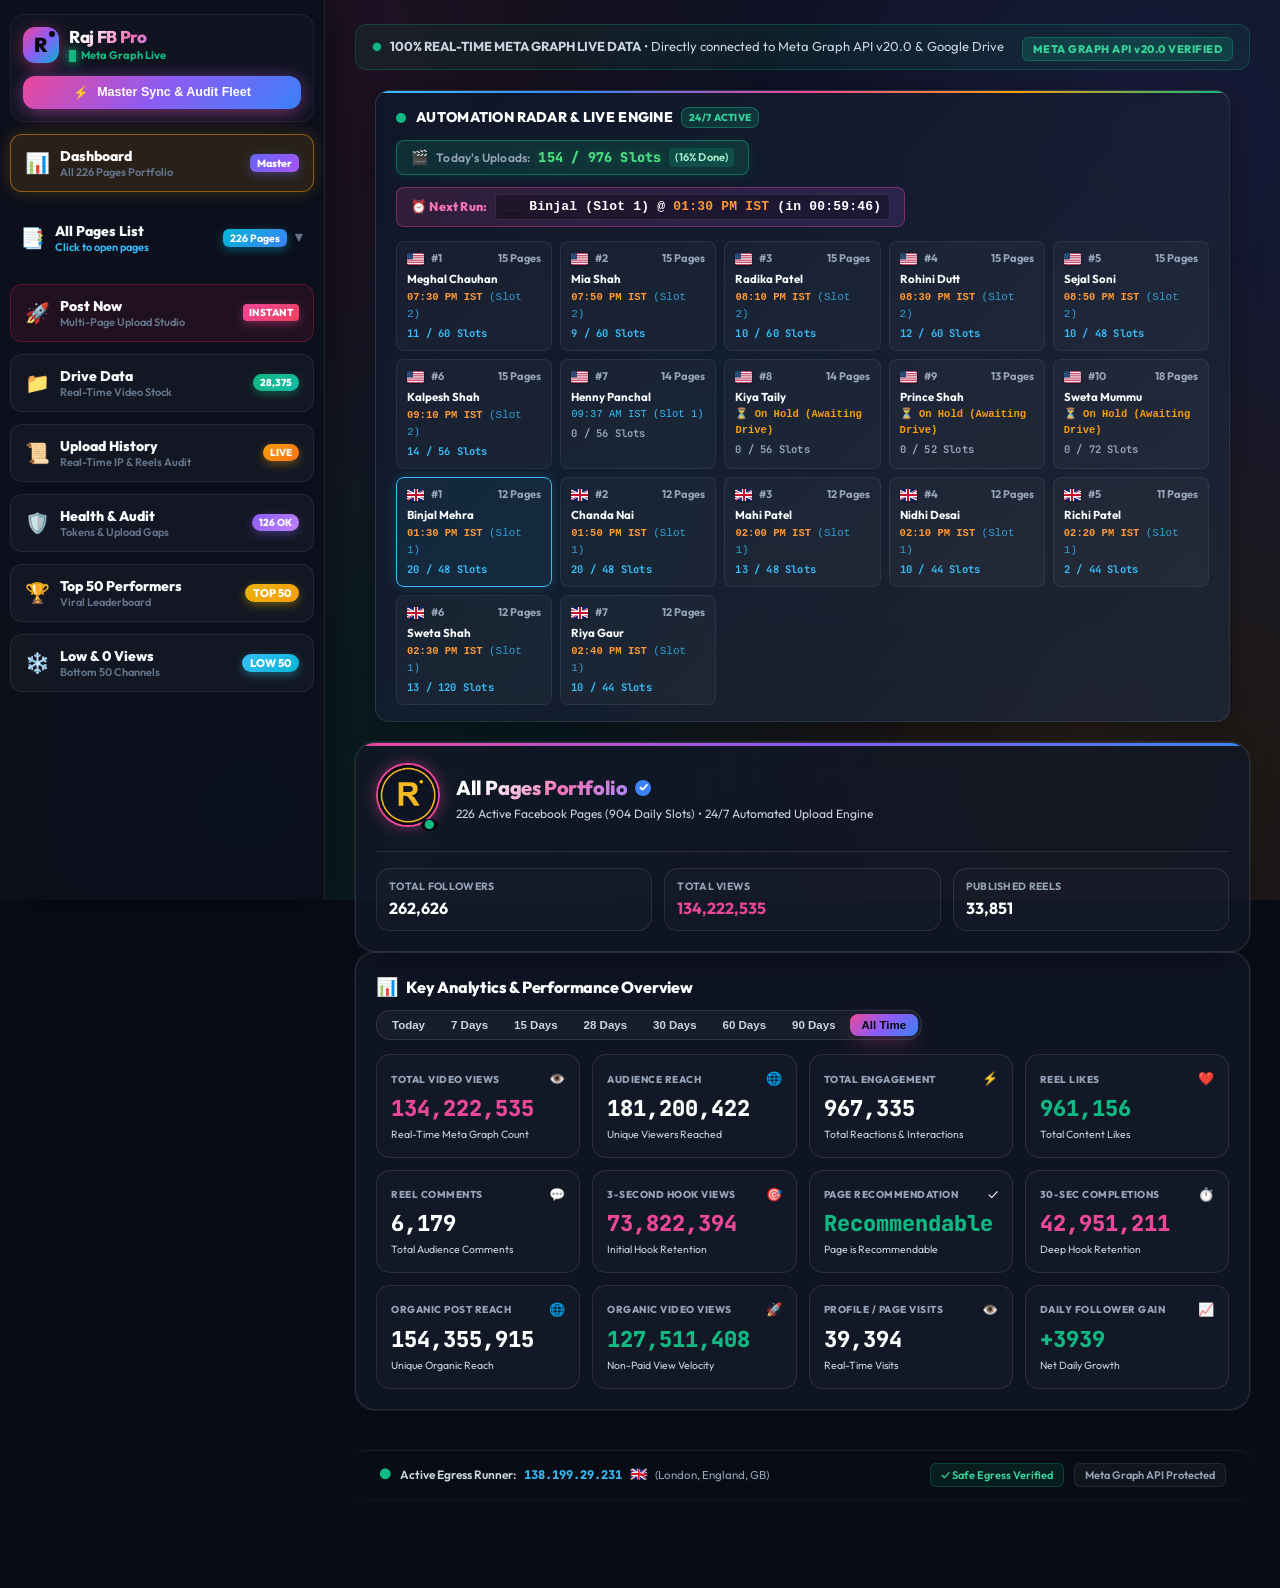
==== commit 5e9bb315: "feat: add Prince Shah (13 pages) & Sweta Mummu (18 pages) to Fleet (226 Pages, 904 Daily Slots) on h" ====
--- a/docs/index.html
+++ b/docs/index.html
@@ -122,12 +122,12 @@
 
       <!-- BOX 1: MASTER DASHBOARD -->
       <div class="drawer-nav-card">
-        <button type="button" class="drawer-nav-tile" id="btnDrawerDashboard" onclick="mobileSwitchView('dashboard')" title="Master Dashboard (All 195 Pages Portfolio)">
+        <button type="button" class="drawer-nav-tile" id="btnDrawerDashboard" onclick="mobileSwitchView('dashboard')" title="Master Dashboard (All 226 Pages Portfolio)">
           <div class="tile-content-left">
             <span class="tile-icon">📊</span>
             <div class="tile-text">
               <span class="tile-title">Dashboard</span>
-              <span class="tile-sub">All 195 Pages Portfolio</span>
+              <span class="tile-sub">All 226 Pages Portfolio</span>
             </div>
           </div>
           <span class="tile-badge-gold">Master</span>
@@ -141,11 +141,11 @@
             <span class="tile-icon">📑</span>
             <div class="tile-text">
               <span class="tile-title">All Pages List</span>
-              <span class="tile-sub" id="drawerActivePageSub">195 Facebook Pages</span>
+              <span class="tile-sub" id="drawerActivePageSub">226 Facebook Pages</span>
             </div>
           </div>
           <div class="tile-content-right">
-            <span class="pages-count-pill" id="sidebarPagesCountBadge">195 Pages</span>
+            <span class="pages-count-pill" id="sidebarPagesCountBadge">226 Pages</span>
             <span class="drawer-shutter-arrow" id="drawerPagesShutterArrow">▼</span>
           </div>
         </button>
@@ -154,7 +154,7 @@
         <div class="drawer-pages-shutter-body" id="drawerPagesShutterBody" style="display: none;">
           <!-- Page Search Bar -->
           <div class="drawer-search-box">
-            <input type="search" id="sidebarPagesSearch" class="drawer-search-input" placeholder="🔍 Search across all 195 pages or ID..." onclick="event.stopPropagation()">
+            <input type="search" id="sidebarPagesSearch" class="drawer-search-input" placeholder="🔍 Search across all 226 pages or ID..." onclick="event.stopPropagation()">
           </div>
 
           <!-- The 10 Fleet Accordions List (Populated dynamically) -->
@@ -297,7 +297,7 @@
             <span class="tile-icon">📊</span>
             <div class="tile-text">
               <span class="tile-title">Dashboard</span>
-              <span class="tile-sub">All 195 Pages Portfolio</span>
+              <span class="tile-sub">All 226 Pages Portfolio</span>
             </div>
           </div>
           <span class="tile-badge-gold">Master</span>
@@ -315,7 +315,7 @@
             </div>
           </div>
           <div class="pages-header-right">
-            <span class="pages-count-pill" id="sidePagesCountBadge">195 Pages</span>
+            <span class="pages-count-pill" id="sidePagesCountBadge">226 Pages</span>
             <span class="pages-toggle-arrow" id="sidePagesToggleArrow">▼</span>
           </div>
         </button>
@@ -323,7 +323,7 @@
         <!-- Shutter Body (Closed by default - Shutter Band) -->
         <div class="sidebar-pages-body" id="sidePagesShutterBody">
           <div class="sidebar-pages-search-row">
-            <input type="text" id="sidePagesSearchInput" class="side-pages-search-input" placeholder="🔍 Search across all 195 pages..." onclick="event.stopPropagation()">
+            <input type="text" id="sidePagesSearchInput" class="side-pages-search-input" placeholder="🔍 Search across all 226 pages..." onclick="event.stopPropagation()">
           </div>
 
           <div class="sidebar-pages-scroll-list" id="sidebarPagesScrollList">
@@ -616,7 +616,7 @@
           </div>
           <div class="strip-stat">
             <span class="stat-label">Configured Folders</span>
-            <span class="stat-num green-text">195 / 195 Ready</span>
+            <span class="stat-num green-text">226 / 226 Ready</span>
           </div>
         </div>
       </section>
@@ -945,10 +945,10 @@
             <span class="tp-heading-icon" id="tpMainHeaderIcon">🏆</span>
             <div>
               <h2 class="tp-heading-title" id="tpMainHeaderTitle">Top 50 Performers</h2>
-              <p class="tp-subtitle" id="tpMainHeaderSubtitle">Live Viral Leaderboard & Channel Rankings across all 195 Facebook Pages</p>
-            </div>
-          </div>
-          <span class="tp-heading-badge" id="tpLeaderboardBadge">195 Pages Monitored</span>
+              <p class="tp-subtitle" id="tpMainHeaderSubtitle">Live Viral Leaderboard & Channel Rankings across all 226 Facebook Pages</p>
+            </div>
+          </div>
+          <span class="tp-heading-badge" id="tpLeaderboardBadge">226 Pages Monitored</span>
         </div>
 
         <!-- Executive KPI Grid (Swapped dynamically based on Mode) -->
@@ -1072,7 +1072,7 @@
             <div class="radar-today-uploads-badge" id="radarTodayUploadsBadge" title="Total Facebook Reels uploaded today across all 195 configured pages">
               <span class="radar-upload-icon">🎬</span>
               <span class="radar-upload-label">Today's Uploads:</span>
-              <span class="radar-upload-count" id="radarTodayUploadsCount">0 / 780 Slots</span>
+              <span class="radar-upload-count" id="radarTodayUploadsCount">0 / 904 Slots</span>
               <span class="radar-upload-pct" id="radarTodayUploadsPct">(0% Done)</span>
             </div>
 
@@ -1138,6 +1138,20 @@
             <div class="radar-card-slots" id="radarSlots_a8" style="color:#64748b;">Paused (0 / 56 Slots)</div>
           </div>
 
+          <div class="radar-timeline-card" id="radarCard_a9">
+            <div class="radar-card-top"><span><img src="icons/us.png" alt="US" class="app-flag-icon"> #9</span><span>13 Pages</span></div>
+            <div class="radar-card-name">Prince Shah</div>
+            <div class="radar-card-time" style="color:#f59e0b;font-weight:600;">⏳ On Hold (Awaiting Drive)</div>
+            <div class="radar-card-slots" id="radarSlots_a9" style="color:#64748b;">Paused (0 / 52 Slots)</div>
+          </div>
+
+          <div class="radar-timeline-card" id="radarCard_a10">
+            <div class="radar-card-top"><span><img src="icons/us.png" alt="US" class="app-flag-icon"> #10</span><span>18 Pages</span></div>
+            <div class="radar-card-name">Sweta Mummu</div>
+            <div class="radar-card-time" style="color:#f59e0b;font-weight:600;">⏳ On Hold (Awaiting Drive)</div>
+            <div class="radar-card-slots" id="radarSlots_a10" style="color:#64748b;">Paused (0 / 72 Slots)</div>
+          </div>
+
           <div class="radar-timeline-card" id="radarCard_uk1">
             <div class="radar-card-top"><span><img src="icons/gb.png" alt="UK" class="app-flag-icon"> #1</span><span>12 Pages</span></div>
             <div class="radar-card-name">Binjal Mehra</div>
@@ -1197,7 +1211,7 @@
             <h2 id="heroPageName" class="hero-title">All Pages Portfolio</h2>
             <span class="verified-icon">✓</span>
           </div>
-          <div id="heroPageSub" class="hero-meta">195 Active Facebook Pages (780 Daily Slots) • 24/7 Automated Upload Engine</div>
+          <div id="heroPageSub" class="hero-meta">226 Active Facebook Pages (904 Daily Slots) • 24/7 Automated Upload Engine</div>
         </div>
       </div>
 
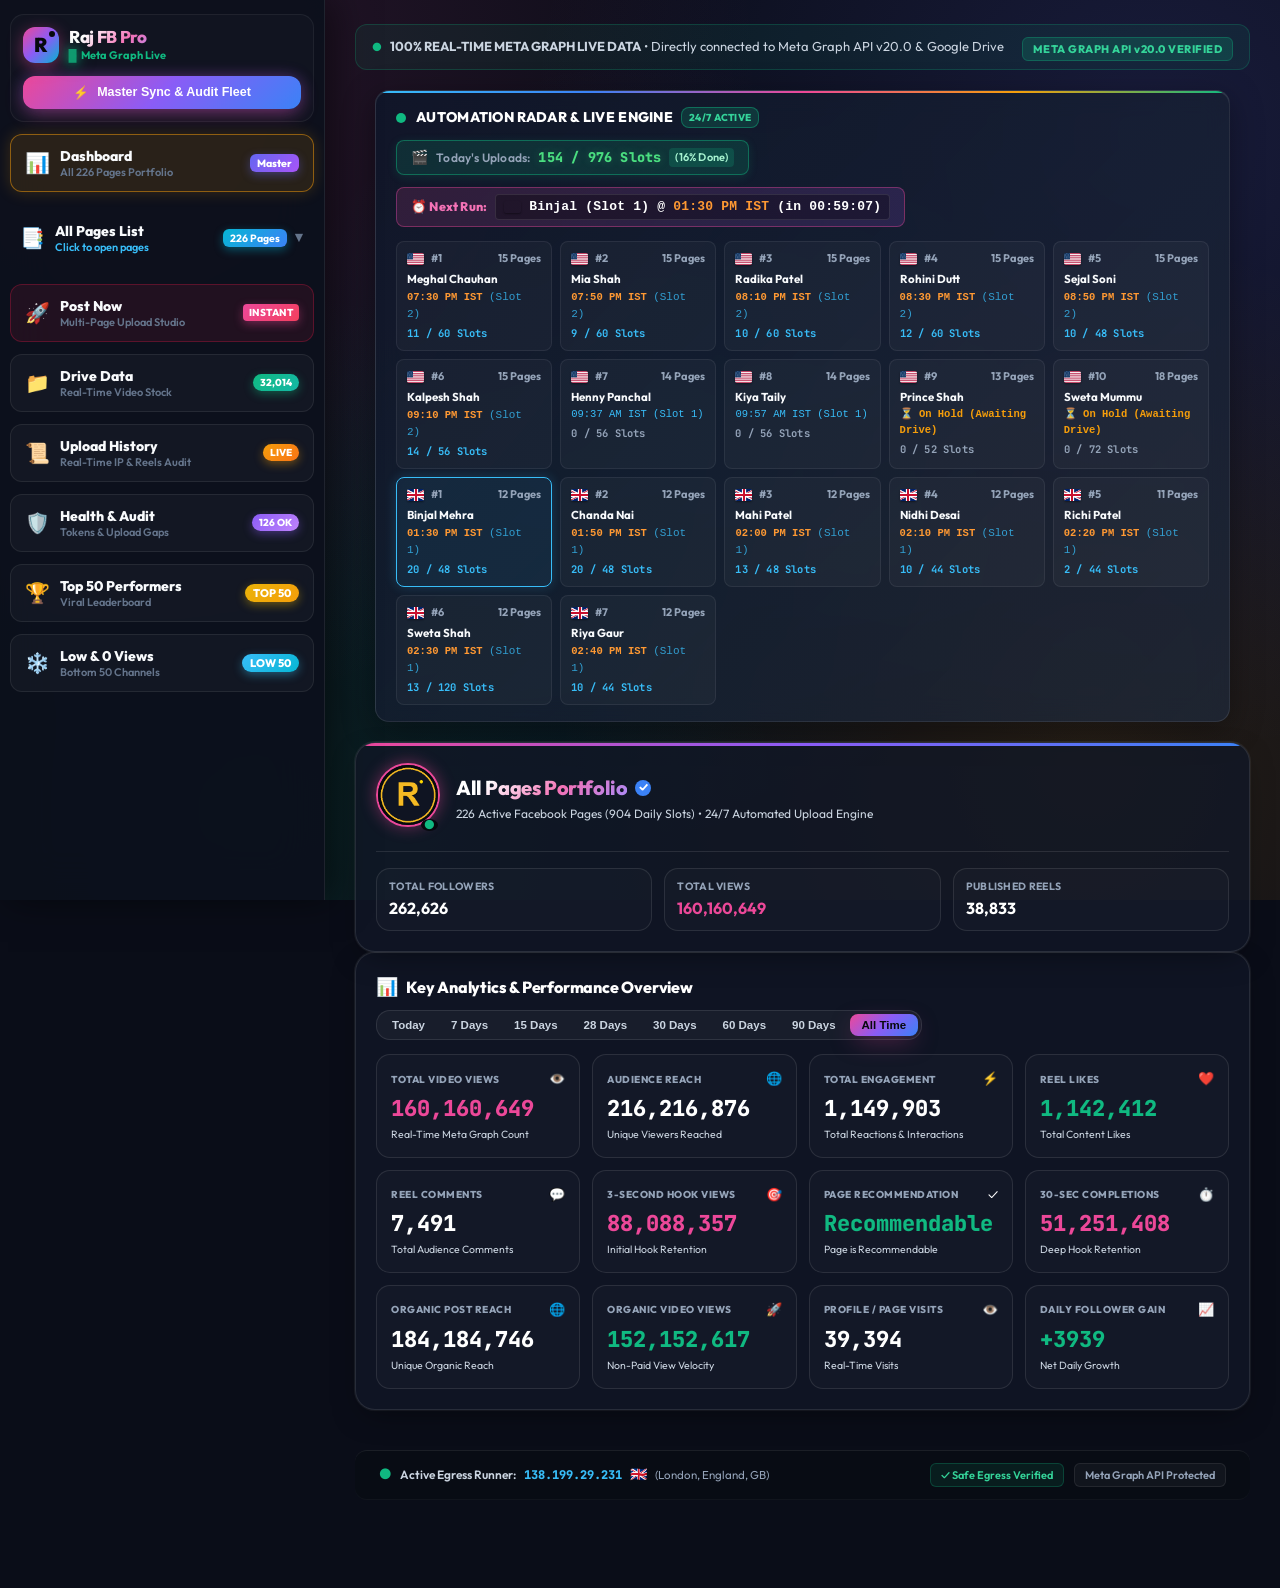
==== commit a69d97d8: "feat: activate Kiya Taily (14 pages, 3639 stock) & fix WireGuard LF pipeline" ====
--- a/docs/index.html
+++ b/docs/index.html
@@ -1134,8 +1134,8 @@
           <div class="radar-timeline-card" id="radarCard_a8">
             <div class="radar-card-top"><span><img src="icons/us.png" alt="US" class="app-flag-icon"> #8</span><span>14 Pages</span></div>
             <div class="radar-card-name">Kiya Taily</div>
-            <div class="radar-card-time" style="color:#f59e0b;font-weight:600;">⏳ On Hold (Awaiting Drive)</div>
-            <div class="radar-card-slots" id="radarSlots_a8" style="color:#64748b;">Paused (0 / 56 Slots)</div>
+            <div class="radar-card-time">09:57 AM IST (Slot 1)</div>
+            <div class="radar-card-slots" id="radarSlots_a8">0 / 56 Slots</div>
           </div>
 
           <div class="radar-timeline-card" id="radarCard_a9">
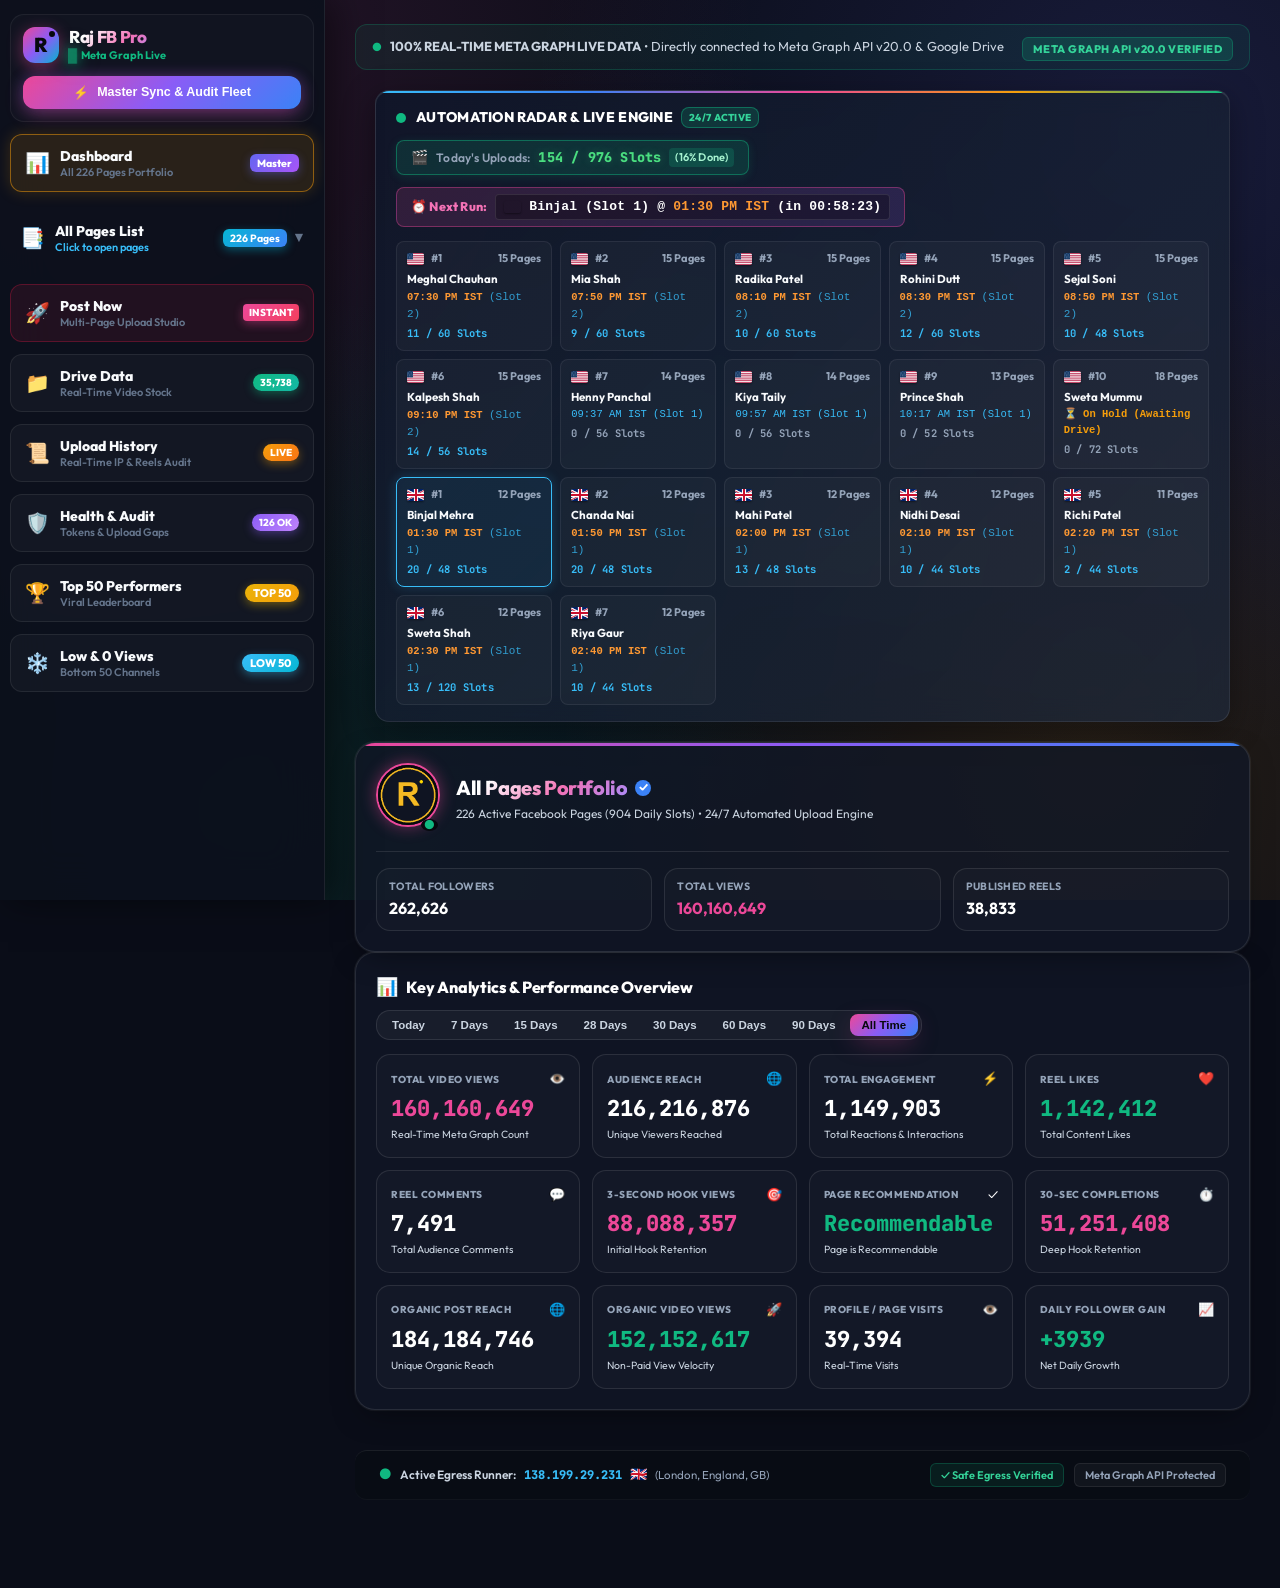
==== commit 1027e2c2: "fix: activate Prince Shah in automation radar grid and gold_app.js" ====
--- a/docs/index.html
+++ b/docs/index.html
@@ -1141,8 +1141,8 @@
           <div class="radar-timeline-card" id="radarCard_a9">
             <div class="radar-card-top"><span><img src="icons/us.png" alt="US" class="app-flag-icon"> #9</span><span>13 Pages</span></div>
             <div class="radar-card-name">Prince Shah</div>
-            <div class="radar-card-time" style="color:#f59e0b;font-weight:600;">⏳ On Hold (Awaiting Drive)</div>
-            <div class="radar-card-slots" id="radarSlots_a9" style="color:#64748b;">Paused (0 / 52 Slots)</div>
+            <div class="radar-card-time">10:17 AM IST (Slot 1)</div>
+            <div class="radar-card-slots" id="radarSlots_a9">0 / 52 Slots</div>
           </div>
 
           <div class="radar-timeline-card" id="radarCard_a10">
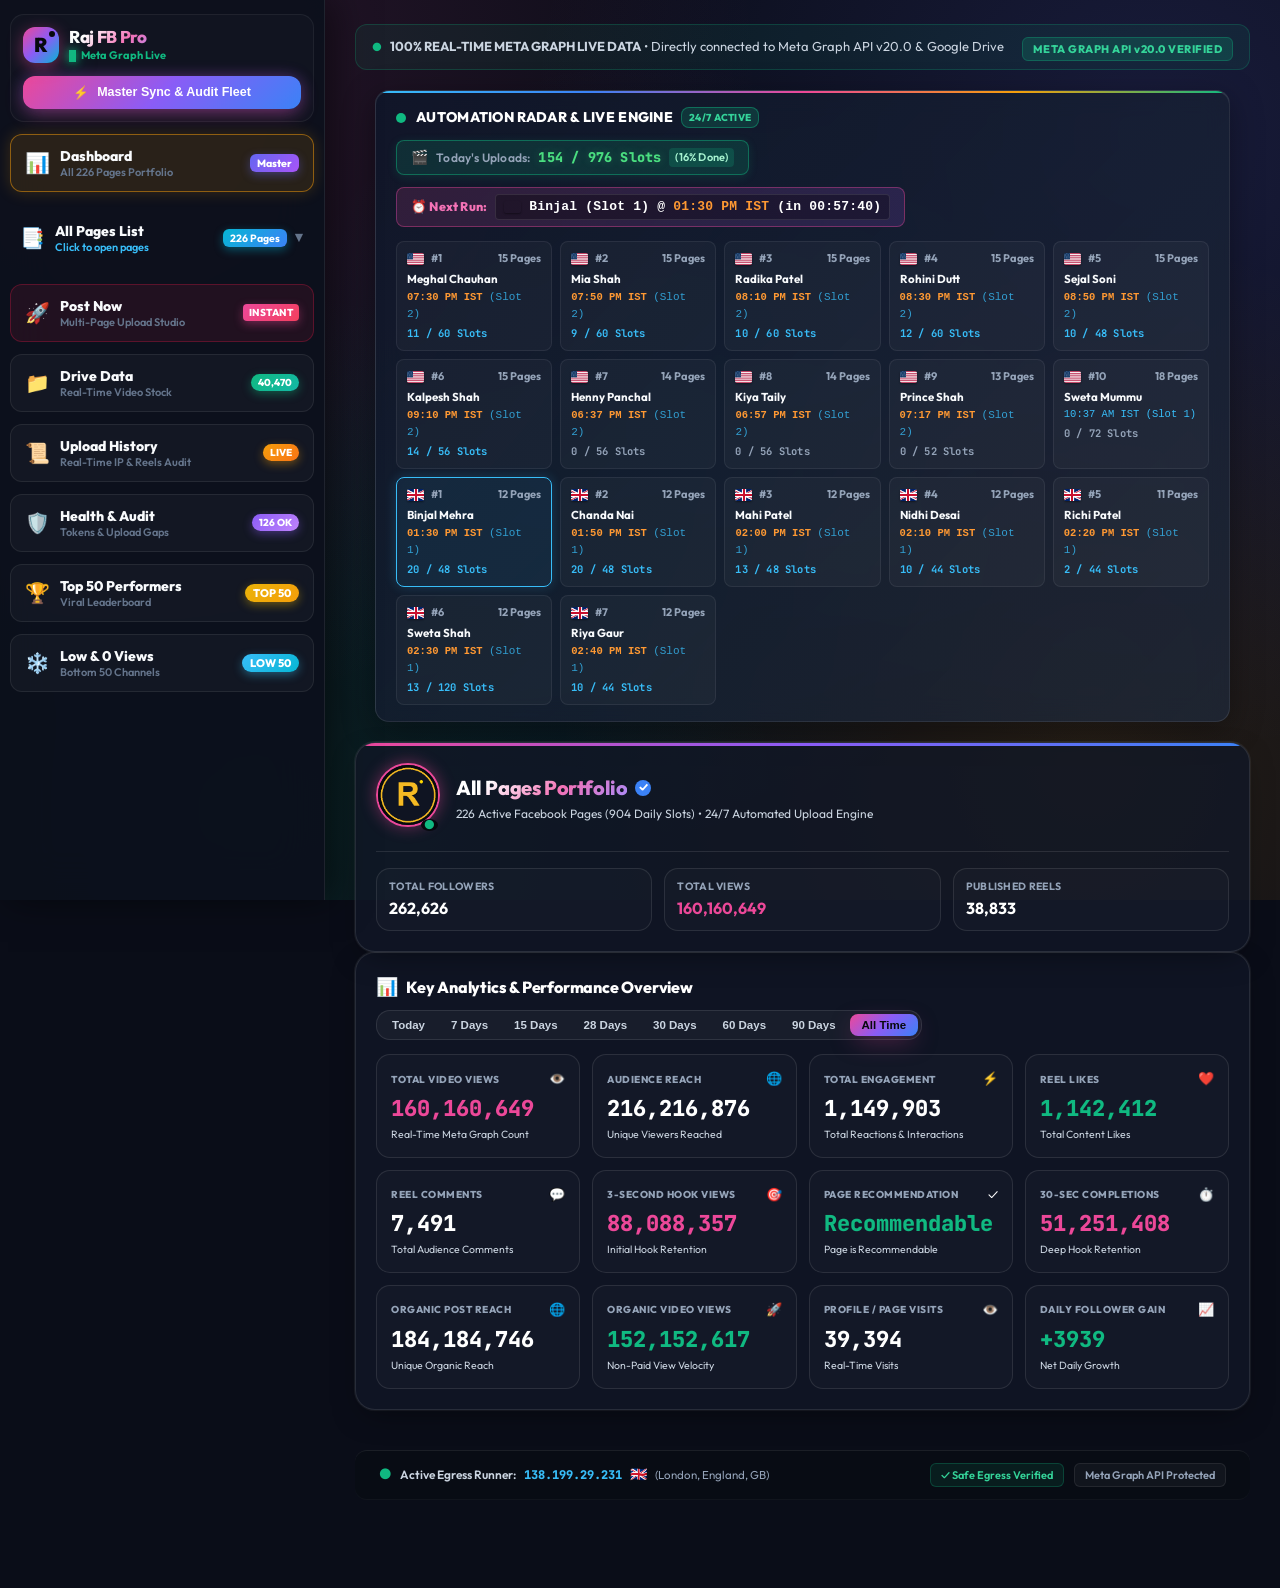
==== commit 9d738a30: "feat: activate Sweta Mummu in radar timeline card on dashboard" ====
--- a/docs/index.html
+++ b/docs/index.html
@@ -1148,8 +1148,8 @@
           <div class="radar-timeline-card" id="radarCard_a10">
             <div class="radar-card-top"><span><img src="icons/us.png" alt="US" class="app-flag-icon"> #10</span><span>18 Pages</span></div>
             <div class="radar-card-name">Sweta Mummu</div>
-            <div class="radar-card-time" style="color:#f59e0b;font-weight:600;">⏳ On Hold (Awaiting Drive)</div>
-            <div class="radar-card-slots" id="radarSlots_a10" style="color:#64748b;">Paused (0 / 72 Slots)</div>
+            <div class="radar-card-time">10:37 AM IST (Slot 1)</div>
+            <div class="radar-card-slots" id="radarSlots_a10">0 / 72 Slots</div>
           </div>
 
           <div class="radar-timeline-card" id="radarCard_uk1">
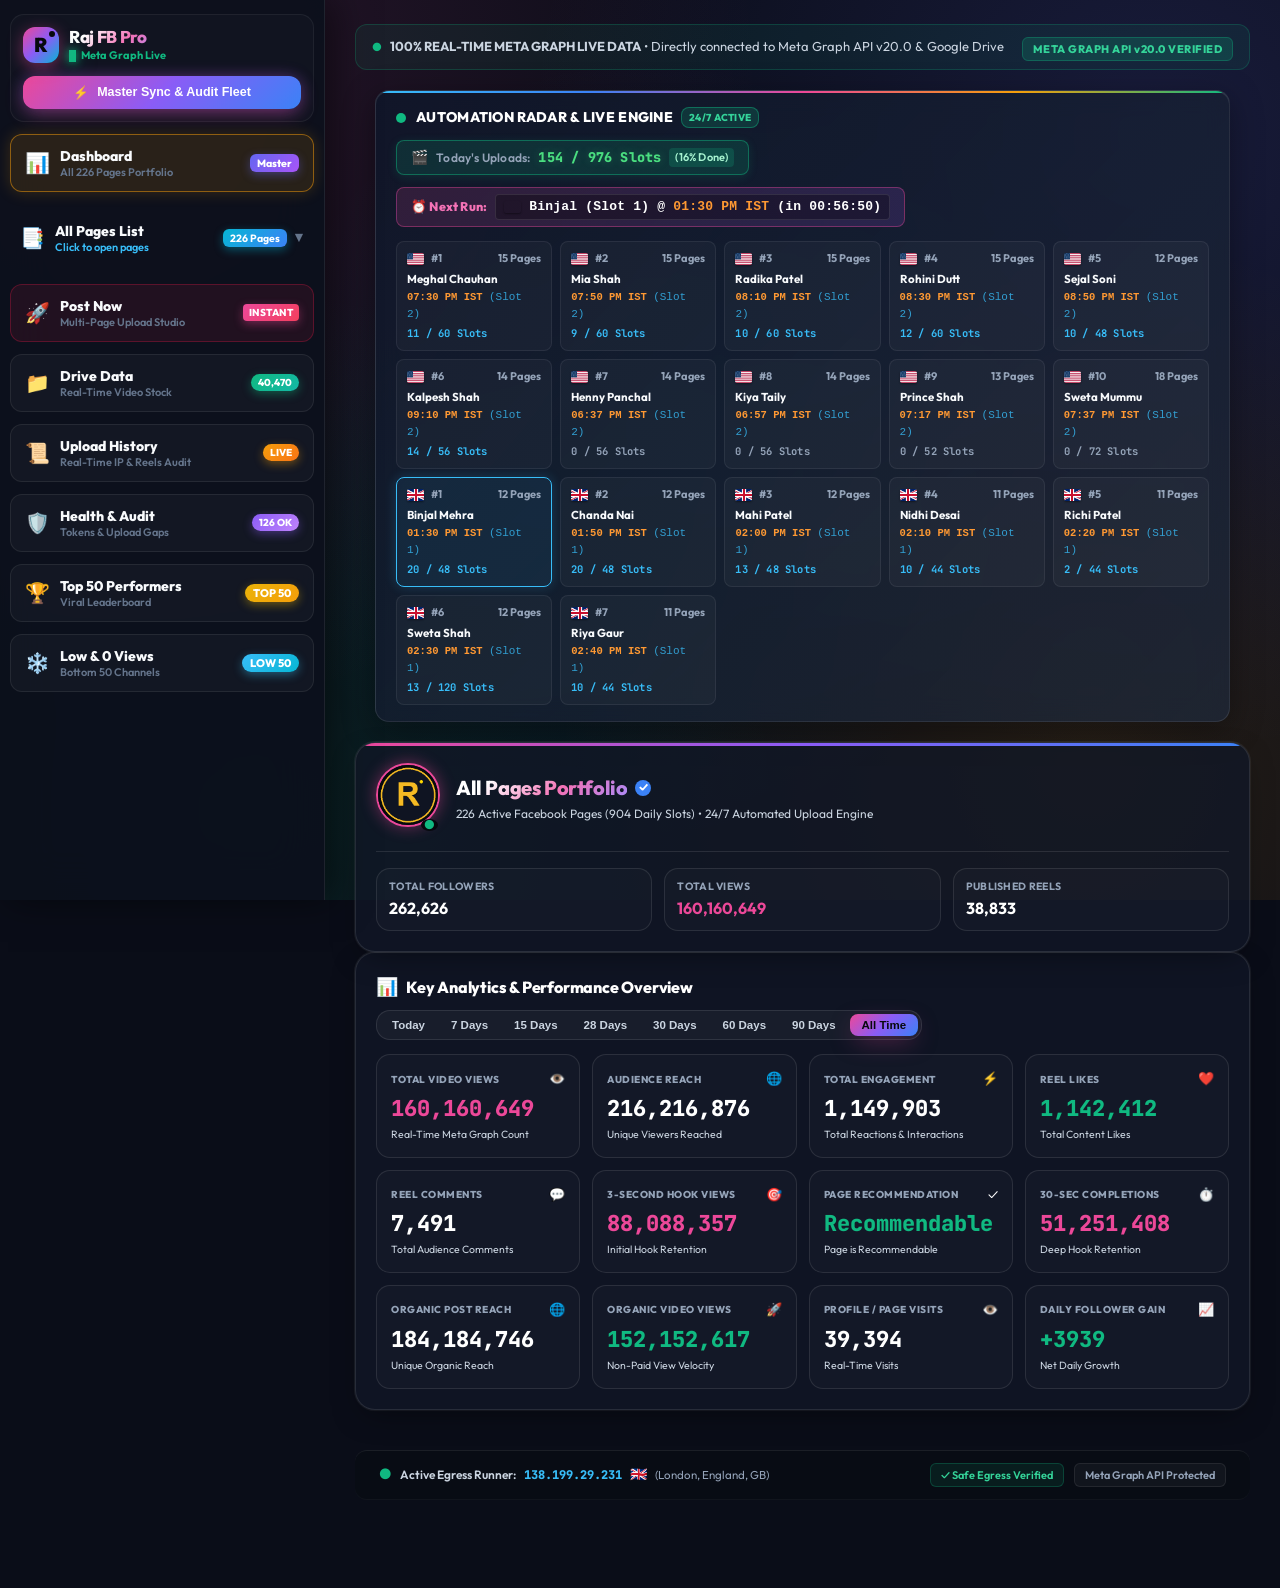
==== commit 8d96e3f8: "fix: correct card page count badges to match exact fleet pages (226 total)" ====
--- a/docs/index.html
+++ b/docs/index.html
@@ -1111,14 +1111,14 @@
           </div>
 
           <div class="radar-timeline-card" id="radarCard_a5">
-            <div class="radar-card-top"><span><img src="icons/us.png" alt="US" class="app-flag-icon"> #5</span><span>15 Pages</span></div>
+            <div class="radar-card-top"><span><img src="icons/us.png" alt="US" class="app-flag-icon"> #5</span><span>12 Pages</span></div>
             <div class="radar-card-name">Sejal Soni</div>
             <div class="radar-card-time">05:50 AM IST (Slot 4)</div>
             <div class="radar-card-slots" id="radarSlots_a5">0 / 60 Slots</div>
           </div>
 
           <div class="radar-timeline-card" id="radarCard_a6">
-            <div class="radar-card-top"><span><img src="icons/us.png" alt="US" class="app-flag-icon"> #6</span><span>15 Pages</span></div>
+            <div class="radar-card-top"><span><img src="icons/us.png" alt="US" class="app-flag-icon"> #6</span><span>14 Pages</span></div>
             <div class="radar-card-name">Kalpesh Shah</div>
             <div class="radar-card-time">09:10 AM IST (Slot 1)</div>
             <div class="radar-card-slots" id="radarSlots_a6">0 / 60 Slots</div>
@@ -1171,7 +1171,7 @@
             <div class="radar-card-slots" id="radarSlots_uk3">0 / 48 Slots</div>
           </div>
           <div class="radar-timeline-card" id="radarCard_uk4">
-            <div class="radar-card-top"><span><img src="icons/gb.png" alt="UK" class="app-flag-icon"> #4</span><span>12 Pages</span></div>
+            <div class="radar-card-top"><span><img src="icons/gb.png" alt="UK" class="app-flag-icon"> #4</span><span>11 Pages</span></div>
             <div class="radar-card-name">Nidhi Desai</div>
             <div class="radar-card-time">02:40 AM IST (Slot 4)</div>
             <div class="radar-card-slots" id="radarSlots_uk4">0 / 48 Slots</div>
@@ -1189,7 +1189,7 @@
             <div class="radar-card-slots" id="radarSlots_uk6">0 / 48 Slots</div>
           </div>
           <div class="radar-timeline-card" id="radarCard_uk7">
-            <div class="radar-card-top"><span><img src="icons/gb.png" alt="UK" class="app-flag-icon"> #7</span><span>12 Pages</span></div>
+            <div class="radar-card-top"><span><img src="icons/gb.png" alt="UK" class="app-flag-icon"> #7</span><span>11 Pages</span></div>
             <div class="radar-card-name">Riya Gaur</div>
             <div class="radar-card-time">03:10 AM IST (Slot 4)</div>
             <div class="radar-card-slots" id="radarSlots_uk7">0 / 48 Slots</div>
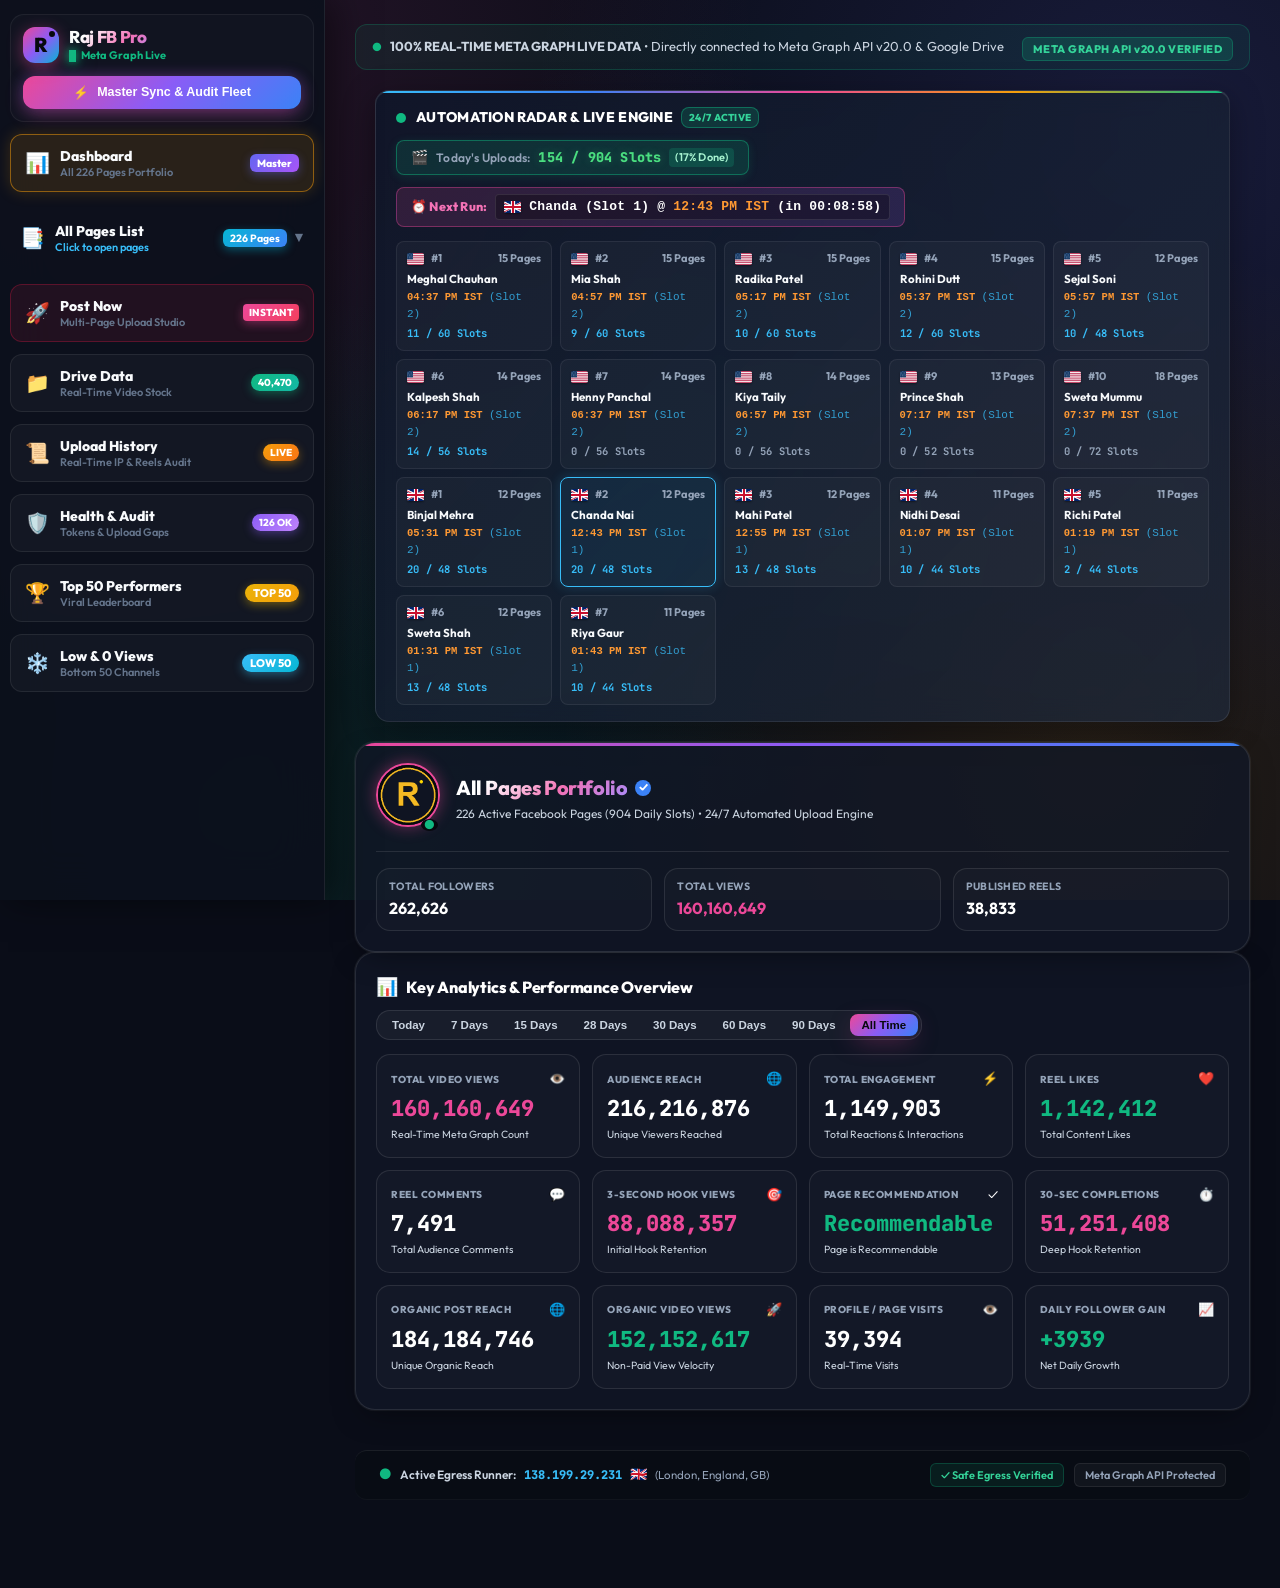
==== commit 9ac83446: "fix(upload-history): remove 500 limit, enable full fleet upload archive (11,592 reels), fix runner r" ====
--- a/docs/index.html
+++ b/docs/index.html
@@ -759,10 +759,10 @@
               <span id="historyRefreshText">Refresh Live</span>
             </button>
             <div class="timeframe-toggle-wrapper" id="historyCountryFilters">
-              <button type="button" class="timeframe-pill active" data-filter="all" id="btnHistoryFilterAll">All (<span id="historyTotalCountBadge">443</span>)</button>
-              <button type="button" class="timeframe-pill" data-filter="us" id="btnHistoryFilterUS"><img src="icons/us.png" alt="US" class="app-flag-icon"> (30)</button>
-              <button type="button" class="timeframe-pill" data-filter="uk" id="btnHistoryFilterUK"><img src="icons/gb.png" alt="UK" class="app-flag-icon"> (71)</button>
-              <button type="button" class="timeframe-pill" data-filter="today" id="btnHistoryFilterToday">⚡ Today</button>
+              <button type="button" class="timeframe-pill active" data-filter="all" id="btnHistoryFilterAll">All (<span id="historyTotalCountBadge">11,592</span>)</button>
+              <button type="button" class="timeframe-pill" data-filter="us" id="btnHistoryFilterUS"><img src="icons/us.png" alt="US" class="app-flag-icon"> USA (<span id="historyUSCountBadge">6,696</span>)</button>
+              <button type="button" class="timeframe-pill" data-filter="uk" id="btnHistoryFilterUK"><img src="icons/gb.png" alt="UK" class="app-flag-icon"> UK (<span id="historyUKCountBadge">4,896</span>)</button>
+              <button type="button" class="timeframe-pill" data-filter="today" id="btnHistoryFilterToday">⚡ Today (<span id="historyTodayCountBadge">0</span>)</button>
             </div>
           </div>
         </div>
@@ -806,9 +806,12 @@
         </div>
 
         <!-- Pagination / Load More -->
-        <div class="history-pagination-row" style="display: flex; justify-content: center; align-items: center; gap: 12px; margin-top: 16px;">
-          <button type="button" id="btnLoadMoreUploadHistory" class="btn-load-more" onclick="loadMoreUploadHistory()" style="background: rgba(234,179,8,0.15); border: 1px solid rgba(234,179,8,0.35); color: #facc15; padding: 8px 24px; border-radius: 8px; font-weight: 700; cursor: pointer;">
-            ⬇️ Load More Uploads (<span id="historyRemainingBadge">393 remaining</span>)
+        <div class="history-pagination-row" style="display: flex; justify-content: center; align-items: center; gap: 12px; margin-top: 16px; flex-wrap: wrap;">
+          <button type="button" id="btnLoadMoreUploadHistory" class="btn-load-more" onclick="loadMoreUploadHistory(100)" style="background: rgba(234,179,8,0.15); border: 1px solid rgba(234,179,8,0.35); color: #facc15; padding: 10px 24px; border-radius: 8px; font-weight: 700; cursor: pointer; display: inline-flex; align-items: center; gap: 8px;">
+            <span>⬇️ Load More Uploads</span> (<span id="historyRemainingBadge">0 remaining</span>)
+          </button>
+          <button type="button" id="btnLoadAllUploadHistory" class="btn-load-all" onclick="loadAllUploadHistory()" style="background: rgba(56,189,248,0.12); border: 1px solid rgba(56,189,248,0.3); color: #38bdf8; padding: 10px 20px; border-radius: 8px; font-weight: 700; cursor: pointer; display: inline-flex; align-items: center; gap: 8px;">
+            <span>⚡ View All Uploads (Entire Archive)</span>
           </button>
         </div>
       </section>
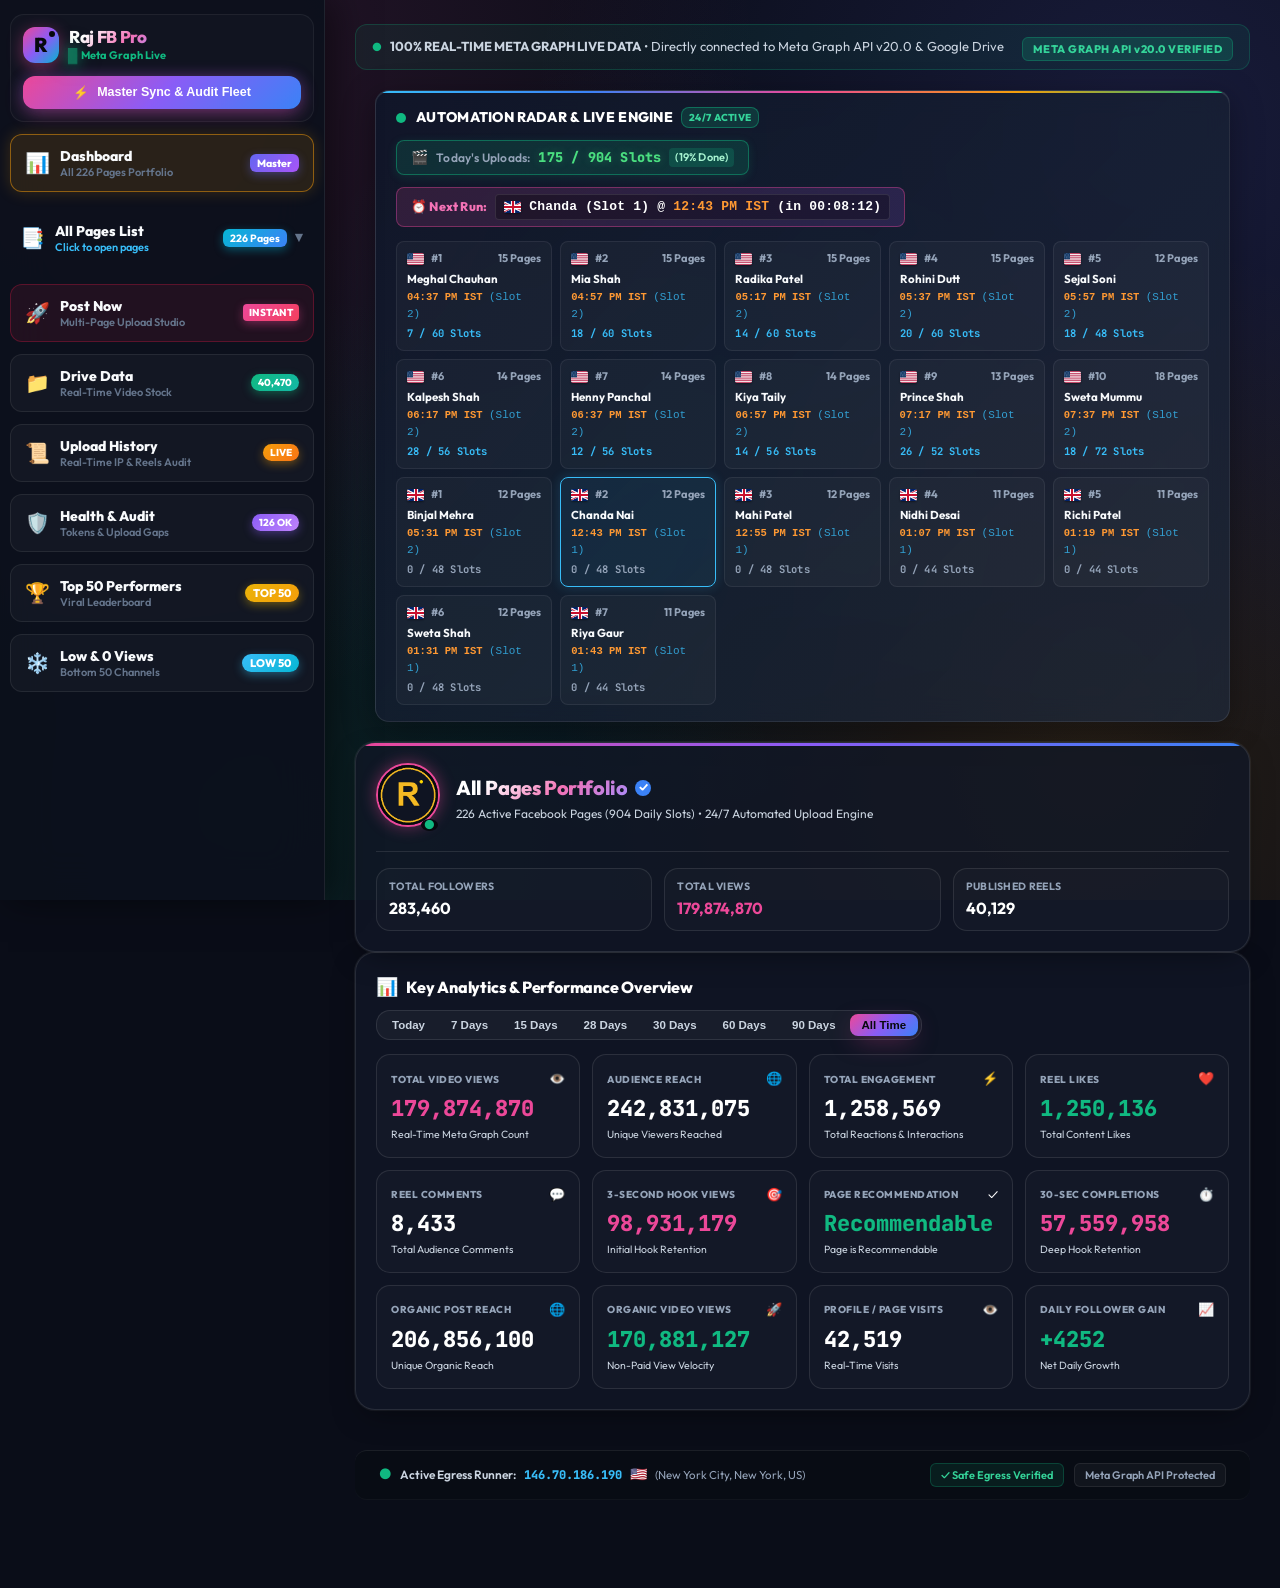
==== commit 30c57298: "feat(fleet): synchronize all 226 pages, configs USA 1-10 & UK 1-7, live upload engine and dashboard" ====
--- a/docs/index.html
+++ b/docs/index.html
@@ -18,7 +18,7 @@
   <link rel="preconnect" href="https://fonts.googleapis.com">
   <link rel="preconnect" href="https://fonts.gstatic.com" crossorigin>
   <link href="https://fonts.googleapis.com/css2?family=Outfit:wght@400;500;600;700;800;900&family=Plus+Jakarta+Sans:wght@400;500;600;700;800&family=JetBrains+Mono:wght@500;600;700&display=swap" rel="stylesheet">
-  <link rel="stylesheet" href="css/gold_dashboard.css?v=10.3.8">
+  <link rel="stylesheet" href="css/gold_dashboard.css?v=10.3.9">
   <script>
     function toggleSideHealthShutter(e) {
       if (e && e.stopPropagation) e.stopPropagation();
@@ -1499,7 +1499,7 @@
   </div>
 
   <!-- Scripts -->
-  <script src="js/gold_app.js?v=10.3.8"></script>
+  <script src="js/gold_app.js?v=10.3.9"></script>
 
 </body>
 </html>
